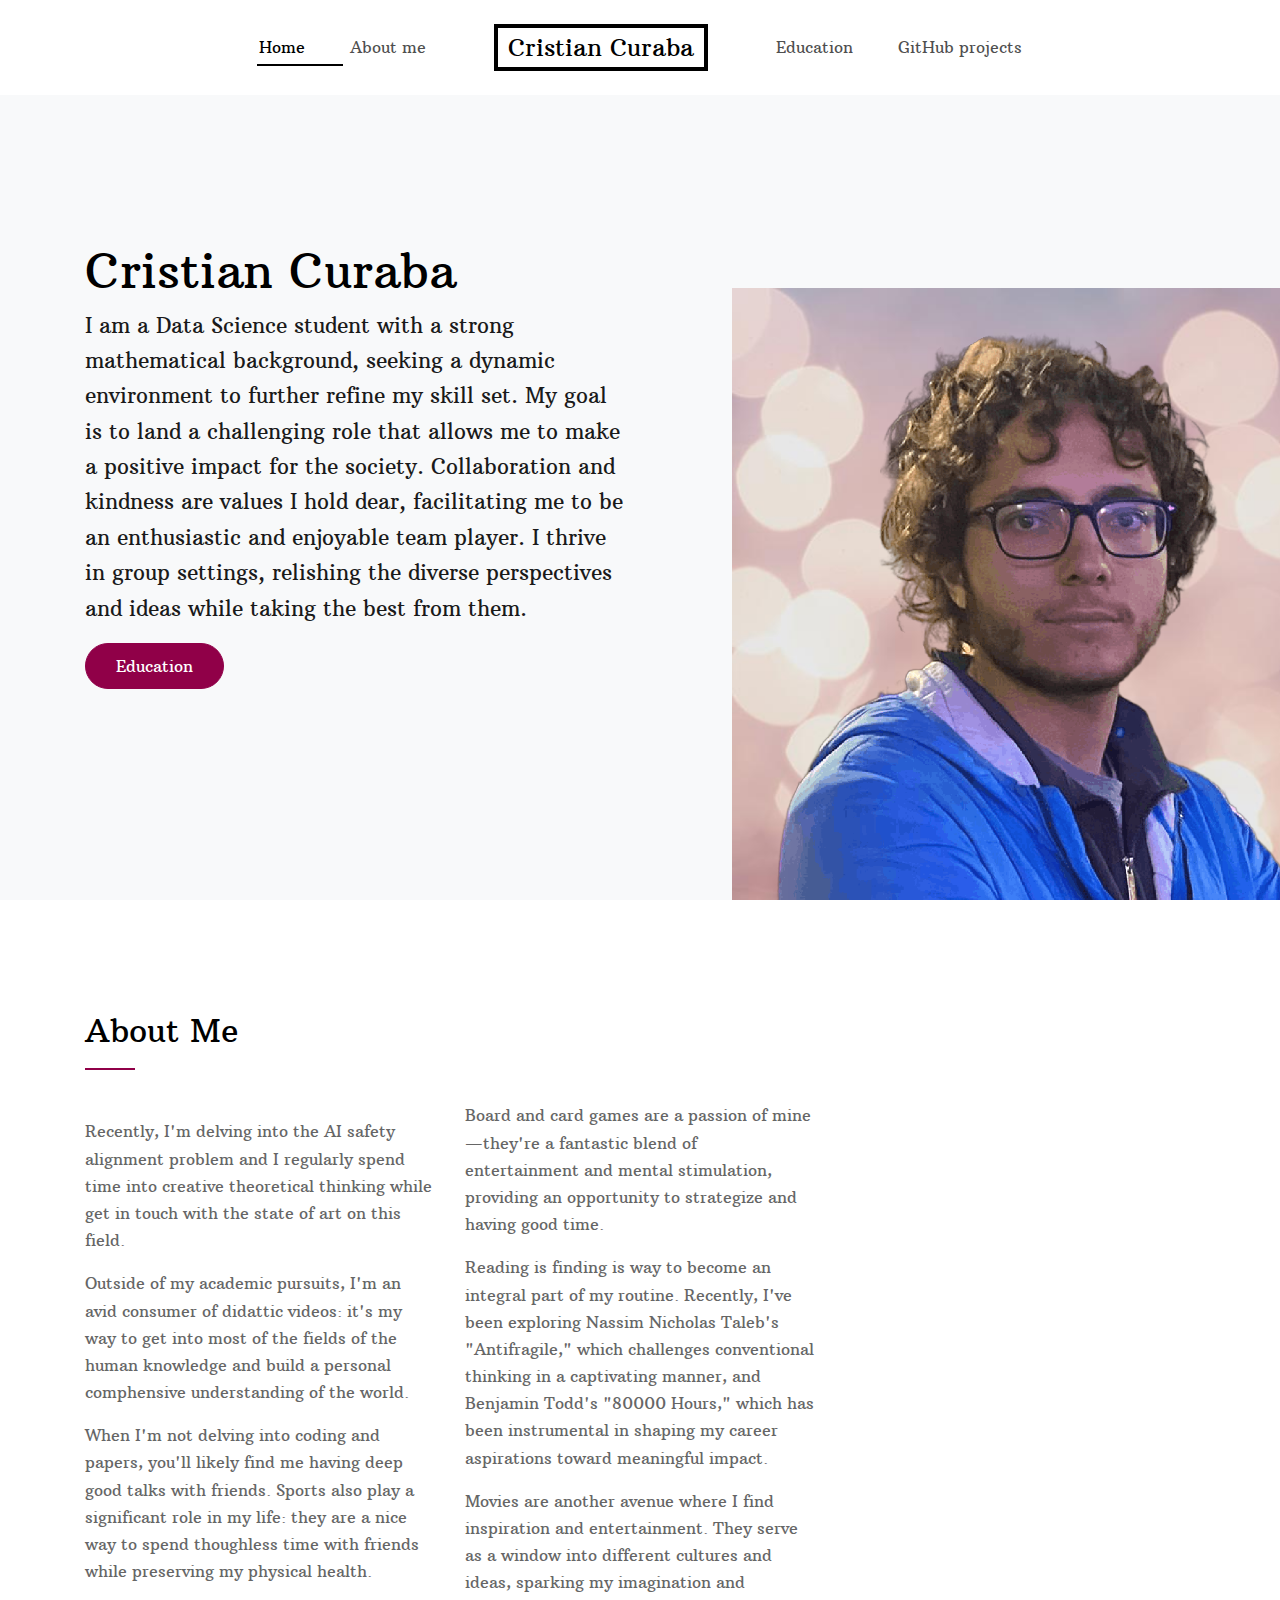
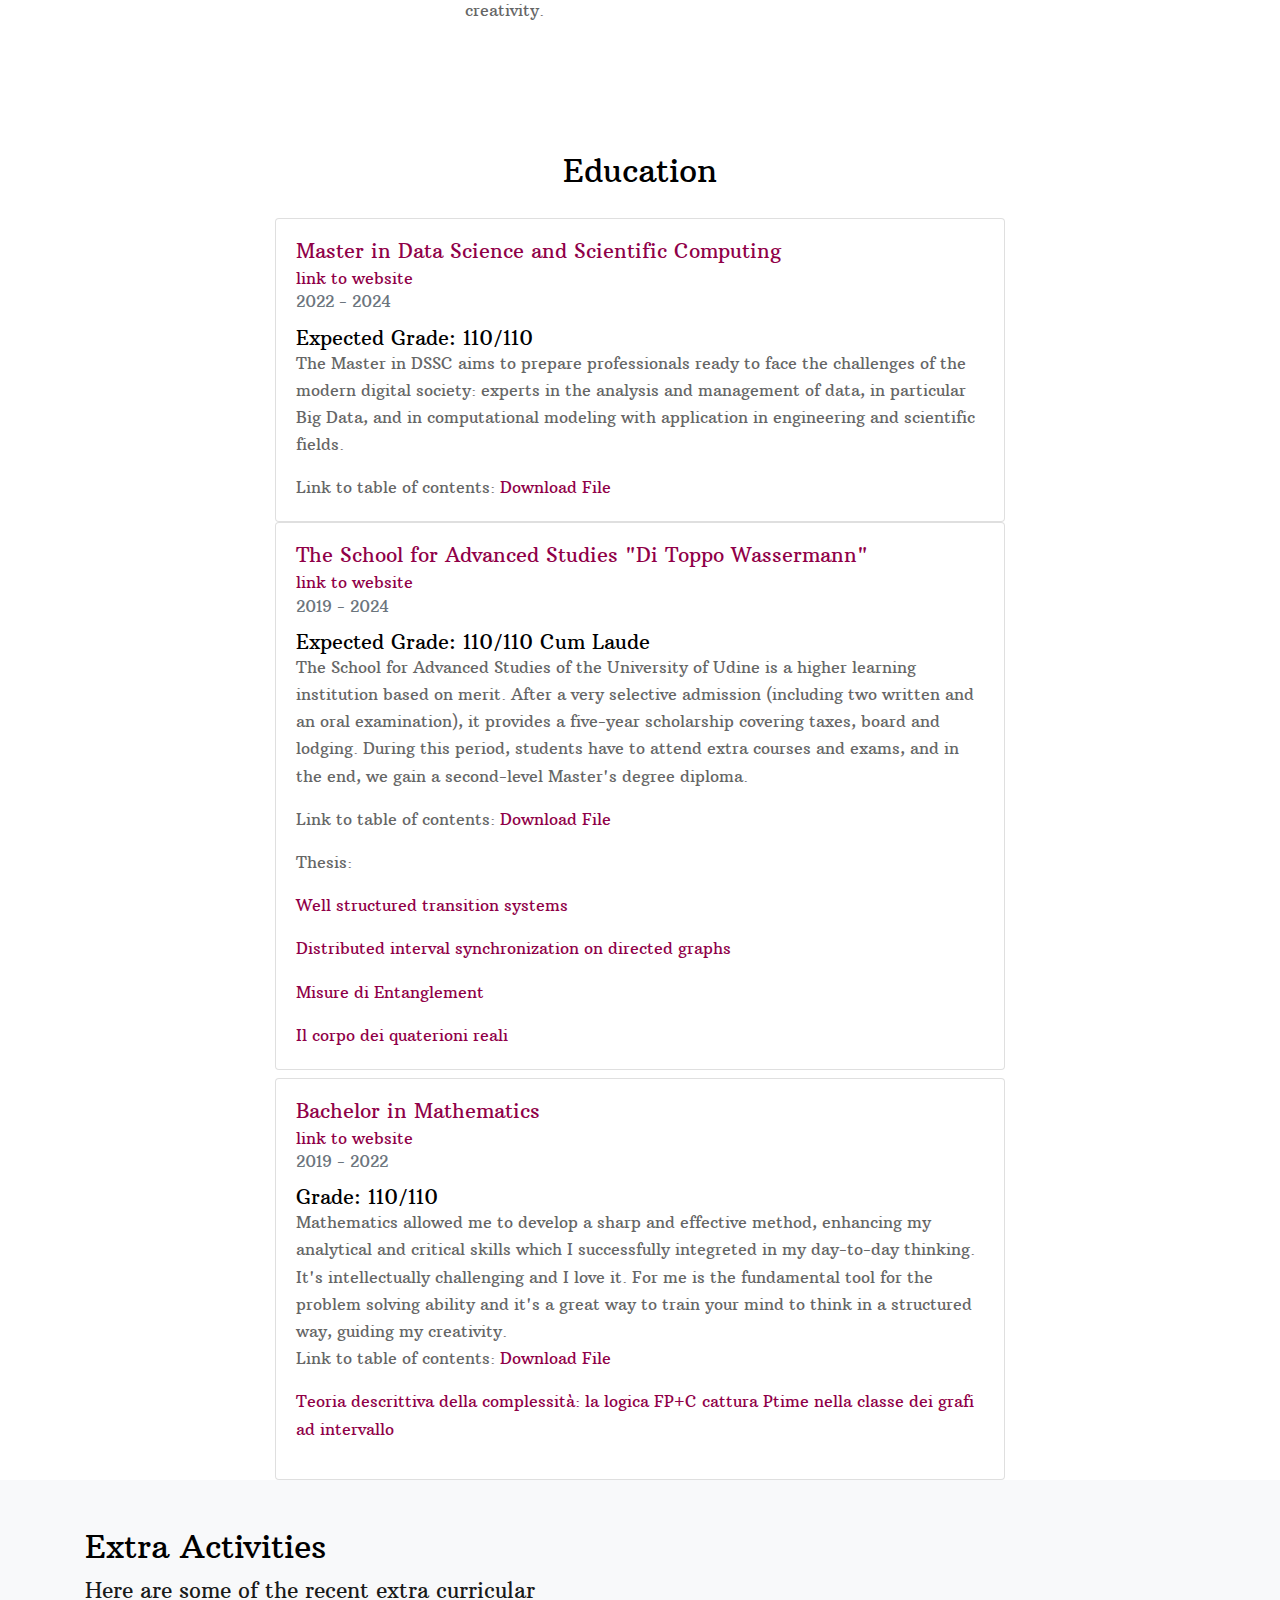
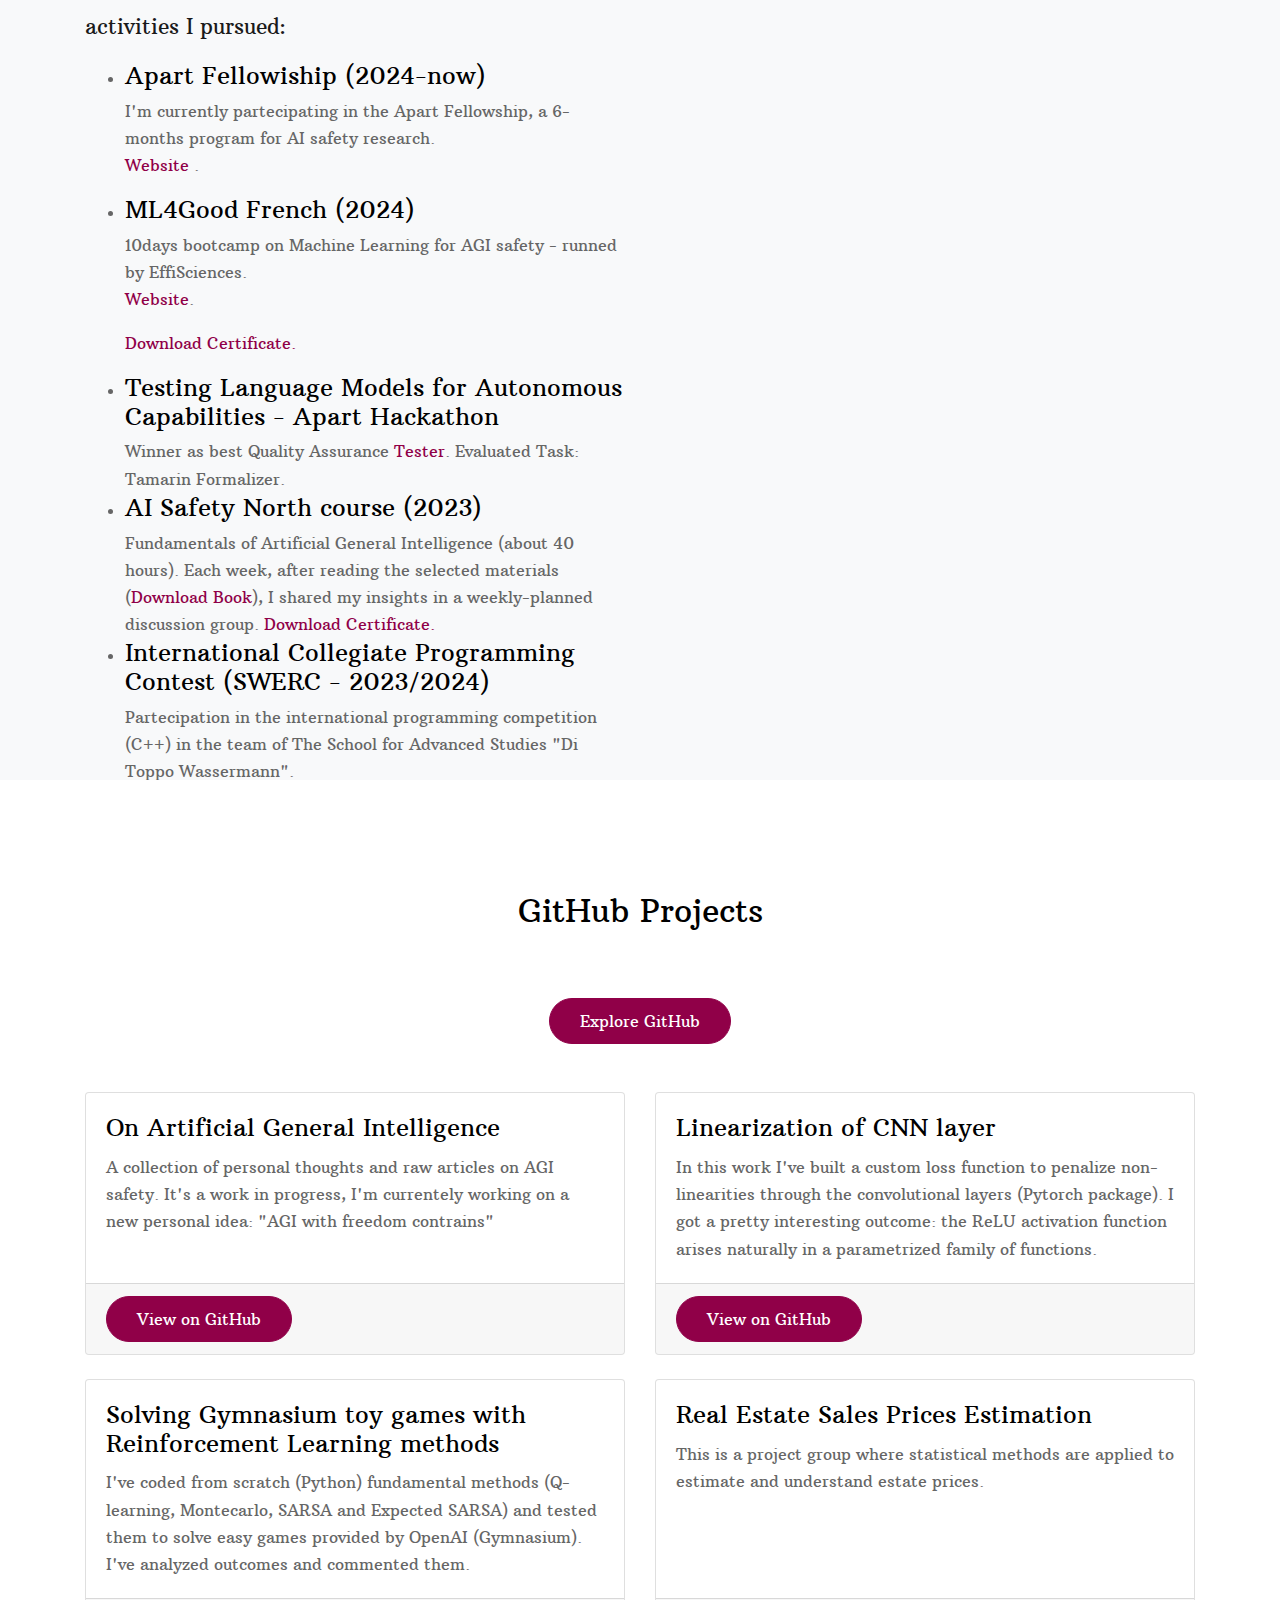
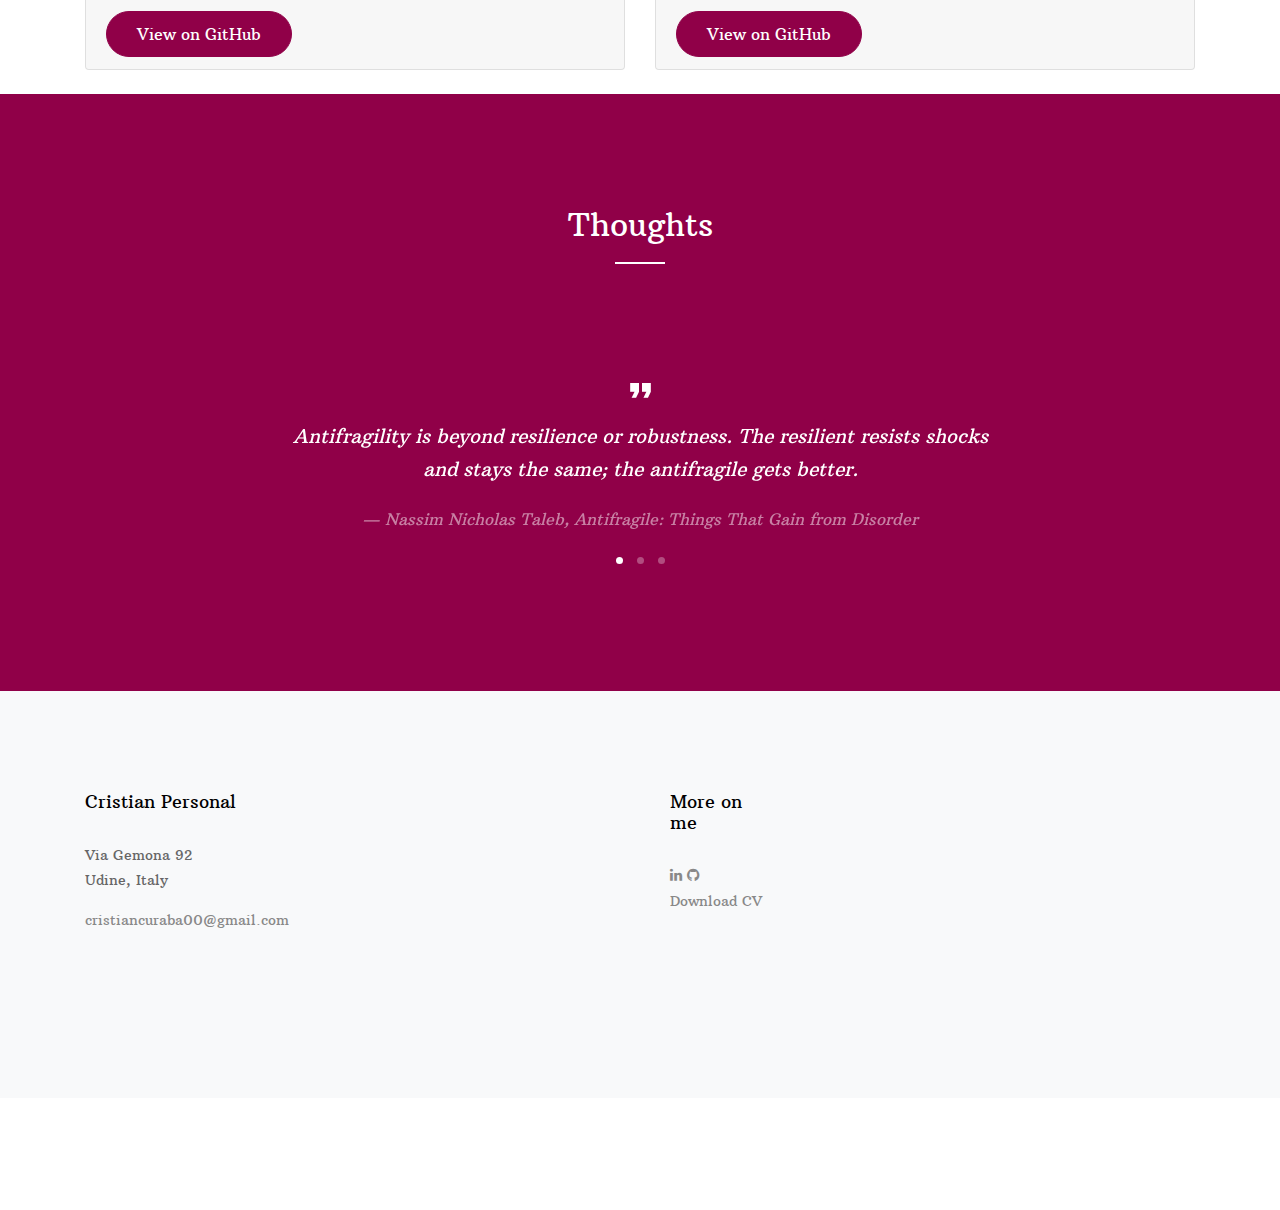
==== index.html @ 12998a73 "CV update, extra activities: ML4GOOD, Apart" ====
<!doctype html>
<html lang="en">

<head>
  <title>Cristian Curaba &mdash; </title>
  <meta charset="utf-8">
  <meta name="viewport" content="width=device-width, initial-scale=1, shrink-to-fit=no">

  <meta name="description" content="" />
  <meta name="keywords" content="" />
  <meta name="author" content="Cristian Curaba" />


  <link rel="shortcut icon" href="ftco-32x32.png">

  <link href="https://fonts.googleapis.com/css?family=Arbutus+Slab|Open+Sans:300,400,700" rel="stylesheet">
  <link rel="stylesheet" href="fonts/icomoon/style.css">

  <link rel="stylesheet" href="css/bootstrap.min.css">
  <link rel="stylesheet" href="css/jquery-ui.css">
  <link rel="stylesheet" href="css/owl.carousel.min.css">
  <link rel="stylesheet" href="css/owl.theme.default.min.css">
  <link rel="stylesheet" href="css/owl.theme.default.min.css">

  <link rel="stylesheet" href="css/jquery.fancybox.min.css">

  <link rel="stylesheet" href="css/bootstrap-datepicker.css">

  <link rel="stylesheet" href="fonts/flaticon/font/flaticon.css">

  <link rel="stylesheet" href="css/aos.css">

  <link rel="stylesheet" href="css/style.css">

</head>

<body data-spy="scroll" data-target=".site-navbar-target" data-offset="300">


  <!-- <div id="overlayer"></div>
  <div class="loader">
    <div class="spinner-border text-primary" role="status">
      <span class="sr-only">Loading...</span>
    </div>
  </div> -->

  <div class="site-wrap">

    <div class="site-mobile-menu site-navbar-target">
      <div class="site-mobile-menu-header">
        <div class="site-mobile-menu-close mt-3">
          <span class="icon-close2 js-menu-toggle"></span>
        </div>
      </div>
      <div class="site-mobile-menu-body"></div>
    </div>

    <header class="site-navbar py-4 js-sticky-header site-navbar-target" role="banner">

      <div class="container-fluid">
        <div class="row align-items-center justify-content-center">

          <div class="">
            <nav class="site-navigation position-relative text-right" role="navigation">
              <ul class="site-menu main-menu js-clone-nav mr-auto d-none d-lg-block">
                <li><a href="#home-section" class="nav-link">Home</a></li>
                <li><a href="#about-section" class="nav-link">About me</a></li>

                <!-- <li><a href="#services-section" class="nav-link">Services</a></li> -->
              </ul>
            </nav>
          </div>

          <div class=" text-center mx-5">
            <h1 class="m-0 site-logo"><a href="index.html">Cristian Curaba</a></h1>
          </div>

          <div class="text-left">

            <nav class="site-navigation position-relative" role="navigation">
              <ul class="site-menu main-menu js-clone-nav mr-auto d-none d-lg-block">

                <li><a href="#education-section" class="nav-link">Education</a></li>
                <li><a href="#portfolio-section" class="nav-link">GitHub projects</a></li>
                <!-- <li><a href="#contact-section" class="nav-link">Contact</a></li> -->
              </ul>
            </nav>


            <div class="d-inline-block d-lg-none" style="position: relative; top: 3px;"><a href="#"
                class="site-menu-toggle js-menu-toggle float-right"><span class="icon-menu h3"></span></a></div>

          </div>

        </div>
      </div>

    </header>



    <div class="site-blocks-cover overlay bg-light" id="home-section">

      <div class="container">
        <div class="row justify-content-center">

          <div class="col-md-12 mt-lg-5 text-left align-self-center text-intro">
            <div class="row">
              <div class="col-lg-6">
                <h1 class="text-black"> Cristian Curaba</h1>
                <p class="lead"> I am a Data Science student with a strong mathematical background, seeking a dynamic
                  environment to further refine my skill set.
                  My goal is to land a challenging role that allows me to make a positive impact for the society.
                  Collaboration and kindness are values I hold dear,
                  facilitating me to be an enthusiastic and enjoyable team player. I thrive in group settings, relishing
                  the diverse perspectives and ideas while taking the best from them.</p></a></p>
                <p><a href="#education-section" class="btn smoothscroll btn-primary">Education</a></p>

              </div>
            </div>
          </div>
          <img src="files/Cristian_face.png"  class="img-face"  data-aos="fade">
        </div>
      </div>
      
    </div>

    <div class="site-section" id="about-section">
      <div class="container">
        <div class="row ">
          <div class="col-12 mb-4 position-relative">
            <h2 class="section-title">About Me</h2>
          </div>
          <div class="col-lg-4 order-2 order-lg-1">
            <p class="lead">
            <p>Recently, I'm delving into the AI safety alignment problem and I regularly spend time into creative
              theoretical thinking while get in touch with the state of art on this field.</p>
            <p>Outside of my academic pursuits, I'm an avid consumer of didattic videos: it's my way to get into most of the
              fields of the human knowledge and build a personal comphensive understanding of the world.</p>
            <p>When I'm not delving into coding and papers, you'll likely find me having deep good talks with friends.
              Sports also play a significant role in my life: they are a nice way to spend thoughless time with friends
              while preserving my physical health.</p>

          </div>
          <div class="col-lg-4 order-3 order-lg-2">
            <p>Board and card games are a passion of mine—they're a fantastic blend of entertainment and mental
              stimulation, providing an opportunity to strategize and having good time.</p>
            <p>Reading is finding is way to become an integral part of my routine. Recently, I've been exploring Nassim
              Nicholas Taleb's "Antifragile," which challenges conventional thinking in a captivating
              manner, and Benjamin Todd's "80000 Hours," which has been instrumental in shaping my career aspirations
              toward meaningful impact.</p>
            <p>Movies are another avenue where I find inspiration and entertainment. They serve as a window into
              different cultures and ideas, sparking my imagination and creativity.</p>
          </div>

        </div>
      </div>
    </div>

    <section class="site-" id="education-section">
        <div class="col-12 position-relative">
          <h2 class="section-title text-center mb-6">Education</h2>
          
        </div>
        
      <div class="container">
        <div class="row">
          <div class="col-md-12 col-lg-8 offset-lg-2">
            <article class="education-item">
              <i class="education-icon fa fa-graduation-cap"></i>
              <div class="card">
                <div class="card-body">
                  <h5 class="card-title"> <a href="">
                        Master in Data Science and Scientific Computing
      </a> </h5>
      
                  <h6 class="card-subtitle"> <a href="https://dssc.units.it/ ">link to website</a> </h6>
                  <p class="card-text text-muted">2022 - 2024</p>
                  <h5 class="card-subtitle">Expected Grade: 110/110</h5>
                  <p class="card-text">
                    The Master in DSSC aims to prepare professionals ready to face the challenges of the modern digital society: 
                    experts in the analysis and management of data, in particular Big Data, and in computational modeling with application in engineering and scientific fields.
                    <p class="card-text">Link to table of contents: <a href="files/curaba_units.pdf" download>Download File</a></p>
                  </div>
              </div>
            </article>

            <article class="education-item">
              
              <i class="education-icon fa fa-graduation-cap"></i>
              <div class="card">
                <div class="card-body">
                  <h5 class="card-title"> <a href="">
                    The School for Advanced Studies "Di Toppo Wassermann"
                        </a> </h5>
                  <h6 class="card-subtitle"> <a href="https://superiore.uniud.it/en">link to website</a> </h6>
                  <p class="card-text text-muted">2019 - 2024</p>
                  <h5 class="card-subtitle">Expected Grade: 110/110 Cum Laude</h5>
                  <p class="card-text">
                    The School for Advanced Studies of the University of Udine is a higher learning institution based on merit. 
                    After a very selective admission (including two written and an oral examination), 
                    it provides a five-year scholarship covering taxes, board and lodging. 
                    During this period, students have to attend extra courses and exams, and in the end, we gain a second-level Master's degree diploma.</p>
                    <p class="card-text">Link to table of contents: <a href="files/Contents_Supe.pdf" download>Download File</a></p>
                    <p>Thesis:</p>
                    <p class="card-text"><a href="files/Well_structured_transition_systems.pdf" download>Well structured transition systems</a></p>
                    <p class="card-text"><a href="files/Distributed_interval_synchronization_on_directed_graphs.pdf" download>Distributed interval synchronization on directed graphs</a></p>
                    <p class="card-text"><a href="files/Misure_di_Entanglement.pdf" download>Misure di Entanglement</a></p>
                    <p class="card-text"><a href="files/Il_corpo_dei_quaternioni_reali.pdf" download>Il corpo dei quaterioni reali</a></p>

                  </div>
              </div>
            </article>

            <article class="education-item">
              <i class="education-icon fa fa-graduation-cap"></i>
              <h3 class="education-date"></h3>
              <div class="card">
                <div class="card-body">
                  <h5 class="card-title"> <a href="">
                        Bachelor in Mathematics</a> </h5>
                  <h6 class="card-subtitle"> <a href="https://www.uniud.it/en/education/offer/courses/scientific-area/mathematics-computer-sciences-multimedia-physics/bachelor-degree-courses-undergraduate-180-ects/mathematics/mathematics?set_language=en">link to website</a> </h6>
                  <p class="card-text text-muted">2019 - 2022</p>
                  <h5 class="card-subtitle">Grade: 110/110</h5> 
                  Mathematics allowed me to develop a sharp and effective method, enhancing my analytical and critical skills which I successfully integreted in my day-to-day thinking. It's intellectually challenging and I love it.
                  For me is the fundamental tool for the problem solving ability and it's a great way to train your mind to think in a structured way, guiding my creativity.
                  <p class="card-text">Link to table of contents: <a href="files/Uniud_exams.pdf" download>Download File</a></p>
                  <p class="card-text"><a href="files/Tesi_di_laurea_Triennale_Matematica_.pdf" download>Teoria descrittiva della complessità: la logica FP+C
                    cattura Ptime nella classe dei grafi ad intervallo</a></p>
                    
                  </p>
                </div>
              </div>
            </article>
            
            
            <!-- <article class="education-item">
              <i class="education-icon fa fa-graduation-cap"></i>
              <div class="card">
                <div class="card-body">
                  <h5 class="card-title"> <a href="">
                        Secondary School</a> </h5>
      
                  <h6 class="card-subtitle"> <a href="">link to website</a> </h6>
                  <p class="card-text text-muted">2014-</p>
                  <p class="card-text">
                    Lorem ipsum dolor sit amet, consectetur adipiscing elit. Nam quis risus id nulla eleifend eleifend. In ligula eros, hendrerit eu tristique sit amet, gravida ut mi. Integer eu nisl id augue aliquet condimentum sit amet nec turpis. Sed eget hendrerit lacus.
                    Donec erat lectus, varius sed risus id, bibendum cursus velit </p>
                  <p class="card-text">Link to <a href="https://github.com/eugene-robb" target="_blank">GitHub</a> and demo.</p>
                </div>
              </div>
            </article> -->
          </div>
        </div>
      </div>


    </section>
    <div class="site-blocks-cover overlay bg-light" id="home-section">
      <div class="container">
        <div class="row justify-content-center">
          <div class="col-md-12 mt-lg-5 text-left align-self-center text-intro">
            <div class="row">
              <div class="col-lg-6">
                <h2 class="text-black">Extra Activities</h2>
                <p class="lead">
                  Here are some of the recent extra curricular activities I pursued:
    
                  <ul>
                    <li>
                      <h4>Apart Fellowiship (2024-now)</h4>
                      I'm currently partecipating in the Apart Fellowship, a 6-months program for AI safety research.
                      <p><a href="https://www.apartresearch.com/lab"> Website </a>.</p>

                    </li>  
                    <li>
                      <h4>ML4Good French (2024)</h4>
                      10days bootcamp on Machine Learning for AGI safety - runned by EffiSciences. 
                      <p><a href="https://www.ml4good.org/courses/ml4good-france-june-2024"> Website</a>.</p>
                      <p><a href="files/Cristian_Curaba_ML4Good.png" download>Download Certificate.</a> 

                    </li>  
                    <li>
                      <h4>Testing Language Models for Autonomous Capabilities - Apart Hackathon</h4>
                      Winner as best Quality Assurance <a href="https://www.apartresearch.com/event/codered#schedule">Tester</a>. Evaluated Task: Tamarin Formalizer.

                    </li>  
                    <li>
                      <h4>AI Safety North course (2023)</h4> Fundamentals of Artificial General Intelligence (about 40 hours). Each week, after reading the selected materials (<a href="files/Textbook_ AISF Alignment Express .pdf" download>Download Book</a>), I shared my insights in a weekly-planned discussion group.
                      <a href="files/certificate_AISafety.pdf" download>Download Certificate.</a>
                    </li>  

                    <li> 
                      <h4>International Collegiate Programming Contest (SWERC - 2023/2024)</h4> Partecipation in the international programming competition (C++) in the team of The School for Advanced Studies "Di Toppo Wassermann".
                          <p>Classified 55/103. Link to <a href="https://swerc.eu/2023/results/" download> Website.</a></p>
                          <p><a href="files/Certificato_di_partecipazione_SWERC.pdf" download>Download Certificate.</a>
                    </li>

                    <li>
                      <h4>Sisifo association (2020-present)</h4> Actively partecipating in a non-profit association (mainly) for divulgation (<a href="https://www.sisifoassociazione.it/">Website link</a>). </li>
                  </ul>
                </p>
              </div>
            </div>
          </div>
        </div>
      </div>
    </div>
    



    <section class="site-section block__62272" id="portfolio-section">
      <div class="container">
        <div class="row mb-5">
          <div class="col-12 position-relative">
            <h2 class="section-title text-center mb-5">GitHub Projects</h2>
            <div class="col-12 position-relative text-center">
              <a href="https://github.com/your_username" class="btn btn-primary">Explore GitHub</a>
            </div>
          </div>
        </div>
    <div class="row">
        <!-- First Project -->
        <div class="col-lg-6 mb-4">
          <div class="card h-100">
            <div class="card-body">
              <h4 class="card-title">On Artificial General Intelligence
              </h4>
              <p class="card-text">A collection of personal thoughts and raw articles on AGI safety. It's a work in progress,
                         I'm currentely working on a new personal idea: "AGI with freedom contrains"</p>
            </div>
            <div class="card-footer">
              <a href="https://github.com/Cristian-Curaba/On-Artificial-General-Intelligence" class="btn btn-primary">View on GitHub</a>
            </div>
          </div>
        </div>
        
        <!-- Second Project -->
        <div class="col-lg-6 mb-4">
          <div class="card h-100">
            <div class="card-body">
              <h4 class="card-title">Linearization of CNN layer</h4>
              <p class="card-text">In this work I've built a custom loss function to penalize non-linearities through the convolutional layers (Pytorch package). I got a pretty interesting outcome: the ReLU activation function arises naturally in a parametrized family of functions. </p>
            </div>
            <div class="card-footer">
              <a href="https://github.com/Cristian-Curaba/Linearization-of-CNN-layer" class="btn btn-primary">View on GitHub</a>
            </div>
          </div>
        </div>

        <!-- Third Project -->
        <div class="col-lg-6 mb-4">
          <div class="card h-100">
            <div class="card-body">
              <h4 class="card-title"> Solving Gymnasium toy games with Reinforcement Learning methods </h4>
              <p class="card-text">  I've coded from scratch (Python) fundamental methods (Q-learning, Montecarlo, SARSA and Expected SARSA) and tested them to solve easy games provided by OpenAI (Gymnasium). I've analyzed outcomes and commented them.</p>
            </div>
            <div class="card-footer">
              <a href="https://github.com/Cristian-Curaba/Solving-Gymnasium-toy-games-with-Reinforcement-Learning-methods" class="btn btn-primary">View on GitHub</a>
            </div>
          </div>
        </div>
        
        <!-- Fourth Project -->
        <div class="col-lg-6 mb-4">
          <div class="card h-100">
            <div class="card-body">
              <h4 class="card-title">Real Estate Sales Prices Estimation
              </h4>
              <p class="card-text">This is a project group where statistical methods are applied to estimate and understand estate prices.</p>
            </div>
            <div class="card-footer">
              <a href="https://github.com/Cristian-Curaba/RealEstateSalesPricesEstimation" class="btn btn-primary">View on GitHub</a>
            </div>
          </div>
        </div>
      </div>
    </div>


    <section class="site-section bg-primary">
      <div class="container">
        <div class="row">
          <div class="col-12 mb-5 position-relative">
            <h2 class="section-title text-center mb-5 text-white">Thoughts</h2>
          </div>
        </div>
        <div class="owl-carousel slide-one-item">
          <div class="slide">
            <blockquote>
              <p>
                Antifragility is beyond resilience or robustness. The resilient resists shocks and stays the same; the antifragile gets better.
              </p>
              <p><cite>&mdash; Nassim Nicholas Taleb, Antifragile: Things That Gain from Disorder</cite></p>
            </blockquote>
          </div>
          <div class="slide">
            <blockquote>
              <p> Set your heart on doing good. Do it over and over again and you will be filled with joy.</p>
              <p><cite>&mdash; Buddha </cite></p>
            </blockquote>
          </div>
          <div class="slide">
            <blockquote>
              <p>
                When an inner situation is not made conscious, it appears outside as fate.
              </p>
              <p><cite>&mdash; Carl Jung </cite></p>
            </blockquote>
          </div>
        </div>
      </div>
    </section>

    <!-- <section class="site-section">
      <div class="container">
        <div class="row">
          <div class="col-12 mb-5 position-relative">
            <h2 class="section-title text-center">Clients</h2>
          </div>
          <div class="col-6 col-sm-6 col-md-4 col-lg-4 text-center">
            <img src="images/logo_1.jpg" alt="Free Website Template by Free-Template.co" class="img-fluid">
          </div>
          <div class="col-6 col-sm-6 col-md-4 col-lg-4 text-center">
            <img src="images/logo_2.jpg" alt="Free Website Template by Free-Template.co" class="img-fluid">
          </div>
          <div class="col-6 col-sm-6 col-md-4 col-lg-4 text-center">
            <img src="images/logo_3.jpg" alt="Free Website Template by Free-Template.co" class="img-fluid">
          </div>
          <div class="col-6 col-sm-6 col-md-4 col-lg-4 text-center">
            <img src="images/logo_4.jpg" alt="Free Website Template by Free-Template.co" class="img-fluid">
          </div>


          <div class="col-6 col-sm-6 col-md-4 col-lg-4 text-center">
            <img src="images/logo_5.jpg" alt="Free Website Template by Free-Template.co" class="img-fluid">
          </div>
          <div class="col-6 col-sm-6 col-md-4 col-lg-4 text-center">
            <img src="images/logo_6.jpg" alt="Free Website Template by Free-Template.co" class="img-fluid">
          </div>
        </div>
      </div>
    </section> -->

    <!-- <section class="site-section bg-light" id="blog-section">
      <div class="container">
        <div class="row">

          <div class="col-12 mb-5 position-relative">
            <h2 class="section-title text-center mb-5">Read My Post On Medium</h2>
          </div>

          <div class="col-md-6 mb-5 mb-lg-0 col-lg-4">
            <div class="blog_entry">
              <a href="#"><img src="images/blog_1.jpg" alt="Free Website Template by Free-Template.co"
                  class="img-fluid"></a>
              <div class="p-4 bg-white">
                <h3><a href="#">Where To Learn HTML &amp; CSS In 2019</a></h3>
                <span class="date">April 25, 2019</span>
                <p>A small river named Duden flows by their place and supplies it with the necessary regelialia.</p>
                <p class="more"><a href="#">Read More</a></p>
              </div>
            </div>
          </div>

          <div class="col-md-6 mb-5 mb-lg-0 col-lg-4">
            <div class="blog_entry">
              <a href="#"><img src="images/blog_2.jpg" alt="Free Website Template by Free-Template.co"
                  class="img-fluid"></a>
              <div class="p-4 bg-white">
                <h3><a href="#">Where To Learn HTML &amp; CSS In 2019</a></h3>
                <span class="date">April 25, 2019</span>
                <p>A small river named Duden flows by their place and supplies it with the necessary regelialia.</p>
                <p class="more"><a href="#">Read More</a></p>
              </div>
            </div>
          </div>

          <div class="col-md-6 mb-5 mb-lg-0 col-lg-4">
            <div class="blog_entry">
              <a href="#"><img src="images/blog_3.jpg" alt="Free Website Template by Free-Template.co"
                  class="img-fluid"></a>
              <div class="p-4 bg-white">
                <h3><a href="#">Where To Learn HTML &amp; CSS In 2019</a></h3>
                <span class="date">April 25, 2019</span>
                <p>A small river named Duden flows by their place and supplies it with the necessary regelialia.</p>
                <p class="more"><a href="#">Read More</a></p>
              </div>
            </div>
          </div>
        </div>
      </div>
    </section>
 -->
<!-- 
    <section class="site-section" id="contact-section">
      <div class="container">
        <div class="row">
          <div class="col-12 mb-5 position-relative">
            <h2 class="section-title text-center mb-5">Contact Form</h2>
          </div>
        </div>
        <form action="#" class="form">
          <div class="row mb-4">
            <div class="form-group col-6">
              <input type="text" class="form-control" placeholder="First name">
            </div>
            <div class="form-group col-6">
              <input type="text" class="form-control" placeholder="Full name">
            </div>
          </div>

          <div class="row mb-4">
            <div class="form-group col-12">
              <input type="email" class="form-control" placeholder="Email address">
            </div>
          </div>

          <div class="row mb-4">
            <div class="form-group col-12">
              <input type="text" class="form-control" placeholder="Subject of the message">
            </div>
          </div>

          <div class="row mb-4">
            <div class="form-group col-12">
              <textarea name="" id="" cols="30" rows="10" class="form-control"
                placeholder="Type your message here.."></textarea>
            </div>
          </div>

          <div class="row">
            <div class="col-md-6">
              <input type="submit" class="btn btn-primary" value="Send Message">
            </div>
          </div>

        </form>
      </div>
    </section>
 -->
    <footer class="site-section bg-light footer">
      <div class="container">
        <div class="row mb-5">
          <div class="col-md-6"> <!-- Left Section -->
            <div class="row">
              <div class="col-md-6">
                <h3 class="footer-title">Cristian Personal</h3>
                <p><span class="d-inline-block d-md-block">Via Gemona 92</span> Udine, Italy</p>
                <p><span class="d-inline-block d-md-block"><a href="mailto:cristiancuraba00@gmail.com" class="link">cristiancuraba00@gmail.com</a></span></p>
              </div>
            </div>
          </div>
    
          <div class="col-md-6"> <!-- Right Section -->
            <div class="row">
              <div class="col-md-6">
                <div class="col-md-6">
                  <h3 class="footer-title">More on me</h3>
                  <a href="https://www.linkedin.com/in/Cristian-Curaba/" class="social-circle"><span class="icon-linkedin"></span></a>
                  <a href="https://github.com/Cristian-Curaba" class="social-circle"><span class="icon-github"></span></a>
                  <a href="files/CV.pdf" class="social-circle"> <p>Download CV</p></a>
                </div>
            </div>
          </div>
        </div>
      </div>
    </footer>
    

  </div> <!-- .site-wrap -->

  <script src="js/jquery-3.3.1.min.js"></script>
  <script src="js/jquery-ui.js"></script>
  <script src="js/popper.min.js"></script>
  <script src="js/bootstrap.min.js"></script>
  <script src="js/owl.carousel.min.js"></script>
  <script src="js/jquery.easing.1.3.js"></script>
  <script src="js/aos.js"></script>
  <script src="js/jquery.fancybox.min.js"></script>
  <script src="js/jquery.sticky.js"></script>
  <script src="js/isotope.pkgd.min.js"></script>
  <script src="js/main.js"></script>


</body>

</html>
---- fonts/icomoon/style.css ----
@font-face {
  font-family: 'icomoon';
  src:  url('fonts/icomoon.eot?10si43');
  src:  url('fonts/icomoon.eot?10si43#iefix') format('embedded-opentype'),
    url('fonts/icomoon.ttf?10si43') format('truetype'),
    url('fonts/icomoon.woff?10si43') format('woff'),
    url('fonts/icomoon.svg?10si43#icomoon') format('svg');
  font-weight: normal;
  font-style: normal;
}

[class^="icon-"], [class*=" icon-"] {
  /* use !important to prevent issues with browser extensions that change fonts */
  font-family: 'icomoon' !important;
  speak: none;
  font-style: normal;
  font-weight: normal;
  font-variant: normal;
  text-transform: none;
  line-height: 1;

  /* Better Font Rendering =========== */
  -webkit-font-smoothing: antialiased;
  -moz-osx-font-smoothing: grayscale;
}

.icon-asterisk:before {
  content: "\f069";
}
.icon-plus:before {
  content: "\f067";
}
.icon-question:before {
  content: "\f128";
}
.icon-minus:before {
  content: "\f068";
}
.icon-glass:before {
  content: "\f000";
}
.icon-music:before {
  content: "\f001";
}
.icon-search:before {
  content: "\f002";
}
.icon-envelope-o:before {
  content: "\f003";
}
.icon-heart:before {
  content: "\f004";
}
.icon-star:before {
  content: "\f005";
}
.icon-star-o:before {
  content: "\f006";
}
.icon-user:before {
  content: "\f007";
}
.icon-film:before {
  content: "\f008";
}
.icon-th-large:before {
  content: "\f009";
}
.icon-th:before {
  content: "\f00a";
}
.icon-th-list:before {
  content: "\f00b";
}
.icon-check:before {
  content: "\f00c";
}
.icon-close:before {
  content: "\f00d";
}
.icon-remove:before {
  content: "\f00d";
}
.icon-times:before {
  content: "\f00d";
}
.icon-search-plus:before {
  content: "\f00e";
}
.icon-search-minus:before {
  content: "\f010";
}
.icon-power-off:before {
  content: "\f011";
}
.icon-signal:before {
  content: "\f012";
}
.icon-cog:before {
  content: "\f013";
}
.icon-gear:before {
  content: "\f013";
}
.icon-trash-o:before {
  content: "\f014";
}
.icon-home:before {
  content: "\f015";
}
.icon-file-o:before {
  content: "\f016";
}
.icon-clock-o:before {
  content: "\f017";
}
.icon-road:before {
  content: "\f018";
}
.icon-download:before {
  content: "\f019";
}
.icon-arrow-circle-o-down:before {
  content: "\f01a";
}
.icon-arrow-circle-o-up:before {
  content: "\f01b";
}
.icon-inbox:before {
  content: "\f01c";
}
.icon-play-circle-o:before {
  content: "\f01d";
}
.icon-repeat:before {
  content: "\f01e";
}
.icon-rotate-right:before {
  content: "\f01e";
}
.icon-refresh:before {
  content: "\f021";
}
.icon-list-alt:before {
  content: "\f022";
}
.icon-lock:before {
  content: "\f023";
}
.icon-flag:before {
  content: "\f024";
}
.icon-headphones:before {
  content: "\f025";
}
.icon-volume-off:before {
  content: "\f026";
}
.icon-volume-down:before {
  content: "\f027";
}
.icon-volume-up:before {
  content: "\f028";
}
.icon-qrcode:before {
  content: "\f029";
}
.icon-barcode:before {
  content: "\f02a";
}
.icon-tag:before {
  content: "\f02b";
}
.icon-tags:before {
  content: "\f02c";
}
.icon-book:before {
  content: "\f02d";
}
.icon-bookmark:before {
  content: "\f02e";
}
.icon-print:before {
  content: "\f02f";
}
.icon-camera:before {
  content: "\f030";
}
.icon-font:before {
  content: "\f031";
}
.icon-bold:before {
  content: "\f032";
}
.icon-italic:before {
  content: "\f033";
}
.icon-text-height:before {
  content: "\f034";
}
.icon-text-width:before {
  content: "\f035";
}
.icon-align-left:before {
  content: "\f036";
}
.icon-align-center:before {
  content: "\f037";
}
.icon-align-right:before {
  content: "\f038";
}
.icon-align-justify:before {
  content: "\f039";
}
.icon-list:before {
  content: "\f03a";
}
.icon-dedent:before {
  content: "\f03b";
}
.icon-outdent:before {
  content: "\f03b";
}
.icon-indent:before {
  content: "\f03c";
}
.icon-video-camera:before {
  content: "\f03d";
}
.icon-image:before {
  content: "\f03e";
}
.icon-photo:before {
  content: "\f03e";
}
.icon-picture-o:before {
  content: "\f03e";
}
.icon-pencil:before {
  content: "\f040";
}
.icon-map-marker:before {
  content: "\f041";
}
.icon-adjust:before {
  content: "\f042";
}
.icon-tint:before {
  content: "\f043";
}
.icon-edit:before {
  content: "\f044";
}
.icon-pencil-square-o:before {
  content: "\f044";
}
.icon-share-square-o:before {
  content: "\f045";
}
.icon-check-square-o:before {
  content: "\f046";
}
.icon-arrows:before {
  content: "\f047";
}
.icon-step-backward:before {
  content: "\f048";
}
.icon-fast-backward:before {
  content: "\f049";
}
.icon-backward:before {
  content: "\f04a";
}
.icon-play:before {
  content: "\f04b";
}
.icon-pause:before {
  content: "\f04c";
}
.icon-stop:before {
  content: "\f04d";
}
.icon-forward:before {
  content: "\f04e";
}
.icon-fast-forward:before {
  content: "\f050";
}
.icon-step-forward:before {
  content: "\f051";
}
.icon-eject:before {
  content: "\f052";
}
.icon-chevron-left:before {
  content: "\f053";
}
.icon-chevron-right:before {
  content: "\f054";
}
.icon-plus-circle:before {
  content: "\f055";
}
.icon-minus-circle:before {
  content: "\f056";
}
.icon-times-circle:before {
  content: "\f057";
}
.icon-check-circle:before {
  content: "\f058";
}
.icon-question-circle:before {
  content: "\f059";
}
.icon-info-circle:before {
  content: "\f05a";
}
.icon-crosshairs:before {
  content: "\f05b";
}
.icon-times-circle-o:before {
  content: "\f05c";
}
.icon-check-circle-o:before {
  content: "\f05d";
}
.icon-ban:before {
  content: "\f05e";
}
.icon-arrow-left:before {
  content: "\f060";
}
.icon-arrow-right:before {
  content: "\f061";
}
.icon-arrow-up:before {
  content: "\f062";
}
.icon-arrow-down:before {
  content: "\f063";
}
.icon-mail-forward:before {
  content: "\f064";
}
.icon-share:before {
  content: "\f064";
}
.icon-expand:before {
  content: "\f065";
}
.icon-compress:before {
  content: "\f066";
}
.icon-exclamation-circle:before {
  content: "\f06a";
}
.icon-gift:before {
  content: "\f06b";
}
.icon-leaf:before {
  content: "\f06c";
}
.icon-fire:before {
  content: "\f06d";
}
.icon-eye:before {
  content: "\f06e";
}
.icon-eye-slash:before {
  content: "\f070";
}
.icon-exclamation-triangle:before {
  content: "\f071";
}
.icon-warning:before {
  content: "\f071";
}
.icon-plane:before {
  content: "\f072";
}
.icon-calendar:before {
  content: "\f073";
}
.icon-random:before {
  content: "\f074";
}
.icon-comment:before {
  content: "\f075";
}
.icon-magnet:before {
  content: "\f076";
}
.icon-chevron-up:before {
  content: "\f077";
}
.icon-chevron-down:before {
  content: "\f078";
}
.icon-retweet:before {
  content: "\f079";
}
.icon-shopping-cart:before {
  content: "\f07a";
}
.icon-folder:before {
  content: "\f07b";
}
.icon-folder-open:before {
  content: "\f07c";
}
.icon-arrows-v:before {
  content: "\f07d";
}
.icon-arrows-h:before {
  content: "\f07e";
}
.icon-bar-chart:before {
  content: "\f080";
}
.icon-bar-chart-o:before {
  content: "\f080";
}
.icon-twitter-square:before {
  content: "\f081";
}
.icon-facebook-square:before {
  content: "\f082";
}
.icon-camera-retro:before {
  content: "\f083";
}
.icon-key:before {
  content: "\f084";
}
.icon-cogs:before {
  content: "\f085";
}
.icon-gears:before {
  content: "\f085";
}
.icon-comments:before {
  content: "\f086";
}
.icon-thumbs-o-up:before {
  content: "\f087";
}
.icon-thumbs-o-down:before {
  content: "\f088";
}
.icon-star-half:before {
  content: "\f089";
}
.icon-heart-o:before {
  content: "\f08a";
}
.icon-sign-out:before {
  content: "\f08b";
}
.icon-linkedin-square:before {
  content: "\f08c";
}
.icon-thumb-tack:before {
  content: "\f08d";
}
.icon-external-link:before {
  content: "\f08e";
}
.icon-sign-in:before {
  content: "\f090";
}
.icon-trophy:before {
  content: "\f091";
}
.icon-github-square:before {
  content: "\f092";
}
.icon-upload:before {
  content: "\f093";
}
.icon-lemon-o:before {
  content: "\f094";
}
.icon-phone:before {
  content: "\f095";
}
.icon-square-o:before {
  content: "\f096";
}
.icon-bookmark-o:before {
  content: "\f097";
}
.icon-phone-square:before {
  content: "\f098";
}
.icon-twitter:before {
  content: "\f099";
}
.icon-facebook:before {
  content: "\f09a";
}
.icon-facebook-f:before {
  content: "\f09a";
}
.icon-github:before {
  content: "\f09b";
}
.icon-unlock:before {
  content: "\f09c";
}
.icon-credit-card:before {
  content: "\f09d";
}
.icon-feed:before {
  content: "\f09e";
}
.icon-rss:before {
  content: "\f09e";
}
.icon-hdd-o:before {
  content: "\f0a0";
}
.icon-bullhorn:before {
  content: "\f0a1";
}
.icon-bell-o:before {
  content: "\f0a2";
}
.icon-certificate:before {
  content: "\f0a3";
}
.icon-hand-o-right:before {
  content: "\f0a4";
}
.icon-hand-o-left:before {
  content: "\f0a5";
}
.icon-hand-o-up:before {
  content: "\f0a6";
}
.icon-hand-o-down:before {
  content: "\f0a7";
}
.icon-arrow-circle-left:before {
  content: "\f0a8";
}
.icon-arrow-circle-right:before {
  content: "\f0a9";
}
.icon-arrow-circle-up:before {
  content: "\f0aa";
}
.icon-arrow-circle-down:before {
  content: "\f0ab";
}
.icon-globe:before {
  content: "\f0ac";
}
.icon-wrench:before {
  content: "\f0ad";
}
.icon-tasks:before {
  content: "\f0ae";
}
.icon-filter:before {
  content: "\f0b0";
}
.icon-briefcase:before {
  content: "\f0b1";
}
.icon-arrows-alt:before {
  content: "\f0b2";
}
.icon-group:before {
  content: "\f0c0";
}
.icon-users:before {
  content: "\f0c0";
}
.icon-chain:before {
  content: "\f0c1";
}
.icon-link:before {
  content: "\f0c1";
}
.icon-cloud:before {
  content: "\f0c2";
}
.icon-flask:before {
  content: "\f0c3";
}
.icon-cut:before {
  content: "\f0c4";
}
.icon-scissors:before {
  content: "\f0c4";
}
.icon-copy:before {
  content: "\f0c5";
}
.icon-files-o:before {
  content: "\f0c5";
}
.icon-paperclip:before {
  content: "\f0c6";
}
.icon-floppy-o:before {
  content: "\f0c7";
}
.icon-save:before {
  content: "\f0c7";
}
.icon-square:before {
  content: "\f0c8";
}
.icon-bars:before {
  content: "\f0c9";
}
.icon-navicon:before {
  content: "\f0c9";
}
.icon-reorder:before {
  content: "\f0c9";
}
.icon-list-ul:before {
  content: "\f0ca";
}
.icon-list-ol:before {
  content: "\f0cb";
}
.icon-strikethrough:before {
  content: "\f0cc";
}
.icon-underline:before {
  content: "\f0cd";
}
.icon-table:before {
  content: "\f0ce";
}
.icon-magic:before {
  content: "\f0d0";
}
.icon-truck:before {
  content: "\f0d1";
}
.icon-pinterest:before {
  content: "\f0d2";
}
.icon-pinterest-square:before {
  content: "\f0d3";
}
.icon-google-plus-square:before {
  content: "\f0d4";
}
.icon-google-plus:before {
  content: "\f0d5";
}
.icon-money:before {
  content: "\f0d6";
}
.icon-caret-down:before {
  content: "\f0d7";
}
.icon-caret-up:before {
  content: "\f0d8";
}
.icon-caret-left:before {
  content: "\f0d9";
}
.icon-caret-right:before {
  content: "\f0da";
}
.icon-columns:before {
  content: "\f0db";
}
.icon-sort:before {
  content: "\f0dc";
}
.icon-unsorted:before {
  content: "\f0dc";
}
.icon-sort-desc:before {
  content: "\f0dd";
}
.icon-sort-down:before {
  content: "\f0dd";
}
.icon-sort-asc:before {
  content: "\f0de";
}
.icon-sort-up:before {
  content: "\f0de";
}
.icon-envelope:before {
  content: "\f0e0";
}
.icon-linkedin:before {
  content: "\f0e1";
}
.icon-rotate-left:before {
  content: "\f0e2";
}
.icon-undo:before {
  content: "\f0e2";
}
.icon-gavel:before {
  content: "\f0e3";
}
.icon-legal:before {
  content: "\f0e3";
}
.icon-dashboard:before {
  content: "\f0e4";
}
.icon-tachometer:before {
  content: "\f0e4";
}
.icon-comment-o:before {
  content: "\f0e5";
}
.icon-comments-o:before {
  content: "\f0e6";
}
.icon-bolt:before {
  content: "\f0e7";
}
.icon-flash:before {
  content: "\f0e7";
}
.icon-sitemap:before {
  content: "\f0e8";
}
.icon-umbrella:before {
  content: "\f0e9";
}
.icon-clipboard:before {
  content: "\f0ea";
}
.icon-paste:before {
  content: "\f0ea";
}
.icon-lightbulb-o:before {
  content: "\f0eb";
}
.icon-exchange:before {
  content: "\f0ec";
}
.icon-cloud-download:before {
  content: "\f0ed";
}
.icon-cloud-upload:before {
  content: "\f0ee";
}
.icon-user-md:before {
  content: "\f0f0";
}
.icon-stethoscope:before {
  content: "\f0f1";
}
.icon-suitcase:before {
  content: "\f0f2";
}
.icon-bell:before {
  content: "\f0f3";
}
.icon-coffee:before {
  content: "\f0f4";
}
.icon-cutlery:before {
  content: "\f0f5";
}
.icon-file-text-o:before {
  content: "\f0f6";
}
.icon-building-o:before {
  content: "\f0f7";
}
.icon-hospital-o:before {
  content: "\f0f8";
}
.icon-ambulance:before {
  content: "\f0f9";
}
.icon-medkit:before {
  content: "\f0fa";
}
.icon-fighter-jet:before {
  content: "\f0fb";
}
.icon-beer:before {
  content: "\f0fc";
}
.icon-h-square:before {
  content: "\f0fd";
}
.icon-plus-square:before {
  content: "\f0fe";
}
.icon-angle-double-left:before {
  content: "\f100";
}
.icon-angle-double-right:before {
  content: "\f101";
}
.icon-angle-double-up:before {
  content: "\f102";
}
.icon-angle-double-down:before {
  content: "\f103";
}
.icon-angle-left:before {
  content: "\f104";
}
.icon-angle-right:before {
  content: "\f105";
}
.icon-angle-up:before {
  content: "\f106";
}
.icon-angle-down:before {
  content: "\f107";
}
.icon-desktop:before {
  content: "\f108";
}
.icon-laptop:before {
  content: "\f109";
}
.icon-tablet:before {
  content: "\f10a";
}
.icon-mobile:before {
  content: "\f10b";
}
.icon-mobile-phone:before {
  content: "\f10b";
}
.icon-circle-o:before {
  content: "\f10c";
}
.icon-quote-left:before {
  content: "\f10d";
}
.icon-quote-right:before {
  content: "\f10e";
}
.icon-spinner:before {
  content: "\f110";
}
.icon-circle:before {
  content: "\f111";
}
.icon-mail-reply:before {
  content: "\f112";
}
.icon-reply:before {
  content: "\f112";
}
.icon-github-alt:before {
  content: "\f113";
}
.icon-folder-o:before {
  content: "\f114";
}
.icon-folder-open-o:before {
  content: "\f115";
}
.icon-smile-o:before {
  content: "\f118";
}
.icon-frown-o:before {
  content: "\f119";
}
.icon-meh-o:before {
  content: "\f11a";
}
.icon-gamepad:before {
  content: "\f11b";
}
.icon-keyboard-o:before {
  content: "\f11c";
}
.icon-flag-o:before {
  content: "\f11d";
}
.icon-flag-checkered:before {
  content: "\f11e";
}
.icon-terminal:before {
  content: "\f120";
}
.icon-code:before {
  content: "\f121";
}
.icon-mail-reply-all:before {
  content: "\f122";
}
.icon-reply-all:before {
  content: "\f122";
}
.icon-star-half-empty:before {
  content: "\f123";
}
.icon-star-half-full:before {
  content: "\f123";
}
.icon-star-half-o:before {
  content: "\f123";
}
.icon-location-arrow:before {
  content: "\f124";
}
.icon-crop:before {
  content: "\f125";
}
.icon-code-fork:before {
  content: "\f126";
}
.icon-chain-broken:before {
  content: "\f127";
}
.icon-unlink:before {
  content: "\f127";
}
.icon-info:before {
  content: "\f129";
}
.icon-exclamation:before {
  content: "\f12a";
}
.icon-superscript:before {
  content: "\f12b";
}
.icon-subscript:before {
  content: "\f12c";
}
.icon-eraser:before {
  content: "\f12d";
}
.icon-puzzle-piece:before {
  content: "\f12e";
}
.icon-microphone:before {
  content: "\f130";
}
.icon-microphone-slash:before {
  content: "\f131";
}
.icon-shield:before {
  content: "\f132";
}
.icon-calendar-o:before {
  content: "\f133";
}
.icon-fire-extinguisher:before {
  content: "\f134";
}
.icon-rocket:before {
  content: "\f135";
}
.icon-maxcdn:before {
  content: "\f136";
}
.icon-chevron-circle-left:before {
  content: "\f137";
}
.icon-chevron-circle-right:before {
  content: "\f138";
}
.icon-chevron-circle-up:before {
  content: "\f139";
}
.icon-chevron-circle-down:before {
  content: "\f13a";
}
.icon-html5:before {
  content: "\f13b";
}
.icon-css3:before {
  content: "\f13c";
}
.icon-anchor:before {
  content: "\f13d";
}
.icon-unlock-alt:before {
  content: "\f13e";
}
.icon-bullseye:before {
  content: "\f140";
}
.icon-ellipsis-h:before {
  content: "\f141";
}
.icon-ellipsis-v:before {
  content: "\f142";
}
.icon-rss-square:before {
  content: "\f143";
}
.icon-play-circle:before {
  content: "\f144";
}
.icon-ticket:before {
  content: "\f145";
}
.icon-minus-square:before {
  content: "\f146";
}
.icon-minus-square-o:before {
  content: "\f147";
}
.icon-level-up:before {
  content: "\f148";
}
.icon-level-down:before {
  content: "\f149";
}
.icon-check-square:before {
  content: "\f14a";
}
.icon-pencil-square:before {
  content: "\f14b";
}
.icon-external-link-square:before {
  content: "\f14c";
}
.icon-share-square:before {
  content: "\f14d";
}
.icon-compass:before {
  content: "\f14e";
}
.icon-caret-square-o-down:before {
  content: "\f150";
}
.icon-toggle-down:before {
  content: "\f150";
}
.icon-caret-square-o-up:before {
  content: "\f151";
}
.icon-toggle-up:before {
  content: "\f151";
}
.icon-caret-square-o-right:before {
  content: "\f152";
}
.icon-toggle-right:before {
  content: "\f152";
}
.icon-eur:before {
  content: "\f153";
}
.icon-euro:before {
  content: "\f153";
}
.icon-gbp:before {
  content: "\f154";
}
.icon-dollar:before {
  content: "\f155";
}
.icon-usd:before {
  content: "\f155";
}
.icon-inr:before {
  content: "\f156";
}
.icon-rupee:before {
  content: "\f156";
}
.icon-cny:before {
  content: "\f157";
}
.icon-jpy:before {
  content: "\f157";
}
.icon-rmb:before {
  content: "\f157";
}
.icon-yen:before {
  content: "\f157";
}
.icon-rouble:before {
  content: "\f158";
}
.icon-rub:before {
  content: "\f158";
}
.icon-ruble:before {
  content: "\f158";
}
.icon-krw:before {
  content: "\f159";
}
.icon-won:before {
  content: "\f159";
}
.icon-bitcoin:before {
  content: "\f15a";
}
.icon-btc:before {
  content: "\f15a";
}
.icon-file:before {
  content: "\f15b";
}
.icon-file-text:before {
  content: "\f15c";
}
.icon-sort-alpha-asc:before {
  content: "\f15d";
}
.icon-sort-alpha-desc:before {
  content: "\f15e";
}
.icon-sort-amount-asc:before {
  content: "\f160";
}
.icon-sort-amount-desc:before {
  content: "\f161";
}
.icon-sort-numeric-asc:before {
  content: "\f162";
}
.icon-sort-numeric-desc:before {
  content: "\f163";
}
.icon-thumbs-up:before {
  content: "\f164";
}
.icon-thumbs-down:before {
  content: "\f165";
}
.icon-youtube-square:before {
  content: "\f166";
}
.icon-youtube:before {
  content: "\f167";
}
.icon-xing:before {
  content: "\f168";
}
.icon-xing-square:before {
  content: "\f169";
}
.icon-youtube-play:before {
  content: "\f16a";
}
.icon-dropbox:before {
  content: "\f16b";
}
.icon-stack-overflow:before {
  content: "\f16c";
}
.icon-instagram:before {
  content: "\f16d";
}
.icon-flickr:before {
  content: "\f16e";
}
.icon-adn:before {
  content: "\f170";
}
.icon-bitbucket:before {
  content: "\f171";
}
.icon-bitbucket-square:before {
  content: "\f172";
}
.icon-tumblr:before {
  content: "\f173";
}
.icon-tumblr-square:before {
  content: "\f174";
}
.icon-long-arrow-down:before {
  content: "\f175";
}
.icon-long-arrow-up:before {
  content: "\f176";
}
.icon-long-arrow-left:before {
  content: "\f177";
}
.icon-long-arrow-right:before {
  content: "\f178";
}
.icon-apple:before {
  content: "\f179";
}
.icon-windows:before {
  content: "\f17a";
}
.icon-android:before {
  content: "\f17b";
}
.icon-linux:before {
  content: "\f17c";
}
.icon-dribbble:before {
  content: "\f17d";
}
.icon-skype:before {
  content: "\f17e";
}
.icon-foursquare:before {
  content: "\f180";
}
.icon-trello:before {
  content: "\f181";
}
.icon-female:before {
  content: "\f182";
}
.icon-male:before {
  content: "\f183";
}
.icon-gittip:before {
  content: "\f184";
}
.icon-gratipay:before {
  content: "\f184";
}
.icon-sun-o:before {
  content: "\f185";
}
.icon-moon-o:before {
  content: "\f186";
}
.icon-archive:before {
  content: "\f187";
}
.icon-bug:before {
  content: "\f188";
}
.icon-vk:before {
  content: "\f189";
}
.icon-weibo:before {
  content: "\f18a";
}
.icon-renren:before {
  content: "\f18b";
}
.icon-pagelines:before {
  content: "\f18c";
}
.icon-stack-exchange:before {
  content: "\f18d";
}
.icon-arrow-circle-o-right:before {
  content: "\f18e";
}
.icon-arrow-circle-o-left:before {
  content: "\f190";
}
.icon-caret-square-o-left:before {
  content: "\f191";
}
.icon-toggle-left:before {
  content: "\f191";
}
.icon-dot-circle-o:before {
  content: "\f192";
}
.icon-wheelchair:before {
  content: "\f193";
}
.icon-vimeo-square:before {
  content: "\f194";
}
.icon-try:before {
  content: "\f195";
}
.icon-turkish-lira:before {
  content: "\f195";
}
.icon-plus-square-o:before {
  content: "\f196";
}
.icon-space-shuttle:before {
  content: "\f197";
}
.icon-slack:before {
  content: "\f198";
}
.icon-envelope-square:before {
  content: "\f199";
}
.icon-wordpress:before {
  content: "\f19a";
}
.icon-openid:before {
  content: "\f19b";
}
.icon-bank:before {
  content: "\f19c";
}
.icon-institution:before {
  content: "\f19c";
}
.icon-university:before {
  content: "\f19c";
}
.icon-graduation-cap:before {
  content: "\f19d";
}
.icon-mortar-board:before {
  content: "\f19d";
}
.icon-yahoo:before {
  content: "\f19e";
}
.icon-google:before {
  content: "\f1a0";
}
.icon-reddit:before {
  content: "\f1a1";
}
.icon-reddit-square:before {
  content: "\f1a2";
}
.icon-stumbleupon-circle:before {
  content: "\f1a3";
}
.icon-stumbleupon:before {
  content: "\f1a4";
}
.icon-delicious:before {
  content: "\f1a5";
}
.icon-digg:before {
  content: "\f1a6";
}
.icon-pied-piper-pp:before {
  content: "\f1a7";
}
.icon-pied-piper-alt:before {
  content: "\f1a8";
}
.icon-drupal:before {
  content: "\f1a9";
}
.icon-joomla:before {
  content: "\f1aa";
}
.icon-language:before {
  content: "\f1ab";
}
.icon-fax:before {
  content: "\f1ac";
}
.icon-building:before {
  content: "\f1ad";
}
.icon-child:before {
  content: "\f1ae";
}
.icon-paw:before {
  content: "\f1b0";
}
.icon-spoon:before {
  content: "\f1b1";
}
.icon-cube:before {
  content: "\f1b2";
}
.icon-cubes:before {
  content: "\f1b3";
}
.icon-behance:before {
  content: "\f1b4";
}
.icon-behance-square:before {
  content: "\f1b5";
}
.icon-steam:before {
  content: "\f1b6";
}
.icon-steam-square:before {
  content: "\f1b7";
}
.icon-recycle:before {
  content: "\f1b8";
}
.icon-automobile:before {
  content: "\f1b9";
}
.icon-car:before {
  content: "\f1b9";
}
.icon-cab:before {
  content: "\f1ba";
}
.icon-taxi:before {
  content: "\f1ba";
}
.icon-tree:before {
  content: "\f1bb";
}
.icon-spotify:before {
  content: "\f1bc";
}
.icon-deviantart:before {
  content: "\f1bd";
}
.icon-soundcloud:before {
  content: "\f1be";
}
.icon-database:before {
  content: "\f1c0";
}
.icon-file-pdf-o:before {
  content: "\f1c1";
}
.icon-file-word-o:before {
  content: "\f1c2";
}
.icon-file-excel-o:before {
  content: "\f1c3";
}
.icon-file-powerpoint-o:before {
  content: "\f1c4";
}
.icon-file-image-o:before {
  content: "\f1c5";
}
.icon-file-photo-o:before {
  content: "\f1c5";
}
.icon-file-picture-o:before {
  content: "\f1c5";
}
.icon-file-archive-o:before {
  content: "\f1c6";
}
.icon-file-zip-o:before {
  content: "\f1c6";
}
.icon-file-audio-o:before {
  content: "\f1c7";
}
.icon-file-sound-o:before {
  content: "\f1c7";
}
.icon-file-movie-o:before {
  content: "\f1c8";
}
.icon-file-video-o:before {
  content: "\f1c8";
}
.icon-file-code-o:before {
  content: "\f1c9";
}
.icon-vine:before {
  content: "\f1ca";
}
.icon-codepen:before {
  content: "\f1cb";
}
.icon-jsfiddle:before {
  content: "\f1cc";
}
.icon-life-bouy:before {
  content: "\f1cd";
}
.icon-life-buoy:before {
  content: "\f1cd";
}
.icon-life-ring:before {
  content: "\f1cd";
}
.icon-life-saver:before {
  content: "\f1cd";
}
.icon-support:before {
  content: "\f1cd";
}
.icon-circle-o-notch:before {
  content: "\f1ce";
}
.icon-ra:before {
  content: "\f1d0";
}
.icon-rebel:before {
  content: "\f1d0";
}
.icon-resistance:before {
  content: "\f1d0";
}
.icon-empire:before {
  content: "\f1d1";
}
.icon-ge:before {
  content: "\f1d1";
}
.icon-git-square:before {
  content: "\f1d2";
}
.icon-git:before {
  content: "\f1d3";
}
.icon-hacker-news:before {
  content: "\f1d4";
}
.icon-y-combinator-square:before {
  content: "\f1d4";
}
.icon-yc-square:before {
  content: "\f1d4";
}
.icon-tencent-weibo:before {
  content: "\f1d5";
}
.icon-qq:before {
  content: "\f1d6";
}
.icon-wechat:before {
  content: "\f1d7";
}
.icon-weixin:before {
  content: "\f1d7";
}
.icon-paper-plane:before {
  content: "\f1d8";
}
.icon-send:before {
  content: "\f1d8";
}
.icon-paper-plane-o:before {
  content: "\f1d9";
}
.icon-send-o:before {
  content: "\f1d9";
}
.icon-history:before {
  content: "\f1da";
}
.icon-circle-thin:before {
  content: "\f1db";
}
.icon-header:before {
  content: "\f1dc";
}
.icon-paragraph:before {
  content: "\f1dd";
}
.icon-sliders:before {
  content: "\f1de";
}
.icon-share-alt:before {
  content: "\f1e0";
}
.icon-share-alt-square:before {
  content: "\f1e1";
}
.icon-bomb:before {
  content: "\f1e2";
}
.icon-futbol-o:before {
  content: "\f1e3";
}
.icon-soccer-ball-o:before {
  content: "\f1e3";
}
.icon-tty:before {
  content: "\f1e4";
}
.icon-binoculars:before {
  content: "\f1e5";
}
.icon-plug:before {
  content: "\f1e6";
}
.icon-slideshare:before {
  content: "\f1e7";
}
.icon-twitch:before {
  content: "\f1e8";
}
.icon-yelp:before {
  content: "\f1e9";
}
.icon-newspaper-o:before {
  content: "\f1ea";
}
.icon-wifi:before {
  content: "\f1eb";
}
.icon-calculator:before {
  content: "\f1ec";
}
.icon-paypal:before {
  content: "\f1ed";
}
.icon-google-wallet:before {
  content: "\f1ee";
}
.icon-cc-visa:before {
  content: "\f1f0";
}
.icon-cc-mastercard:before {
  content: "\f1f1";
}
.icon-cc-discover:before {
  content: "\f1f2";
}
.icon-cc-amex:before {
  content: "\f1f3";
}
.icon-cc-paypal:before {
  content: "\f1f4";
}
.icon-cc-stripe:before {
  content: "\f1f5";
}
.icon-bell-slash:before {
  content: "\f1f6";
}
.icon-bell-slash-o:before {
  content: "\f1f7";
}
.icon-trash:before {
  content: "\f1f8";
}
.icon-copyright:before {
  content: "\f1f9";
}
.icon-at:before {
  content: "\f1fa";
}
.icon-eyedropper:before {
  content: "\f1fb";
}
.icon-paint-brush:before {
  content: "\f1fc";
}
.icon-birthday-cake:before {
  content: "\f1fd";
}
.icon-area-chart:before {
  content: "\f1fe";
}
.icon-pie-chart:before {
  content: "\f200";
}
.icon-line-chart:before {
  content: "\f201";
}
.icon-lastfm:before {
  content: "\f202";
}
.icon-lastfm-square:before {
  content: "\f203";
}
.icon-toggle-off:before {
  content: "\f204";
}
.icon-toggle-on:before {
  content: "\f205";
}
.icon-bicycle:before {
  content: "\f206";
}
.icon-bus:before {
  content: "\f207";
}
.icon-ioxhost:before {
  content: "\f208";
}
.icon-angellist:before {
  content: "\f209";
}
.icon-cc:before {
  content: "\f20a";
}
.icon-ils:before {
  content: "\f20b";
}
.icon-shekel:before {
  content: "\f20b";
}
.icon-sheqel:before {
  content: "\f20b";
}
.icon-meanpath:before {
  content: "\f20c";
}
.icon-buysellads:before {
  content: "\f20d";
}
.icon-connectdevelop:before {
  content: "\f20e";
}
.icon-dashcube:before {
  content: "\f210";
}
.icon-forumbee:before {
  content: "\f211";
}
.icon-leanpub:before {
  content: "\f212";
}
.icon-sellsy:before {
  content: "\f213";
}
.icon-shirtsinbulk:before {
  content: "\f214";
}
.icon-simplybuilt:before {
  content: "\f215";
}
.icon-skyatlas:before {
  content: "\f216";
}
.icon-cart-plus:before {
  content: "\f217";
}
.icon-cart-arrow-down:before {
  content: "\f218";
}
.icon-diamond:before {
  content: "\f219";
}
.icon-ship:before {
  content: "\f21a";
}
.icon-user-secret:before {
  content: "\f21b";
}
.icon-motorcycle:before {
  content: "\f21c";
}
.icon-street-view:before {
  content: "\f21d";
}
.icon-heartbeat:before {
  content: "\f21e";
}
.icon-venus:before {
  content: "\f221";
}
.icon-mars:before {
  content: "\f222";
}
.icon-mercury:before {
  content: "\f223";
}
.icon-intersex:before {
  content: "\f224";
}
.icon-transgender:before {
  content: "\f224";
}
.icon-transgender-alt:before {
  content: "\f225";
}
.icon-venus-double:before {
  content: "\f226";
}
.icon-mars-double:before {
  content: "\f227";
}
.icon-venus-mars:before {
  content: "\f228";
}
.icon-mars-stroke:before {
  content: "\f229";
}
.icon-mars-stroke-v:before {
  content: "\f22a";
}
.icon-mars-stroke-h:before {
  content: "\f22b";
}
.icon-neuter:before {
  content: "\f22c";
}
.icon-genderless:before {
  content: "\f22d";
}
.icon-facebook-official:before {
  content: "\f230";
}
.icon-pinterest-p:before {
  content: "\f231";
}
.icon-whatsapp:before {
  content: "\f232";
}
.icon-server:before {
  content: "\f233";
}
.icon-user-plus:before {
  content: "\f234";
}
.icon-user-times:before {
  content: "\f235";
}
.icon-bed:before {
  content: "\f236";
}
.icon-hotel:before {
  content: "\f236";
}
.icon-viacoin:before {
  content: "\f237";
}
.icon-train:before {
  content: "\f238";
}
.icon-subway:before {
  content: "\f239";
}
.icon-medium:before {
  content: "\f23a";
}
.icon-y-combinator:before {
  content: "\f23b";
}
.icon-yc:before {
  content: "\f23b";
}
.icon-optin-monster:before {
  content: "\f23c";
}
.icon-opencart:before {
  content: "\f23d";
}
.icon-expeditedssl:before {
  content: "\f23e";
}
.icon-battery:before {
  content: "\f240";
}
.icon-battery-4:before {
  content: "\f240";
}
.icon-battery-full:before {
  content: "\f240";
}
.icon-battery-3:before {
  content: "\f241";
}
.icon-battery-three-quarters:before {
  content: "\f241";
}
.icon-battery-2:before {
  content: "\f242";
}
.icon-battery-half:before {
  content: "\f242";
}
.icon-battery-1:before {
  content: "\f243";
}
.icon-battery-quarter:before {
  content: "\f243";
}
.icon-battery-0:before {
  content: "\f244";
}
.icon-battery-empty:before {
  content: "\f244";
}
.icon-mouse-pointer:before {
  content: "\f245";
}
.icon-i-cursor:before {
  content: "\f246";
}
.icon-object-group:before {
  content: "\f247";
}
.icon-object-ungroup:before {
  content: "\f248";
}
.icon-sticky-note:before {
  content: "\f249";
}
.icon-sticky-note-o:before {
  content: "\f24a";
}
.icon-cc-jcb:before {
  content: "\f24b";
}
.icon-cc-diners-club:before {
  content: "\f24c";
}
.icon-clone:before {
  content: "\f24d";
}
.icon-balance-scale:before {
  content: "\f24e";
}
.icon-hourglass-o:before {
  content: "\f250";
}
.icon-hourglass-1:before {
  content: "\f251";
}
.icon-hourglass-start:before {
  content: "\f251";
}
.icon-hourglass-2:before {
  content: "\f252";
}
.icon-hourglass-half:before {
  content: "\f252";
}
.icon-hourglass-3:before {
  content: "\f253";
}
.icon-hourglass-end:before {
  content: "\f253";
}
.icon-hourglass:before {
  content: "\f254";
}
.icon-hand-grab-o:before {
  content: "\f255";
}
.icon-hand-rock-o:before {
  content: "\f255";
}
.icon-hand-paper-o:before {
  content: "\f256";
}
.icon-hand-stop-o:before {
  content: "\f256";
}
.icon-hand-scissors-o:before {
  content: "\f257";
}
.icon-hand-lizard-o:before {
  content: "\f258";
}
.icon-hand-spock-o:before {
  content: "\f259";
}
.icon-hand-pointer-o:before {
  content: "\f25a";
}
.icon-hand-peace-o:before {
  content: "\f25b";
}
.icon-trademark:before {
  content: "\f25c";
}
.icon-registered:before {
  content: "\f25d";
}
.icon-creative-commons:before {
  content: "\f25e";
}
.icon-gg:before {
  content: "\f260";
}
.icon-gg-circle:before {
  content: "\f261";
}
.icon-tripadvisor:before {
  content: "\f262";
}
.icon-odnoklassniki:before {
  content: "\f263";
}
.icon-odnoklassniki-square:before {
  content: "\f264";
}
.icon-get-pocket:before {
  content: "\f265";
}
.icon-wikipedia-w:before {
  content: "\f266";
}
.icon-safari:before {
  content: "\f267";
}
.icon-chrome:before {
  content: "\f268";
}
.icon-firefox:before {
  content: "\f269";
}
.icon-opera:before {
  content: "\f26a";
}
.icon-internet-explorer:before {
  content: "\f26b";
}
.icon-television:before {
  content: "\f26c";
}
.icon-tv:before {
  content: "\f26c";
}
.icon-contao:before {
  content: "\f26d";
}
.icon-500px:before {
  content: "\f26e";
}
.icon-amazon:before {
  content: "\f270";
}
.icon-calendar-plus-o:before {
  content: "\f271";
}
.icon-calendar-minus-o:before {
  content: "\f272";
}
.icon-calendar-times-o:before {
  content: "\f273";
}
.icon-calendar-check-o:before {
  content: "\f274";
}
.icon-industry:before {
  content: "\f275";
}
.icon-map-pin:before {
  content: "\f276";
}
.icon-map-signs:before {
  content: "\f277";
}
.icon-map-o:before {
  content: "\f278";
}
.icon-map:before {
  content: "\f279";
}
.icon-commenting:before {
  content: "\f27a";
}
.icon-commenting-o:before {
  content: "\f27b";
}
.icon-houzz:before {
  content: "\f27c";
}
.icon-vimeo:before {
  content: "\f27d";
}
.icon-black-tie:before {
  content: "\f27e";
}
.icon-fonticons:before {
  content: "\f280";
}
.icon-reddit-alien:before {
  content: "\f281";
}
.icon-edge:before {
  content: "\f282";
}
.icon-credit-card-alt:before {
  content: "\f283";
}
.icon-codiepie:before {
  content: "\f284";
}
.icon-modx:before {
  content: "\f285";
}
.icon-fort-awesome:before {
  content: "\f286";
}
.icon-usb:before {
  content: "\f287";
}
.icon-product-hunt:before {
  content: "\f288";
}
.icon-mixcloud:before {
  content: "\f289";
}
.icon-scribd:before {
  content: "\f28a";
}
.icon-pause-circle:before {
  content: "\f28b";
}
.icon-pause-circle-o:before {
  content: "\f28c";
}
.icon-stop-circle:before {
  content: "\f28d";
}
.icon-stop-circle-o:before {
  content: "\f28e";
}
.icon-shopping-bag:before {
  content: "\f290";
}
.icon-shopping-basket:before {
  content: "\f291";
}
.icon-hashtag:before {
  content: "\f292";
}
.icon-bluetooth:before {
  content: "\f293";
}
.icon-bluetooth-b:before {
  content: "\f294";
}
.icon-percent:before {
  content: "\f295";
}
.icon-gitlab:before {
  content: "\f296";
}
.icon-wpbeginner:before {
  content: "\f297";
}
.icon-wpforms:before {
  content: "\f298";
}
.icon-envira:before {
  content: "\f299";
}
.icon-universal-access:before {
  content: "\f29a";
}
.icon-wheelchair-alt:before {
  content: "\f29b";
}
.icon-question-circle-o:before {
  content: "\f29c";
}
.icon-blind:before {
  content: "\f29d";
}
.icon-audio-description:before {
  content: "\f29e";
}
.icon-volume-control-phone:before {
  content: "\f2a0";
}
.icon-braille:before {
  content: "\f2a1";
}
.icon-assistive-listening-systems:before {
  content: "\f2a2";
}
.icon-american-sign-language-interpreting:before {
  content: "\f2a3";
}
.icon-asl-interpreting:before {
  content: "\f2a3";
}
.icon-deaf:before {
  content: "\f2a4";
}
.icon-deafness:before {
  content: "\f2a4";
}
.icon-hard-of-hearing:before {
  content: "\f2a4";
}
.icon-glide:before {
  content: "\f2a5";
}
.icon-glide-g:before {
  content: "\f2a6";
}
.icon-sign-language:before {
  content: "\f2a7";
}
.icon-signing:before {
  content: "\f2a7";
}
.icon-low-vision:before {
  content: "\f2a8";
}
.icon-viadeo:before {
  content: "\f2a9";
}
.icon-viadeo-square:before {
  content: "\f2aa";
}
.icon-snapchat:before {
  content: "\f2ab";
}
.icon-snapchat-ghost:before {
  content: "\f2ac";
}
.icon-snapchat-square:before {
  content: "\f2ad";
}
.icon-pied-piper:before {
  content: "\f2ae";
}
.icon-first-order:before {
  content: "\f2b0";
}
.icon-yoast:before {
  content: "\f2b1";
}
.icon-themeisle:before {
  content: "\f2b2";
}
.icon-google-plus-circle:before {
  content: "\f2b3";
}
.icon-google-plus-official:before {
  content: "\f2b3";
}
.icon-fa:before {
  content: "\f2b4";
}
.icon-font-awesome:before {
  content: "\f2b4";
}
.icon-handshake-o:before {
  content: "\f2b5";
}
.icon-envelope-open:before {
  content: "\f2b6";
}
.icon-envelope-open-o:before {
  content: "\f2b7";
}
.icon-linode:before {
  content: "\f2b8";
}
.icon-address-book:before {
  content: "\f2b9";
}
.icon-address-book-o:before {
  content: "\f2ba";
}
.icon-address-card:before {
  content: "\f2bb";
}
.icon-vcard:before {
  content: "\f2bb";
}
.icon-address-card-o:before {
  content: "\f2bc";
}
.icon-vcard-o:before {
  content: "\f2bc";
}
.icon-user-circle:before {
  content: "\f2bd";
}
.icon-user-circle-o:before {
  content: "\f2be";
}
.icon-user-o:before {
  content: "\f2c0";
}
.icon-id-badge:before {
  content: "\f2c1";
}
.icon-drivers-license:before {
  content: "\f2c2";
}
.icon-id-card:before {
  content: "\f2c2";
}
.icon-drivers-license-o:before {
  content: "\f2c3";
}
.icon-id-card-o:before {
  content: "\f2c3";
}
.icon-quora:before {
  content: "\f2c4";
}
.icon-free-code-camp:before {
  content: "\f2c5";
}
.icon-telegram:before {
  content: "\f2c6";
}
.icon-thermometer:before {
  content: "\f2c7";
}
.icon-thermometer-4:before {
  content: "\f2c7";
}
.icon-thermometer-full:before {
  content: "\f2c7";
}
.icon-thermometer-3:before {
  content: "\f2c8";
}
.icon-thermometer-three-quarters:before {
  content: "\f2c8";
}
.icon-thermometer-2:before {
  content: "\f2c9";
}
.icon-thermometer-half:before {
  content: "\f2c9";
}
.icon-thermometer-1:before {
  content: "\f2ca";
}
.icon-thermometer-quarter:before {
  content: "\f2ca";
}
.icon-thermometer-0:before {
  content: "\f2cb";
}
.icon-thermometer-empty:before {
  content: "\f2cb";
}
.icon-shower:before {
  content: "\f2cc";
}
.icon-bath:before {
  content: "\f2cd";
}
.icon-bathtub:before {
  content: "\f2cd";
}
.icon-s15:before {
  content: "\f2cd";
}
.icon-podcast:before {
  content: "\f2ce";
}
.icon-window-maximize:before {
  content: "\f2d0";
}
.icon-window-minimize:before {
  content: "\f2d1";
}
.icon-window-restore:before {
  content: "\f2d2";
}
.icon-times-rectangle:before {
  content: "\f2d3";
}
.icon-window-close:before {
  content: "\f2d3";
}
.icon-times-rectangle-o:before {
  content: "\f2d4";
}
.icon-window-close-o:before {
  content: "\f2d4";
}
.icon-bandcamp:before {
  content: "\f2d5";
}
.icon-grav:before {
  content: "\f2d6";
}
.icon-etsy:before {
  content: "\f2d7";
}
.icon-imdb:before {
  content: "\f2d8";
}
.icon-ravelry:before {
  content: "\f2d9";
}
.icon-eercast:before {
  content: "\f2da";
}
.icon-microchip:before {
  content: "\f2db";
}
.icon-snowflake-o:before {
  content: "\f2dc";
}
.icon-superpowers:before {
  content: "\f2dd";
}
.icon-wpexplorer:before {
  content: "\f2de";
}
.icon-meetup:before {
  content: "\f2e0";
}
.icon-3d_rotation:before {
  content: "\e84d";
}
.icon-ac_unit:before {
  content: "\eb3b";
}
.icon-alarm:before {
  content: "\e855";
}
.icon-access_alarms:before {
  content: "\e191";
}
.icon-schedule:before {
  content: "\e8b5";
}
.icon-accessibility:before {
  content: "\e84e";
}
.icon-accessible:before {
  content: "\e914";
}
.icon-account_balance:before {
  content: "\e84f";
}
.icon-account_balance_wallet:before {
  content: "\e850";
}
.icon-account_box:before {
  content: "\e851";
}
.icon-account_circle:before {
  content: "\e853";
}
.icon-adb:before {
  content: "\e60e";
}
.icon-add:before {
  content: "\e145";
}
.icon-add_a_photo:before {
  content: "\e439";
}
.icon-alarm_add:before {
  content: "\e856";
}
.icon-add_alert:before {
  content: "\e003";
}
.icon-add_box:before {
  content: "\e146";
}
.icon-add_circle:before {
  content: "\e147";
}
.icon-control_point:before {
  content: "\e3ba";
}
.icon-add_location:before {
  content: "\e567";
}
.icon-add_shopping_cart:before {
  content: "\e854";
}
.icon-queue:before {
  content: "\e03c";
}
.icon-add_to_queue:before {
  content: "\e05c";
}
.icon-adjust2:before {
  content: "\e39e";
}
.icon-airline_seat_flat:before {
  content: "\e630";
}
.icon-airline_seat_flat_angled:before {
  content: "\e631";
}
.icon-airline_seat_individual_suite:before {
  content: "\e632";
}
.icon-airline_seat_legroom_extra:before {
  content: "\e633";
}
.icon-airline_seat_legroom_normal:before {
  content: "\e634";
}
.icon-airline_seat_legroom_reduced:before {
  content: "\e635";
}
.icon-airline_seat_recline_extra:before {
  content: "\e636";
}
.icon-airline_seat_recline_normal:before {
  content: "\e637";
}
.icon-flight:before {
  content: "\e539";
}
.icon-airplanemode_inactive:before {
  content: "\e194";
}
.icon-airplay:before {
  content: "\e055";
}
.icon-airport_shuttle:before {
  content: "\eb3c";
}
.icon-alarm_off:before {
  content: "\e857";
}
.icon-alarm_on:before {
  content: "\e858";
}
.icon-album:before {
  content: "\e019";
}
.icon-all_inclusive:before {
  content: "\eb3d";
}
.icon-all_out:before {
  content: "\e90b";
}
.icon-android2:before {
  content: "\e859";
}
.icon-announcement:before {
  content: "\e85a";
}
.icon-apps:before {
  content: "\e5c3";
}
.icon-archive2:before {
  content: "\e149";
}
.icon-arrow_back:before {
  content: "\e5c4";
}
.icon-arrow_downward:before {
  content: "\e5db";
}
.icon-arrow_drop_down:before {
  content: "\e5c5";
}
.icon-arrow_drop_down_circle:before {
  content: "\e5c6";
}
.icon-arrow_drop_up:before {
  content: "\e5c7";
}
.icon-arrow_forward:before {
  content: "\e5c8";
}
.icon-arrow_upward:before {
  content: "\e5d8";
}
.icon-art_track:before {
  content: "\e060";
}
.icon-aspect_ratio:before {
  content: "\e85b";
}
.icon-poll:before {
  content: "\e801";
}
.icon-assignment:before {
  content: "\e85d";
}
.icon-assignment_ind:before {
  content: "\e85e";
}
.icon-assignment_late:before {
  content: "\e85f";
}
.icon-assignment_return:before {
  content: "\e860";
}
.icon-assignment_returned:before {
  content: "\e861";
}
.icon-assignment_turned_in:before {
  content: "\e862";
}
.icon-assistant:before {
  content: "\e39f";
}
.icon-flag2:before {
  content: "\e153";
}
.icon-attach_file:before {
  content: "\e226";
}
.icon-attach_money:before {
  content: "\e227";
}
.icon-attachment:before {
  content: "\e2bc";
}
.icon-audiotrack:before {
  content: "\e3a1";
}
.icon-autorenew:before {
  content: "\e863";
}
.icon-av_timer:before {
  content: "\e01b";
}
.icon-backspace:before {
  content: "\e14a";
}
.icon-cloud_upload:before {
  content: "\e2c3";
}
.icon-battery_alert:before {
  content: "\e19c";
}
.icon-battery_charging_full:before {
  content: "\e1a3";
}
.icon-battery_std:before {
  content: "\e1a5";
}
.icon-battery_unknown:before {
  content: "\e1a6";
}
.icon-beach_access:before {
  content: "\eb3e";
}
.icon-beenhere:before {
  content: "\e52d";
}
.icon-block:before {
  content: "\e14b";
}
.icon-bluetooth2:before {
  content: "\e1a7";
}
.icon-bluetooth_searching:before {
  content: "\e1aa";
}
.icon-bluetooth_connected:before {
  content: "\e1a8";
}
.icon-bluetooth_disabled:before {
  content: "\e1a9";
}
.icon-blur_circular:before {
  content: "\e3a2";
}
.icon-blur_linear:before {
  content: "\e3a3";
}
.icon-blur_off:before {
  content: "\e3a4";
}
.icon-blur_on:before {
  content: "\e3a5";
}
.icon-class:before {
  content: "\e86e";
}
.icon-turned_in:before {
  content: "\e8e6";
}
.icon-turned_in_not:before {
  content: "\e8e7";
}
.icon-border_all:before {
  content: "\e228";
}
.icon-border_bottom:before {
  content: "\e229";
}
.icon-border_clear:before {
  content: "\e22a";
}
.icon-border_color:before {
  content: "\e22b";
}
.icon-border_horizontal:before {
  content: "\e22c";
}
.icon-border_inner:before {
  content: "\e22d";
}
.icon-border_left:before {
  content: "\e22e";
}
.icon-border_outer:before {
  content: "\e22f";
}
.icon-border_right:before {
  content: "\e230";
}
.icon-border_style:before {
  content: "\e231";
}
.icon-border_top:before {
  content: "\e232";
}
.icon-border_vertical:before {
  content: "\e233";
}
.icon-branding_watermark:before {
  content: "\e06b";
}
.icon-brightness_1:before {
  content: "\e3a6";
}
.icon-brightness_2:before {
  content: "\e3a7";
}
.icon-brightness_3:before {
  content: "\e3a8";
}
.icon-brightness_4:before {
  content: "\e3a9";
}
.icon-brightness_low:before {
  content: "\e1ad";
}
.icon-brightness_medium:before {
  content: "\e1ae";
}
.icon-brightness_high:before {
  content: "\e1ac";
}
.icon-brightness_auto:before {
  content: "\e1ab";
}
.icon-broken_image:before {
  content: "\e3ad";
}
.icon-brush:before {
  content: "\e3ae";
}
.icon-bubble_chart:before {
  content: "\e6dd";
}
.icon-bug_report:before {
  content: "\e868";
}
.icon-build:before {
  content: "\e869";
}
.icon-burst_mode:before {
  content: "\e43c";
}
.icon-domain:before {
  content: "\e7ee";
}
.icon-business_center:before {
  content: "\eb3f";
}
.icon-cached:before {
  content: "\e86a";
}
.icon-cake:before {
  content: "\e7e9";
}
.icon-phone2:before {
  content: "\e0cd";
}
.icon-call_end:before {
  content: "\e0b1";
}
.icon-call_made:before {
  content: "\e0b2";
}
.icon-merge_type:before {
  content: "\e252";
}
.icon-call_missed:before {
  content: "\e0b4";
}
.icon-call_missed_outgoing:before {
  content: "\e0e4";
}
.icon-call_received:before {
  content: "\e0b5";
}
.icon-call_split:before {
  content: "\e0b6";
}
.icon-call_to_action:before {
  content: "\e06c";
}
.icon-camera2:before {
  content: "\e3af";
}
.icon-photo_camera:before {
  content: "\e412";
}
.icon-camera_enhance:before {
  content: "\e8fc";
}
.icon-camera_front:before {
  content: "\e3b1";
}
.icon-camera_rear:before {
  content: "\e3b2";
}
.icon-camera_roll:before {
  content: "\e3b3";
}
.icon-cancel:before {
  content: "\e5c9";
}
.icon-redeem:before {
  content: "\e8b1";
}
.icon-card_membership:before {
  content: "\e8f7";
}
.icon-card_travel:before {
  content: "\e8f8";
}
.icon-casino:before {
  content: "\eb40";
}
.icon-cast:before {
  content: "\e307";
}
.icon-cast_connected:before {
  content: "\e308";
}
.icon-center_focus_strong:before {
  content: "\e3b4";
}
.icon-center_focus_weak:before {
  content: "\e3b5";
}
.icon-change_history:before {
  content: "\e86b";
}
.icon-chat:before {
  content: "\e0b7";
}
.icon-chat_bubble:before {
  content: "\e0ca";
}
.icon-chat_bubble_outline:before {
  content: "\e0cb";
}
.icon-check2:before {
  content: "\e5ca";
}
.icon-check_box:before {
  content: "\e834";
}
.icon-check_box_outline_blank:before {
  content: "\e835";
}
.icon-check_circle:before {
  content: "\e86c";
}
.icon-navigate_before:before {
  content: "\e408";
}
.icon-navigate_next:before {
  content: "\e409";
}
.icon-child_care:before {
  content: "\eb41";
}
.icon-child_friendly:before {
  content: "\eb42";
}
.icon-chrome_reader_mode:before {
  content: "\e86d";
}
.icon-close2:before {
  content: "\e5cd";
}
.icon-clear_all:before {
  content: "\e0b8";
}
.icon-closed_caption:before {
  content: "\e01c";
}
.icon-wb_cloudy:before {
  content: "\e42d";
}
.icon-cloud_circle:before {
  content: "\e2be";
}
.icon-cloud_done:before {
  content: "\e2bf";
}
.icon-cloud_download:before {
  content: "\e2c0";
}
.icon-cloud_off:before {
  content: "\e2c1";
}
.icon-cloud_queue:before {
  content: "\e2c2";
}
.icon-code2:before {
  content: "\e86f";
}
.icon-photo_library:before {
  content: "\e413";
}
.icon-collections_bookmark:before {
  content: "\e431";
}
.icon-palette:before {
  content: "\e40a";
}
.icon-colorize:before {
  content: "\e3b8";
}
.icon-comment2:before {
  content: "\e0b9";
}
.icon-compare:before {
  content: "\e3b9";
}
.icon-compare_arrows:before {
  content: "\e915";
}
.icon-laptop2:before {
  content: "\e31e";
}
.icon-confirmation_number:before {
  content: "\e638";
}
.icon-contact_mail:before {
  content: "\e0d0";
}
.icon-contact_phone:before {
  content: "\e0cf";
}
.icon-contacts:before {
  content: "\e0ba";
}
.icon-content_copy:before {
  content: "\e14d";
}
.icon-content_cut:before {
  content: "\e14e";
}
.icon-content_paste:before {
  content: "\e14f";
}
.icon-control_point_duplicate:before {
  content: "\e3bb";
}
.icon-copyright2:before {
  content: "\e90c";
}
.icon-mode_edit:before {
  content: "\e254";
}
.icon-create_new_folder:before {
  content: "\e2cc";
}
.icon-payment:before {
  content: "\e8a1";
}
.icon-crop2:before {
  content: "\e3be";
}
.icon-crop_16_9:before {
  content: "\e3bc";
}
.icon-crop_3_2:before {
  content: "\e3bd";
}
.icon-crop_landscape:before {
  content: "\e3c3";
}
.icon-crop_7_5:before {
  content: "\e3c0";
}
.icon-crop_din:before {
  content: "\e3c1";
}
.icon-crop_free:before {
  content: "\e3c2";
}
.icon-crop_original:before {
  content: "\e3c4";
}
.icon-crop_portrait:before {
  content: "\e3c5";
}
.icon-crop_rotate:before {
  content: "\e437";
}
.icon-crop_square:before {
  content: "\e3c6";
}
.icon-dashboard2:before {
  content: "\e871";
}
.icon-data_usage:before {
  content: "\e1af";
}
.icon-date_range:before {
  content: "\e916";
}
.icon-dehaze:before {
  content: "\e3c7";
}
.icon-delete:before {
  content: "\e872";
}
.icon-delete_forever:before {
  content: "\e92b";
}
.icon-delete_sweep:before {
  content: "\e16c";
}
.icon-description:before {
  content: "\e873";
}
.icon-desktop_mac:before {
  content: "\e30b";
}
.icon-desktop_windows:before {
  content: "\e30c";
}
.icon-details:before {
  content: "\e3c8";
}
.icon-developer_board:before {
  content: "\e30d";
}
.icon-developer_mode:before {
  content: "\e1b0";
}
.icon-device_hub:before {
  content: "\e335";
}
.icon-phonelink:before {
  content: "\e326";
}
.icon-devices_other:before {
  content: "\e337";
}
.icon-dialer_sip:before {
  content: "\e0bb";
}
.icon-dialpad:before {
  content: "\e0bc";
}
.icon-directions:before {
  content: "\e52e";
}
.icon-directions_bike:before {
  content: "\e52f";
}
.icon-directions_boat:before {
  content: "\e532";
}
.icon-directions_bus:before {
  content: "\e530";
}
.icon-directions_car:before {
  content: "\e531";
}
.icon-directions_railway:before {
  content: "\e534";
}
.icon-directions_run:before {
  content: "\e566";
}
.icon-directions_transit:before {
  content: "\e535";
}
.icon-directions_walk:before {
  content: "\e536";
}
.icon-disc_full:before {
  content: "\e610";
}
.icon-dns:before {
  content: "\e875";
}
.icon-not_interested:before {
  content: "\e033";
}
.icon-do_not_disturb_alt:before {
  content: "\e611";
}
.icon-do_not_disturb_off:before {
  content: "\e643";
}
.icon-remove_circle:before {
  content: "\e15c";
}
.icon-dock:before {
  content: "\e30e";
}
.icon-done:before {
  content: "\e876";
}
.icon-done_all:before {
  content: "\e877";
}
.icon-donut_large:before {
  content: "\e917";
}
.icon-donut_small:before {
  content: "\e918";
}
.icon-drafts:before {
  content: "\e151";
}
.icon-drag_handle:before {
  content: "\e25d";
}
.icon-time_to_leave:before {
  content: "\e62c";
}
.icon-dvr:before {
  content: "\e1b2";
}
.icon-edit_location:before {
  content: "\e568";
}
.icon-eject2:before {
  content: "\e8fb";
}
.icon-markunread:before {
  content: "\e159";
}
.icon-enhanced_encryption:before {
  content: "\e63f";
}
.icon-equalizer:before {
  content: "\e01d";
}
.icon-error:before {
  content: "\e000";
}
.icon-error_outline:before {
  content: "\e001";
}
.icon-euro_symbol:before {
  content: "\e926";
}
.icon-ev_station:before {
  content: "\e56d";
}
.icon-insert_invitation:before {
  content: "\e24f";
}
.icon-event_available:before {
  content: "\e614";
}
.icon-event_busy:before {
  content: "\e615";
}
.icon-event_note:before {
  content: "\e616";
}
.icon-event_seat:before {
  content: "\e903";
}
.icon-exit_to_app:before {
  content: "\e879";
}
.icon-expand_less:before {
  content: "\e5ce";
}
.icon-expand_more:before {
  content: "\e5cf";
}
.icon-explicit:before {
  content: "\e01e";
}
.icon-explore:before {
  content: "\e87a";
}
.icon-exposure:before {
  content: "\e3ca";
}
.icon-exposure_neg_1:before {
  content: "\e3cb";
}
.icon-exposure_neg_2:before {
  content: "\e3cc";
}
.icon-exposure_plus_1:before {
  content: "\e3cd";
}
.icon-exposure_plus_2:before {
  content: "\e3ce";
}
.icon-exposure_zero:before {
  content: "\e3cf";
}
.icon-extension:before {
  content: "\e87b";
}
.icon-face:before {
  content: "\e87c";
}
.icon-fast_forward:before {
  content: "\e01f";
}
.icon-fast_rewind:before {
  content: "\e020";
}
.icon-favorite:before {
  content: "\e87d";
}
.icon-favorite_border:before {
  content: "\e87e";
}
.icon-featured_play_list:before {
  content: "\e06d";
}
.icon-featured_video:before {
  content: "\e06e";
}
.icon-sms_failed:before {
  content: "\e626";
}
.icon-fiber_dvr:before {
  content: "\e05d";
}
.icon-fiber_manual_record:before {
  content: "\e061";
}
.icon-fiber_new:before {
  content: "\e05e";
}
.icon-fiber_pin:before {
  content: "\e06a";
}
.icon-fiber_smart_record:before {
  content: "\e062";
}
.icon-get_app:before {
  content: "\e884";
}
.icon-file_upload:before {
  content: "\e2c6";
}
.icon-filter2:before {
  content: "\e3d3";
}
.icon-filter_1:before {
  content: "\e3d0";
}
.icon-filter_2:before {
  content: "\e3d1";
}
.icon-filter_3:before {
  content: "\e3d2";
}
.icon-filter_4:before {
  content: "\e3d4";
}
.icon-filter_5:before {
  content: "\e3d5";
}
.icon-filter_6:before {
  content: "\e3d6";
}
.icon-filter_7:before {
  content: "\e3d7";
}
.icon-filter_8:before {
  content: "\e3d8";
}
.icon-filter_9:before {
  content: "\e3d9";
}
.icon-filter_9_plus:before {
  content: "\e3da";
}
.icon-filter_b_and_w:before {
  content: "\e3db";
}
.icon-filter_center_focus:before {
  content: "\e3dc";
}
.icon-filter_drama:before {
  content: "\e3dd";
}
.icon-filter_frames:before {
  content: "\e3de";
}
.icon-terrain:before {
  content: "\e564";
}
.icon-filter_list:before {
  content: "\e152";
}
.icon-filter_none:before {
  content: "\e3e0";
}
.icon-filter_tilt_shift:before {
  content: "\e3e2";
}
.icon-filter_vintage:before {
  content: "\e3e3";
}
.icon-find_in_page:before {
  content: "\e880";
}
.icon-find_replace:before {
  content: "\e881";
}
.icon-fingerprint:before {
  content: "\e90d";
}
.icon-first_page:before {
  content: "\e5dc";
}
.icon-fitness_center:before {
  content: "\eb43";
}
.icon-flare:before {
  content: "\e3e4";
}
.icon-flash_auto:before {
  content: "\e3e5";
}
.icon-flash_off:before {
  content: "\e3e6";
}
.icon-flash_on:before {
  content: "\e3e7";
}
.icon-flight_land:before {
  content: "\e904";
}
.icon-flight_takeoff:before {
  content: "\e905";
}
.icon-flip:before {
  content: "\e3e8";
}
.icon-flip_to_back:before {
  content: "\e882";
}
.icon-flip_to_front:before {
  content: "\e883";
}
.icon-folder2:before {
  content: "\e2c7";
}
.icon-folder_open:before {
  content: "\e2c8";
}
.icon-folder_shared:before {
  content: "\e2c9";
}
.icon-folder_special:before {
  content: "\e617";
}
.icon-font_download:before {
  content: "\e167";
}
.icon-format_align_center:before {
  content: "\e234";
}
.icon-format_align_justify:before {
  content: "\e235";
}
.icon-format_align_left:before {
  content: "\e236";
}
.icon-format_align_right:before {
  content: "\e237";
}
.icon-format_bold:before {
  content: "\e238";
}
.icon-format_clear:before {
  content: "\e239";
}
.icon-format_color_fill:before {
  content: "\e23a";
}
.icon-format_color_reset:before {
  content: "\e23b";
}
.icon-format_color_text:before {
  content: "\e23c";
}
.icon-format_indent_decrease:before {
  content: "\e23d";
}
.icon-format_indent_increase:before {
  content: "\e23e";
}
.icon-format_italic:before {
  content: "\e23f";
}
.icon-format_line_spacing:before {
  content: "\e240";
}
.icon-format_list_bulleted:before {
  content: "\e241";
}
.icon-format_list_numbered:before {
  content: "\e242";
}
.icon-format_paint:before {
  content: "\e243";
}
.icon-format_quote:before {
  content: "\e244";
}
.icon-format_shapes:before {
  content: "\e25e";
}
.icon-format_size:before {
  content: "\e245";
}
.icon-format_strikethrough:before {
  content: "\e246";
}
.icon-format_textdirection_l_to_r:before {
  content: "\e247";
}
.icon-format_textdirection_r_to_l:before {
  content: "\e248";
}
.icon-format_underlined:before {
  content: "\e249";
}
.icon-question_answer:before {
  content: "\e8af";
}
.icon-forward2:before {
  content: "\e154";
}
.icon-forward_10:before {
  content: "\e056";
}
.icon-forward_30:before {
  content: "\e057";
}
.icon-forward_5:before {
  content: "\e058";
}
.icon-free_breakfast:before {
  content: "\eb44";
}
.icon-fullscreen:before {
  content: "\e5d0";
}
.icon-fullscreen_exit:before {
  content: "\e5d1";
}
.icon-functions:before {
  content: "\e24a";
}
.icon-g_translate:before {
  content: "\e927";
}
.icon-games:before {
  content: "\e021";
}
.icon-gavel2:before {
  content: "\e90e";
}
.icon-gesture:before {
  content: "\e155";
}
.icon-gif:before {
  content: "\e908";
}
.icon-goat:before {
  content: "\e900";
}
.icon-golf_course:before {
  content: "\eb45";
}
.icon-my_location:before {
  content: "\e55c";
}
.icon-location_searching:before {
  content: "\e1b7";
}
.icon-location_disabled:before {
  content: "\e1b6";
}
.icon-star2:before {
  content: "\e838";
}
.icon-gradient:before {
  content: "\e3e9";
}
.icon-grain:before {
  content: "\e3ea";
}
.icon-graphic_eq:before {
  content: "\e1b8";
}
.icon-grid_off:before {
  content: "\e3eb";
}
.icon-grid_on:before {
  content: "\e3ec";
}
.icon-people:before {
  content: "\e7fb";
}
.icon-group_add:before {
  content: "\e7f0";
}
.icon-group_work:before {
  content: "\e886";
}
.icon-hd:before {
  content: "\e052";
}
.icon-hdr_off:before {
  content: "\e3ed";
}
.icon-hdr_on:before {
  content: "\e3ee";
}
.icon-hdr_strong:before {
  content: "\e3f1";
}
.icon-hdr_weak:before {
  content: "\e3f2";
}
.icon-headset:before {
  content: "\e310";
}
.icon-headset_mic:before {
  content: "\e311";
}
.icon-healing:before {
  content: "\e3f3";
}
.icon-hearing:before {
  content: "\e023";
}
.icon-help:before {
  content: "\e887";
}
.icon-help_outline:before {
  content: "\e8fd";
}
.icon-high_quality:before {
  content: "\e024";
}
.icon-highlight:before {
  content: "\e25f";
}
.icon-highlight_off:before {
  content: "\e888";
}
.icon-restore:before {
  content: "\e8b3";
}
.icon-home2:before {
  content: "\e88a";
}
.icon-hot_tub:before {
  content: "\eb46";
}
.icon-local_hotel:before {
  content: "\e549";
}
.icon-hourglass_empty:before {
  content: "\e88b";
}
.icon-hourglass_full:before {
  content: "\e88c";
}
.icon-http:before {
  content: "\e902";
}
.icon-lock2:before {
  content: "\e897";
}
.icon-photo2:before {
  content: "\e410";
}
.icon-image_aspect_ratio:before {
  content: "\e3f5";
}
.icon-import_contacts:before {
  content: "\e0e0";
}
.icon-import_export:before {
  content: "\e0c3";
}
.icon-important_devices:before {
  content: "\e912";
}
.icon-inbox2:before {
  content: "\e156";
}
.icon-indeterminate_check_box:before {
  content: "\e909";
}
.icon-info2:before {
  content: "\e88e";
}
.icon-info_outline:before {
  content: "\e88f";
}
.icon-input:before {
  content: "\e890";
}
.icon-insert_comment:before {
  content: "\e24c";
}
.icon-insert_drive_file:before {
  content: "\e24d";
}
.icon-tag_faces:before {
  content: "\e420";
}
.icon-link2:before {
  content: "\e157";
}
.icon-invert_colors:before {
  content: "\e891";
}
.icon-invert_colors_off:before {
  content: "\e0c4";
}
.icon-iso:before {
  content: "\e3f6";
}
.icon-keyboard:before {
  content: "\e312";
}
.icon-keyboard_arrow_down:before {
  content: "\e313";
}
.icon-keyboard_arrow_left:before {
  content: "\e314";
}
.icon-keyboard_arrow_right:before {
  content: "\e315";
}
.icon-keyboard_arrow_up:before {
  content: "\e316";
}
.icon-keyboard_backspace:before {
  content: "\e317";
}
.icon-keyboard_capslock:before {
  content: "\e318";
}
.icon-keyboard_hide:before {
  content: "\e31a";
}
.icon-keyboard_return:before {
  content: "\e31b";
}
.icon-keyboard_tab:before {
  content: "\e31c";
}
.icon-keyboard_voice:before {
  content: "\e31d";
}
.icon-kitchen:before {
  content: "\eb47";
}
.icon-label:before {
  content: "\e892";
}
.icon-label_outline:before {
  content: "\e893";
}
.icon-language2:before {
  content: "\e894";
}
.icon-laptop_chromebook:before {
  content: "\e31f";
}
.icon-laptop_mac:before {
  content: "\e320";
}
.icon-laptop_windows:before {
  content: "\e321";
}
.icon-last_page:before {
  content: "\e5dd";
}
.icon-open_in_new:before {
  content: "\e89e";
}
.icon-layers:before {
  content: "\e53b";
}
.icon-layers_clear:before {
  content: "\e53c";
}
.icon-leak_add:before {
  content: "\e3f8";
}
.icon-leak_remove:before {
  content: "\e3f9";
}
.icon-lens:before {
  content: "\e3fa";
}
.icon-library_books:before {
  content: "\e02f";
}
.icon-library_music:before {
  content: "\e030";
}
.icon-lightbulb_outline:before {
  content: "\e90f";
}
.icon-line_style:before {
  content: "\e919";
}
.icon-line_weight:before {
  content: "\e91a";
}
.icon-linear_scale:before {
  content: "\e260";
}
.icon-linked_camera:before {
  content: "\e438";
}
.icon-list2:before {
  content: "\e896";
}
.icon-live_help:before {
  content: "\e0c6";
}
.icon-live_tv:before {
  content: "\e639";
}
.icon-local_play:before {
  content: "\e553";
}
.icon-local_airport:before {
  content: "\e53d";
}
.icon-local_atm:before {
  content: "\e53e";
}
.icon-local_bar:before {
  content: "\e540";
}
.icon-local_cafe:before {
  content: "\e541";
}
.icon-local_car_wash:before {
  content: "\e542";
}
.icon-local_convenience_store:before {
  content: "\e543";
}
.icon-restaurant_menu:before {
  content: "\e561";
}
.icon-local_drink:before {
  content: "\e544";
}
.icon-local_florist:before {
  content: "\e545";
}
.icon-local_gas_station:before {
  content: "\e546";
}
.icon-shopping_cart:before {
  content: "\e8cc";
}
.icon-local_hospital:before {
  content: "\e548";
}
.icon-local_laundry_service:before {
  content: "\e54a";
}
.icon-local_library:before {
  content: "\e54b";
}
.icon-local_mall:before {
  content: "\e54c";
}
.icon-theaters:before {
  content: "\e8da";
}
.icon-local_offer:before {
  content: "\e54e";
}
.icon-local_parking:before {
  content: "\e54f";
}
.icon-local_pharmacy:before {
  content: "\e550";
}
.icon-local_pizza:before {
  content: "\e552";
}
.icon-print2:before {
  content: "\e8ad";
}
.icon-local_shipping:before {
  content: "\e558";
}
.icon-local_taxi:before {
  content: "\e559";
}
.icon-location_city:before {
  content: "\e7f1";
}
.icon-location_off:before {
  content: "\e0c7";
}
.icon-room:before {
  content: "\e8b4";
}
.icon-lock_open:before {
  content: "\e898";
}
.icon-lock_outline:before {
  content: "\e899";
}
.icon-looks:before {
  content: "\e3fc";
}
.icon-looks_3:before {
  content: "\e3fb";
}
.icon-looks_4:before {
  content: "\e3fd";
}
.icon-looks_5:before {
  content: "\e3fe";
}
.icon-looks_6:before {
  content: "\e3ff";
}
.icon-looks_one:before {
  content: "\e400";
}
.icon-looks_two:before {
  content: "\e401";
}
.icon-sync:before {
  content: "\e627";
}
.icon-loupe:before {
  content: "\e402";
}
.icon-low_priority:before {
  content: "\e16d";
}
.icon-loyalty:before {
  content: "\e89a";
}
.icon-mail_outline:before {
  content: "\e0e1";
}
.icon-map2:before {
  content: "\e55b";
}
.icon-markunread_mailbox:before {
  content: "\e89b";
}
.icon-memory:before {
  content: "\e322";
}
.icon-menu:before {
  content: "\e5d2";
}
.icon-message:before {
  content: "\e0c9";
}
.icon-mic:before {
  content: "\e029";
}
.icon-mic_none:before {
  content: "\e02a";
}
.icon-mic_off:before {
  content: "\e02b";
}
.icon-mms:before {
  content: "\e618";
}
.icon-mode_comment:before {
  content: "\e253";
}
.icon-monetization_on:before {
  content: "\e263";
}
.icon-money_off:before {
  content: "\e25c";
}
.icon-monochrome_photos:before {
  content: "\e403";
}
.icon-mood_bad:before {
  content: "\e7f3";
}
.icon-more:before {
  content: "\e619";
}
.icon-more_horiz:before {
  content: "\e5d3";
}
.icon-more_vert:before {
  content: "\e5d4";
}
.icon-motorcycle2:before {
  content: "\e91b";
}
.icon-mouse:before {
  content: "\e323";
}
.icon-move_to_inbox:before {
  content: "\e168";
}
.icon-movie_creation:before {
  content: "\e404";
}
.icon-movie_filter:before {
  content: "\e43a";
}
.icon-multiline_chart:before {
  content: "\e6df";
}
.icon-music_note:before {
  content: "\e405";
}
.icon-music_video:before {
  content: "\e063";
}
.icon-nature:before {
  content: "\e406";
}
.icon-nature_people:before {
  content: "\e407";
}
.icon-navigation:before {
  content: "\e55d";
}
.icon-near_me:before {
  content: "\e569";
}
.icon-network_cell:before {
  content: "\e1b9";
}
.icon-network_check:before {
  content: "\e640";
}
.icon-network_locked:before {
  content: "\e61a";
}
.icon-network_wifi:before {
  content: "\e1ba";
}
.icon-new_releases:before {
  content: "\e031";
}
.icon-next_week:before {
  content: "\e16a";
}
.icon-nfc:before {
  content: "\e1bb";
}
.icon-no_encryption:before {
  content: "\e641";
}
.icon-signal_cellular_no_sim:before {
  content: "\e1ce";
}
.icon-note:before {
  content: "\e06f";
}
.icon-note_add:before {
  content: "\e89c";
}
.icon-notifications:before {
  content: "\e7f4";
}
.icon-notifications_active:before {
  content: "\e7f7";
}
.icon-notifications_none:before {
  content: "\e7f5";
}
.icon-notifications_off:before {
  content: "\e7f6";
}
.icon-notifications_paused:before {
  content: "\e7f8";
}
.icon-offline_pin:before {
  content: "\e90a";
}
.icon-ondemand_video:before {
  content: "\e63a";
}
.icon-opacity:before {
  content: "\e91c";
}
.icon-open_in_browser:before {
  content: "\e89d";
}
.icon-open_with:before {
  content: "\e89f";
}
.icon-pages:before {
  content: "\e7f9";
}
.icon-pageview:before {
  content: "\e8a0";
}
.icon-pan_tool:before {
  content: "\e925";
}
.icon-panorama:before {
  content: "\e40b";
}
.icon-radio_button_unchecked:before {
  content: "\e836";
}
.icon-panorama_horizontal:before {
  content: "\e40d";
}
.icon-panorama_vertical:before {
  content: "\e40e";
}
.icon-panorama_wide_angle:before {
  content: "\e40f";
}
.icon-party_mode:before {
  content: "\e7fa";
}
.icon-pause2:before {
  content: "\e034";
}
.icon-pause_circle_filled:before {
  content: "\e035";
}
.icon-pause_circle_outline:before {
  content: "\e036";
}
.icon-people_outline:before {
  content: "\e7fc";
}
.icon-perm_camera_mic:before {
  content: "\e8a2";
}
.icon-perm_contact_calendar:before {
  content: "\e8a3";
}
.icon-perm_data_setting:before {
  content: "\e8a4";
}
.icon-perm_device_information:before {
  content: "\e8a5";
}
.icon-person_outline:before {
  content: "\e7ff";
}
.icon-perm_media:before {
  content: "\e8a7";
}
.icon-perm_phone_msg:before {
  content: "\e8a8";
}
.icon-perm_scan_wifi:before {
  content: "\e8a9";
}
.icon-person:before {
  content: "\e7fd";
}
.icon-person_add:before {
  content: "\e7fe";
}
.icon-person_pin:before {
  content: "\e55a";
}
.icon-person_pin_circle:before {
  content: "\e56a";
}
.icon-personal_video:before {
  content: "\e63b";
}
.icon-pets:before {
  content: "\e91d";
}
.icon-phone_android:before {
  content: "\e324";
}
.icon-phone_bluetooth_speaker:before {
  content: "\e61b";
}
.icon-phone_forwarded:before {
  content: "\e61c";
}
.icon-phone_in_talk:before {
  content: "\e61d";
}
.icon-phone_iphone:before {
  content: "\e325";
}
.icon-phone_locked:before {
  content: "\e61e";
}
.icon-phone_missed:before {
  content: "\e61f";
}
.icon-phone_paused:before {
  content: "\e620";
}
.icon-phonelink_erase:before {
  content: "\e0db";
}
.icon-phonelink_lock:before {
  content: "\e0dc";
}
.icon-phonelink_off:before {
  content: "\e327";
}
.icon-phonelink_ring:before {
  content: "\e0dd";
}
.icon-phonelink_setup:before {
  content: "\e0de";
}
.icon-photo_album:before {
  content: "\e411";
}
.icon-photo_filter:before {
  content: "\e43b";
}
.icon-photo_size_select_actual:before {
  content: "\e432";
}
.icon-photo_size_select_large:before {
  content: "\e433";
}
.icon-photo_size_select_small:before {
  content: "\e434";
}
.icon-picture_as_pdf:before {
  content: "\e415";
}
.icon-picture_in_picture:before {
  content: "\e8aa";
}
.icon-picture_in_picture_alt:before {
  content: "\e911";
}
.icon-pie_chart:before {
  content: "\e6c4";
}
.icon-pie_chart_outlined:before {
  content: "\e6c5";
}
.icon-pin_drop:before {
  content: "\e55e";
}
.icon-play_arrow:before {
  content: "\e037";
}
.icon-play_circle_filled:before {
  content: "\e038";
}
.icon-play_circle_outline:before {
  content: "\e039";
}
.icon-play_for_work:before {
  content: "\e906";
}
.icon-playlist_add:before {
  content: "\e03b";
}
.icon-playlist_add_check:before {
  content: "\e065";
}
.icon-playlist_play:before {
  content: "\e05f";
}
.icon-plus_one:before {
  content: "\e800";
}
.icon-polymer:before {
  content: "\e8ab";
}
.icon-pool:before {
  content: "\eb48";
}
.icon-portable_wifi_off:before {
  content: "\e0ce";
}
.icon-portrait:before {
  content: "\e416";
}
.icon-power:before {
  content: "\e63c";
}
.icon-power_input:before {
  content: "\e336";
}
.icon-power_settings_new:before {
  content: "\e8ac";
}
.icon-pregnant_woman:before {
  content: "\e91e";
}
.icon-present_to_all:before {
  content: "\e0df";
}
.icon-priority_high:before {
  content: "\e645";
}
.icon-public:before {
  content: "\e80b";
}
.icon-publish:before {
  content: "\e255";
}
.icon-queue_music:before {
  content: "\e03d";
}
.icon-queue_play_next:before {
  content: "\e066";
}
.icon-radio:before {
  content: "\e03e";
}
.icon-radio_button_checked:before {
  content: "\e837";
}
.icon-rate_review:before {
  content: "\e560";
}
.icon-receipt:before {
  content: "\e8b0";
}
.icon-recent_actors:before {
  content: "\e03f";
}
.icon-record_voice_over:before {
  content: "\e91f";
}
.icon-redo:before {
  content: "\e15a";
}
.icon-refresh2:before {
  content: "\e5d5";
}
.icon-remove2:before {
  content: "\e15b";
}
.icon-remove_circle_outline:before {
  content: "\e15d";
}
.icon-remove_from_queue:before {
  content: "\e067";
}
.icon-visibility:before {
  content: "\e8f4";
}
.icon-remove_shopping_cart:before {
  content: "\e928";
}
.icon-reorder2:before {
  content: "\e8fe";
}
.icon-repeat2:before {
  content: "\e040";
}
.icon-repeat_one:before {
  content: "\e041";
}
.icon-replay:before {
  content: "\e042";
}
.icon-replay_10:before {
  content: "\e059";
}
.icon-replay_30:before {
  content: "\e05a";
}
.icon-replay_5:before {
  content: "\e05b";
}
.icon-reply2:before {
  content: "\e15e";
}
.icon-reply_all:before {
  content: "\e15f";
}
.icon-report:before {
  content: "\e160";
}
.icon-warning2:before {
  content: "\e002";
}
.icon-restaurant:before {
  content: "\e56c";
}
.icon-restore_page:before {
  content: "\e929";
}
.icon-ring_volume:before {
  content: "\e0d1";
}
.icon-room_service:before {
  content: "\eb49";
}
.icon-rotate_90_degrees_ccw:before {
  content: "\e418";
}
.icon-rotate_left:before {
  content: "\e419";
}
.icon-rotate_right:before {
  content: "\e41a";
}
.icon-rounded_corner:before {
  content: "\e920";
}
.icon-router:before {
  content: "\e328";
}
.icon-rowing:before {
  content: "\e921";
}
.icon-rss_feed:before {
  content: "\e0e5";
}
.icon-rv_hookup:before {
  content: "\e642";
}
.icon-satellite:before {
  content: "\e562";
}
.icon-save2:before {
  content: "\e161";
}
.icon-scanner:before {
  content: "\e329";
}
.icon-school:before {
  content: "\e80c";
}
.icon-screen_lock_landscape:before {
  content: "\e1be";
}
.icon-screen_lock_portrait:before {
  content: "\e1bf";
}
.icon-screen_lock_rotation:before {
  content: "\e1c0";
}
.icon-screen_rotation:before {
  content: "\e1c1";
}
.icon-screen_share:before {
  content: "\e0e2";
}
.icon-sd_storage:before {
  content: "\e1c2";
}
.icon-search2:before {
  content: "\e8b6";
}
.icon-security:before {
  content: "\e32a";
}
.icon-select_all:before {
  content: "\e162";
}
.icon-send2:before {
  content: "\e163";
}
.icon-sentiment_dissatisfied:before {
  content: "\e811";
}
.icon-sentiment_neutral:before {
  content: "\e812";
}
.icon-sentiment_satisfied:before {
  content: "\e813";
}
.icon-sentiment_very_dissatisfied:before {
  content: "\e814";
}
.icon-sentiment_very_satisfied:before {
  content: "\e815";
}
.icon-settings:before {
  content: "\e8b8";
}
.icon-settings_applications:before {
  content: "\e8b9";
}
.icon-settings_backup_restore:before {
  content: "\e8ba";
}
.icon-settings_bluetooth:before {
  content: "\e8bb";
}
.icon-settings_brightness:before {
  content: "\e8bd";
}
.icon-settings_cell:before {
  content: "\e8bc";
}
.icon-settings_ethernet:before {
  content: "\e8be";
}
.icon-settings_input_antenna:before {
  content: "\e8bf";
}
.icon-settings_input_composite:before {
  content: "\e8c1";
}
.icon-settings_input_hdmi:before {
  content: "\e8c2";
}
.icon-settings_input_svideo:before {
  content: "\e8c3";
}
.icon-settings_overscan:before {
  content: "\e8c4";
}
.icon-settings_phone:before {
  content: "\e8c5";
}
.icon-settings_power:before {
  content: "\e8c6";
}
.icon-settings_remote:before {
  content: "\e8c7";
}
.icon-settings_system_daydream:before {
  content: "\e1c3";
}
.icon-settings_voice:before {
  content: "\e8c8";
}
.icon-share2:before {
  content: "\e80d";
}
.icon-shop:before {
  content: "\e8c9";
}
.icon-shop_two:before {
  content: "\e8ca";
}
.icon-shopping_basket:before {
  content: "\e8cb";
}
.icon-short_text:before {
  content: "\e261";
}
.icon-show_chart:before {
  content: "\e6e1";
}
.icon-shuffle:before {
  content: "\e043";
}
.icon-signal_cellular_4_bar:before {
  content: "\e1c8";
}
.icon-signal_cellular_connected_no_internet_4_bar:before {
  content: "\e1cd";
}
.icon-signal_cellular_null:before {
  content: "\e1cf";
}
.icon-signal_cellular_off:before {
  content: "\e1d0";
}
.icon-signal_wifi_4_bar:before {
  content: "\e1d8";
}
.icon-signal_wifi_4_bar_lock:before {
  content: "\e1d9";
}
.icon-signal_wifi_off:before {
  content: "\e1da";
}
.icon-sim_card:before {
  content: "\e32b";
}
.icon-sim_card_alert:before {
  content: "\e624";
}
.icon-skip_next:before {
  content: "\e044";
}
.icon-skip_previous:before {
  content: "\e045";
}
.icon-slideshow:before {
  content: "\e41b";
}
.icon-slow_motion_video:before {
  content: "\e068";
}
.icon-stay_primary_portrait:before {
  content: "\e0d6";
}
.icon-smoke_free:before {
  content: "\eb4a";
}
.icon-smoking_rooms:before {
  content: "\eb4b";
}
.icon-textsms:before {
  content: "\e0d8";
}
.icon-snooze:before {
  content: "\e046";
}
.icon-sort2:before {
  content: "\e164";
}
.icon-sort_by_alpha:before {
  content: "\e053";
}
.icon-spa:before {
  content: "\eb4c";
}
.icon-space_bar:before {
  content: "\e256";
}
.icon-speaker:before {
  content: "\e32d";
}
.icon-speaker_group:before {
  content: "\e32e";
}
.icon-speaker_notes:before {
  content: "\e8cd";
}
.icon-speaker_notes_off:before {
  content: "\e92a";
}
.icon-speaker_phone:before {
  content: "\e0d2";
}
.icon-spellcheck:before {
  content: "\e8ce";
}
.icon-star_border:before {
  content: "\e83a";
}
.icon-star_half:before {
  content: "\e839";
}
.icon-stars:before {
  content: "\e8d0";
}
.icon-stay_primary_landscape:before {
  content: "\e0d5";
}
.icon-stop2:before {
  content: "\e047";
}
.icon-stop_screen_share:before {
  content: "\e0e3";
}
.icon-storage:before {
  content: "\e1db";
}
.icon-store_mall_directory:before {
  content: "\e563";
}
.icon-straighten:before {
  content: "\e41c";
}
.icon-streetview:before {
  content: "\e56e";
}
.icon-strikethrough_s:before {
  content: "\e257";
}
.icon-style:before {
  content: "\e41d";
}
.icon-subdirectory_arrow_left:before {
  content: "\e5d9";
}
.icon-subdirectory_arrow_right:before {
  content: "\e5da";
}
.icon-subject:before {
  content: "\e8d2";
}
.icon-subscriptions:before {
  content: "\e064";
}
.icon-subtitles:before {
  content: "\e048";
}
.icon-subway2:before {
  content: "\e56f";
}
.icon-supervisor_account:before {
  content: "\e8d3";
}
.icon-surround_sound:before {
  content: "\e049";
}
.icon-swap_calls:before {
  content: "\e0d7";
}
.icon-swap_horiz:before {
  content: "\e8d4";
}
.icon-swap_vert:before {
  content: "\e8d5";
}
.icon-swap_vertical_circle:before {
  content: "\e8d6";
}
.icon-switch_camera:before {
  content: "\e41e";
}
.icon-switch_video:before {
  content: "\e41f";
}
.icon-sync_disabled:before {
  content: "\e628";
}
.icon-sync_problem:before {
  content: "\e629";
}
.icon-system_update:before {
  content: "\e62a";
}
.icon-system_update_alt:before {
  content: "\e8d7";
}
.icon-tab:before {
  content: "\e8d8";
}
.icon-tab_unselected:before {
  content: "\e8d9";
}
.icon-tablet2:before {
  content: "\e32f";
}
.icon-tablet_android:before {
  content: "\e330";
}
.icon-tablet_mac:before {
  content: "\e331";
}
.icon-tap_and_play:before {
  content: "\e62b";
}
.icon-text_fields:before {
  content: "\e262";
}
.icon-text_format:before {
  content: "\e165";
}
.icon-texture:before {
  content: "\e421";
}
.icon-thumb_down:before {
  content: "\e8db";
}
.icon-thumb_up:before {
  content: "\e8dc";
}
.icon-thumbs_up_down:before {
  content: "\e8dd";
}
.icon-timelapse:before {
  content: "\e422";
}
.icon-timeline:before {
  content: "\e922";
}
.icon-timer:before {
  content: "\e425";
}
.icon-timer_10:before {
  content: "\e423";
}
.icon-timer_3:before {
  content: "\e424";
}
.icon-timer_off:before {
  content: "\e426";
}
.icon-title:before {
  content: "\e264";
}
.icon-toc:before {
  content: "\e8de";
}
.icon-today:before {
  content: "\e8df";
}
.icon-toll:before {
  content: "\e8e0";
}
.icon-tonality:before {
  content: "\e427";
}
.icon-touch_app:before {
  content: "\e913";
}
.icon-toys:before {
  content: "\e332";
}
.icon-track_changes:before {
  content: "\e8e1";
}
.icon-traffic:before {
  content: "\e565";
}
.icon-train2:before {
  content: "\e570";
}
.icon-tram:before {
  content: "\e571";
}
.icon-transfer_within_a_station:before {
  content: "\e572";
}
.icon-transform:before {
  content: "\e428";
}
.icon-translate:before {
  content: "\e8e2";
}
.icon-trending_down:before {
  content: "\e8e3";
}
.icon-trending_flat:before {
  content: "\e8e4";
}
.icon-trending_up:before {
  content: "\e8e5";
}
.icon-tune:before {
  content: "\e429";
}
.icon-tv2:before {
  content: "\e333";
}
.icon-unarchive:before {
  content: "\e169";
}
.icon-undo2:before {
  content: "\e166";
}
.icon-unfold_less:before {
  content: "\e5d6";
}
.icon-unfold_more:before {
  content: "\e5d7";
}
.icon-update:before {
  content: "\e923";
}
.icon-usb2:before {
  content: "\e1e0";
}
.icon-verified_user:before {
  content: "\e8e8";
}
.icon-vertical_align_bottom:before {
  content: "\e258";
}
.icon-vertical_align_center:before {
  content: "\e259";
}
.icon-vertical_align_top:before {
  content: "\e25a";
}
.icon-vibration:before {
  content: "\e62d";
}
.icon-video_call:before {
  content: "\e070";
}
.icon-video_label:before {
  content: "\e071";
}
.icon-video_library:before {
  content: "\e04a";
}
.icon-videocam:before {
  content: "\e04b";
}
.icon-videocam_off:before {
  content: "\e04c";
}
.icon-videogame_asset:before {
  content: "\e338";
}
.icon-view_agenda:before {
  content: "\e8e9";
}
.icon-view_array:before {
  content: "\e8ea";
}
.icon-view_carousel:before {
  content: "\e8eb";
}
.icon-view_column:before {
  content: "\e8ec";
}
.icon-view_comfy:before {
  content: "\e42a";
}
.icon-view_compact:before {
  content: "\e42b";
}
.icon-view_day:before {
  content: "\e8ed";
}
.icon-view_headline:before {
  content: "\e8ee";
}
.icon-view_list:before {
  content: "\e8ef";
}
.icon-view_module:before {
  content: "\e8f0";
}
.icon-view_quilt:before {
  content: "\e8f1";
}
.icon-view_stream:before {
  content: "\e8f2";
}
.icon-view_week:before {
  content: "\e8f3";
}
.icon-vignette:before {
  content: "\e435";
}
.icon-visibility_off:before {
  content: "\e8f5";
}
.icon-voice_chat:before {
  content: "\e62e";
}
.icon-voicemail:before {
  content: "\e0d9";
}
.icon-volume_down:before {
  content: "\e04d";
}
.icon-volume_mute:before {
  content: "\e04e";
}
.icon-volume_off:before {
  content: "\e04f";
}
.icon-volume_up:before {
  content: "\e050";
}
.icon-vpn_key:before {
  content: "\e0da";
}
.icon-vpn_lock:before {
  content: "\e62f";
}
.icon-wallpaper:before {
  content: "\e1bc";
}
.icon-watch:before {
  content: "\e334";
}
.icon-watch_later:before {
  content: "\e924";
}
.icon-wb_auto:before {
  content: "\e42c";
}
.icon-wb_incandescent:before {
  content: "\e42e";
}
.icon-wb_iridescent:before {
  content: "\e436";
}
.icon-wb_sunny:before {
  content: "\e430";
}
.icon-wc:before {
  content: "\e63d";
}
.icon-web:before {
  content: "\e051";
}
.icon-web_asset:before {
  content: "\e069";
}
.icon-weekend:before {
  content: "\e16b";
}
.icon-whatshot:before {
  content: "\e80e";
}
.icon-widgets:before {
  content: "\e1bd";
}
.icon-wifi2:before {
  content: "\e63e";
}
.icon-wifi_lock:before {
  content: "\e1e1";
}
.icon-wifi_tethering:before {
  content: "\e1e2";
}
.icon-work:before {
  content: "\e8f9";
}
.icon-wrap_text:before {
  content: "\e25b";
}
.icon-youtube_searched_for:before {
  content: "\e8fa";
}
.icon-zoom_in:before {
  content: "\e8ff";
}
.icon-zoom_out:before {
  content: "\e901";
}
.icon-zoom_out_map:before {
  content: "\e56b";
}
---- fonts/flaticon/font/flaticon.css ----
/*
  	Flaticon icon font: Flaticon
  	Creation date: 03/04/2019 06:02
  	*/

@font-face {
  font-family: "Flaticon";
  src: url("./Flaticon.eot");
  src: url("./Flaticon.eot?#iefix") format("embedded-opentype"),
       url("./Flaticon.woff2") format("woff2"),
       url("./Flaticon.woff") format("woff"),
       url("./Flaticon.ttf") format("truetype"),
       url("./Flaticon.svg#Flaticon") format("svg");
  font-weight: normal;
  font-style: normal;
}

@media screen and (-webkit-min-device-pixel-ratio:0) {
  @font-face {
    font-family: "Flaticon";
    src: url("./Flaticon.svg#Flaticon") format("svg");
  }
}

[class^="flaticon-"]:before, [class*=" flaticon-"]:before,
[class^="flaticon-"]:after, [class*=" flaticon-"]:after {   
  font-family: Flaticon;
        font-style: normal;
  font-weight: normal;
  font-variant: normal;
  text-transform: none;
  line-height: 1;

  /* Better Font Rendering =========== */
  -webkit-font-smoothing: antialiased;
  -moz-osx-font-smoothing: grayscale;
}

.flaticon-startup:before { content: "\f100"; }
.flaticon-graphic-design:before { content: "\f101"; }
.flaticon-settings:before { content: "\f102"; }
.flaticon-idea:before { content: "\f103"; }
.flaticon-smartphone:before { content: "\f104"; }
.flaticon-head:before { content: "\f105"; }
---- css/style.css ----
/*
////////////////////////////////////////////////////////////////

Author: Free-Template.co
Author URL: http://free-template.co.
License: https://creativecommons.org/licenses/by/3.0/
License URL: https://creativecommons.org/licenses/by/3.0/
Site License URL: https://free-template.co/template-license/
  
Website:  https://free-template.co
Facebook: https://www.facebook.com/FreeDashTemplate.co
Twitter:  https://twitter.com/Free_Templateco
RSS Feed: https://feeds.feedburner.com/Free-templateco

////////////////////////////////////////////////////////////////
*/
/* Base */
html {
  overflow-x: hidden; }

body {
  line-height: 1.7;
  color: #666666;
  font-weight: 400;
  font-size: 1rem; }

::-moz-selection {
  background: #000;
  color: #fff; }

::selection {
  background: #000;
  color: #fff; }

a {
  -webkit-transition: .3s all ease;
  -o-transition: .3s all ease;
  transition: .3s all ease; }
  a:hover {
    text-decoration: none; }

h1, h2, h3, h4, h5,
.h1, .h2, .h3, .h4, .h5 {
  font-family: "Arbutus Slab", serif;
  color: #000; }

.border-2 {
  border-width: 2px; }

.text-black {
  color: #000 !important; }

.bg-black {
  background: #000 !important; }

.color-black-opacity-5 {
  color: rgba(0, 0, 0, 0.5); }

.color-white-opacity-5 {
  color: rgba(255, 255, 255, 0.5); }

body:after {
  -webkit-transition: .3s all ease-in-out;
  -o-transition: .3s all ease-in-out;
  transition: .3s all ease-in-out; }

.offcanvas-menu {
  position: relative; }
  .offcanvas-menu:after {
    position: absolute;
    content: "";
    bottom: 0;
    left: 0;
    top: 0;
    right: 0;
    z-index: 999;
    background: rgba(0, 0, 0, 0.2); }

.btn {
  font-size: 16px;
  border-radius: 30px;
  padding: 10px 30px; }
  .btn:hover, .btn:active, .btn:focus {
    outline: none;
    -webkit-box-shadow: none !important;
    box-shadow: none !important; }
  .btn.btn-primary {
    background: #900048;
    border-color: #900048;
    color: #fff; }
    .btn.btn-primary:hover {
      background: #000;
      border-color: #000;
      color: #fff; }
    .btn.btn-primary.btn-black--hover:hover {
      background: #666666;
      color: #fff; }

.line-height-1 {
  line-height: 1 !important; }

.bg-black {
  background: #000; }

.form-control {
  height: 43px;
  border-radius: 30px;
  font-family: "Arbutus Slab", -apple-system, BlinkMacSystemFont, "Segoe UI", Roboto, "Helvetica Neue", Arial, "Noto Sans", sans-serif, "Apple Color Emoji", "Segoe UI Emoji", "Segoe UI Symbol", "Noto Color Emoji"; }
  .form-control:active, .form-control:focus {
    border-color: #900048; }
  .form-control:hover, .form-control:active, .form-control:focus {
    -webkit-box-shadow: none !important;
    box-shadow: none !important; }

.site-section {
  padding: 2.5em 0; }
  @media (min-width: 768px) {
    .site-section {
      padding: 7em 0; } }
  .site-section.site-section-sm {
    padding: 4em 0; }

.site-section-heading {
  padding-bottom: 20px;
  margin-bottom: 0px;
  position: relative;
  font-size: 2.5rem; }
  @media (min-width: 768px) {
    .site-section-heading {
      font-size: 3rem; } }

.site-footer {
  padding: 4em 0;
  background: #333333; }
  @media (min-width: 768px) {
    .site-footer {
      padding: 8em 0; } }
  .site-footer .border-top {
    border-top: 1px solid rgba(255, 255, 255, 0.1) !important; }
  .site-footer p {
    color: #737373; }
  .site-footer h2, .site-footer h3, .site-footer h4, .site-footer h5 {
    color: #fff; }
  .site-footer a {
    color: #999999; }
    .site-footer a:hover {
      color: white; }
  .site-footer ul li {
    margin-bottom: 10px; }
  .site-footer .footer-heading {
    font-size: 16px;
    color: #fff; }

.bg-text-line {
  display: inline;
  background: #000;
  -webkit-box-shadow: 20px 0 0 #000, -20px 0 0 #000;
  box-shadow: 20px 0 0 #000, -20px 0 0 #000; }

.text-white-opacity-05 {
  color: rgba(255, 255, 255, 0.5); }

.text-black-opacity-05 {
  color: rgba(0, 0, 0, 0.5); }

.hover-bg-enlarge {
  overflow: hidden;
  position: relative; }
  @media (max-width: 991.98px) {
    .hover-bg-enlarge {
      height: auto !important; } }
  .hover-bg-enlarge > div {
    -webkit-transform: scale(1);
    -ms-transform: scale(1);
    transform: scale(1);
    -webkit-transition: .8s all ease-in-out;
    -o-transition: .8s all ease-in-out;
    transition: .8s all ease-in-out; }
  .hover-bg-enlarge:hover > div, .hover-bg-enlarge:focus > div, .hover-bg-enlarge:active > div {
    -webkit-transform: scale(1.2);
    -ms-transform: scale(1.2);
    transform: scale(1.2); }
  @media (max-width: 991.98px) {
    .hover-bg-enlarge .bg-image-md-height {
      height: 300px !important; } }

.bg-image {
  background-size: cover;
  background-position: center center;
  background-repeat: no-repeat;
  background-attachment: fixed; }
  .bg-image.overlay {
    position: relative; }
    .bg-image.overlay:after {
      position: absolute;
      content: "";
      top: 0;
      left: 0;
      right: 0;
      bottom: 0;
      z-index: 0;
      width: 100%;
      background: rgba(0, 0, 0, 0.7); }
  .bg-image > .container {
    position: relative;
    z-index: 1; }

@media (max-width: 991.98px) {
  .img-md-fluid {
    max-width: 100%; } }

@media (max-width: 991.98px) {
  .display-1, .display-3 {
    font-size: 3rem; } }

.play-single-big {
  width: 90px;
  height: 90px;
  display: inline-block;
  border: 2px solid #fff;
  color: #fff !important;
  border-radius: 50%;
  position: relative;
  -webkit-transition: .3s all ease-in-out;
  -o-transition: .3s all ease-in-out;
  transition: .3s all ease-in-out; }
  .play-single-big > span {
    font-size: 50px;
    position: absolute;
    top: 50%;
    left: 50%;
    -webkit-transform: translate(-40%, -50%);
    -ms-transform: translate(-40%, -50%);
    transform: translate(-40%, -50%); }
  .play-single-big:hover {
    width: 120px;
    height: 120px; }

.overlap-to-top {
  margin-top: -150px; }

.ul-check {
  margin-bottom: 50px; }
  .ul-check li {
    position: relative;
    padding-left: 35px;
    margin-bottom: 15px;
    line-height: 1.5; }
    .ul-check li:before {
      left: 0;
      font-size: 20px;
      top: -.3rem;
      font-family: "icomoon";
      content: "\e5ca";
      position: absolute; }
  .ul-check.white li:before {
    color: #fff; }
  .ul-check.success li:before {
    color: #71bc42; }
  .ul-check.primary li:before {
    color: #900048; }
  .ul-check li.remove {
    text-decoration: line-through;
    color: #dee2e6; }
    .ul-check li.remove:before {
      color: #dee2e6; }

.select-wrap, .wrap-icon {
  position: relative; }
  .select-wrap .icon, .wrap-icon .icon {
    position: absolute;
    right: 10px;
    top: 50%;
    -webkit-transform: translateY(-50%);
    -ms-transform: translateY(-50%);
    transform: translateY(-50%);
    font-size: 22px; }
  .select-wrap select, .wrap-icon select {
    -webkit-appearance: none;
    -moz-appearance: none;
    appearance: none;
    width: 100%; }

/* Navbar */
.site-navbar {
  margin-bottom: 0px;
  z-index: 1999;
  position: absolute;
  top: 0;
  width: 100%;
  border-bottom: rgba(255, 255, 255, 0.7); }
  .site-navbar:hover {
    background: #fff; }
  .site-navbar .site-logo {
    font-size: 1.5rem; }
    .site-navbar .site-logo a {
      border: 4px solid #000;
      display: inline-block;
      padding: 5px 10px; }
  .site-navbar .site-navigation .site-menu {
    margin: 0;
    padding: 0;
    margin-bottom: 0;
    font-family: "Arbutus Slab", serif; }
    .site-navbar .site-navigation .site-menu a {
      text-decoration: none !important;
      display: inline-block;
      position: relative;
      padding: 5px 20px; }
      .site-navbar .site-navigation .site-menu a:before {
        position: absolute;
        content: "";
        bottom: 0;
        left: 18px;
        right: 18px;
        height: 2px;
        width: 0;
        background: #000;
        -webkit-transition: .3s all ease-in-out;
        -o-transition: .3s all ease-in-out;
        transition: .3s all ease-in-out; }
      .site-navbar .site-navigation .site-menu a:hover, .site-navbar .site-navigation .site-menu a.active {
        color: #000; }
        .site-navbar .site-navigation .site-menu a:hover:before, .site-navbar .site-navigation .site-menu a.active:before {
          width: 100%; }
    .site-navbar .site-navigation .site-menu > li {
      display: inline-block; }
      .site-navbar .site-navigation .site-menu > li > a {
        padding: 5px 20px;
        color: #000;
        display: inline-block;
        text-decoration: none !important; }
        .site-navbar .site-navigation .site-menu > li > a:hover {
          color: #900048; }
    .site-navbar .site-navigation .site-menu .has-children {
      position: relative; }
      .site-navbar .site-navigation .site-menu .has-children > a {
        position: relative;
        padding-right: 20px; }
        .site-navbar .site-navigation .site-menu .has-children > a:before {
          position: absolute;
          content: "\e313";
          font-size: 16px;
          top: 50%;
          right: 0;
          -webkit-transform: translateY(-50%);
          -ms-transform: translateY(-50%);
          transform: translateY(-50%);
          font-family: 'icomoon'; }
      .site-navbar .site-navigation .site-menu .has-children .dropdown {
        visibility: hidden;
        opacity: 0;
        top: 100%;
        position: absolute;
        text-align: left;
        border-top: 2px solid #900048;
        -webkit-box-shadow: 0 2px 10px -2px rgba(0, 0, 0, 0.1);
        box-shadow: 0 2px 10px -2px rgba(0, 0, 0, 0.1);
        padding: 0px 0;
        margin-top: 20px;
        margin-left: 0px;
        background: #fff;
        -webkit-transition: 0.2s 0s;
        -o-transition: 0.2s 0s;
        transition: 0.2s 0s; }
        .site-navbar .site-navigation .site-menu .has-children .dropdown.arrow-top {
          position: absolute; }
          .site-navbar .site-navigation .site-menu .has-children .dropdown.arrow-top:before {
            bottom: 100%;
            left: 20%;
            border: solid transparent;
            content: " ";
            height: 0;
            width: 0;
            position: absolute;
            pointer-events: none; }
          .site-navbar .site-navigation .site-menu .has-children .dropdown.arrow-top:before {
            border-color: rgba(136, 183, 213, 0);
            border-bottom-color: #fff;
            border-width: 10px;
            margin-left: -10px; }
        .site-navbar .site-navigation .site-menu .has-children .dropdown a {
          text-transform: none;
          letter-spacing: normal;
          -webkit-transition: 0s all;
          -o-transition: 0s all;
          transition: 0s all;
          color: #000; }
        .site-navbar .site-navigation .site-menu .has-children .dropdown .active {
          color: #900048 !important; }
        .site-navbar .site-navigation .site-menu .has-children .dropdown > li {
          list-style: none;
          padding: 0;
          margin: 0;
          min-width: 210px; }
          .site-navbar .site-navigation .site-menu .has-children .dropdown > li > a {
            padding: 9px 20px;
            display: block; }
            .site-navbar .site-navigation .site-menu .has-children .dropdown > li > a:hover {
              background: #eff1f3;
              color: #000; }
          .site-navbar .site-navigation .site-menu .has-children .dropdown > li.has-children > a:before {
            content: "\e315";
            right: 20px; }
          .site-navbar .site-navigation .site-menu .has-children .dropdown > li.has-children > .dropdown, .site-navbar .site-navigation .site-menu .has-children .dropdown > li.has-children > ul {
            left: 100%;
            top: 0; }
      .site-navbar .site-navigation .site-menu .has-children:hover > a, .site-navbar .site-navigation .site-menu .has-children:focus > a, .site-navbar .site-navigation .site-menu .has-children:active > a {
        color: #900048; }
      .site-navbar .site-navigation .site-menu .has-children:hover, .site-navbar .site-navigation .site-menu .has-children:focus, .site-navbar .site-navigation .site-menu .has-children:active {
        cursor: pointer; }
        .site-navbar .site-navigation .site-menu .has-children:hover > .dropdown, .site-navbar .site-navigation .site-menu .has-children:focus > .dropdown, .site-navbar .site-navigation .site-menu .has-children:active > .dropdown {
          -webkit-transition-delay: 0s;
          -o-transition-delay: 0s;
          transition-delay: 0s;
          margin-top: 0px;
          visibility: visible;
          opacity: 1; }

.site-mobile-menu {
  width: 300px;
  position: fixed;
  right: 0;
  z-index: 2000;
  padding-top: 20px;
  background: #fff;
  height: calc(100vh);
  -webkit-transform: translateX(110%);
  -ms-transform: translateX(110%);
  transform: translateX(110%);
  -webkit-box-shadow: -10px 0 20px -10px rgba(0, 0, 0, 0.1);
  box-shadow: -10px 0 20px -10px rgba(0, 0, 0, 0.1);
  -webkit-transition: .3s all ease-in-out;
  -o-transition: .3s all ease-in-out;
  transition: .3s all ease-in-out; }
  .offcanvas-menu .site-mobile-menu {
    -webkit-transform: translateX(0%);
    -ms-transform: translateX(0%);
    transform: translateX(0%); }
  .site-mobile-menu .site-mobile-menu-header {
    width: 100%;
    float: left;
    padding-left: 20px;
    padding-right: 20px; }
    .site-mobile-menu .site-mobile-menu-header .site-mobile-menu-close {
      float: right;
      margin-top: 8px; }
      .site-mobile-menu .site-mobile-menu-header .site-mobile-menu-close span {
        font-size: 30px;
        display: inline-block;
        padding-left: 10px;
        padding-right: 0px;
        line-height: 1;
        cursor: pointer;
        -webkit-transition: .3s all ease;
        -o-transition: .3s all ease;
        transition: .3s all ease; }
    .site-mobile-menu .site-mobile-menu-header .site-mobile-menu-logo {
      float: left;
      margin-top: 10px;
      margin-left: 0px; }
      .site-mobile-menu .site-mobile-menu-header .site-mobile-menu-logo a {
        display: inline-block;
        text-transform: uppercase; }
        .site-mobile-menu .site-mobile-menu-header .site-mobile-menu-logo a img {
          max-width: 70px; }
        .site-mobile-menu .site-mobile-menu-header .site-mobile-menu-logo a:hover {
          text-decoration: none; }
  .site-mobile-menu .site-mobile-menu-body {
    overflow-y: scroll;
    -webkit-overflow-scrolling: touch;
    position: relative;
    padding: 0 20px 20px 20px;
    height: calc(100vh - 52px);
    padding-bottom: 150px; }
  .site-mobile-menu .site-nav-wrap {
    padding: 0;
    margin: 0;
    list-style: none;
    position: relative; }
    .site-mobile-menu .site-nav-wrap a {
      padding: 10px 20px;
      display: block;
      position: relative;
      color: #212529; }
      .site-mobile-menu .site-nav-wrap a:hover {
        color: #900048; }
    .site-mobile-menu .site-nav-wrap li {
      position: relative;
      display: block; }
      .site-mobile-menu .site-nav-wrap li .active {
        color: #900048; }
    .site-mobile-menu .site-nav-wrap .arrow-collapse {
      position: absolute;
      right: 0px;
      top: 10px;
      z-index: 20;
      width: 36px;
      height: 36px;
      text-align: center;
      cursor: pointer;
      border-radius: 50%; }
      .site-mobile-menu .site-nav-wrap .arrow-collapse:hover {
        background: #f8f9fa; }
      .site-mobile-menu .site-nav-wrap .arrow-collapse:before {
        font-size: 12px;
        z-index: 20;
        font-family: "icomoon";
        content: "\f078";
        position: absolute;
        top: 50%;
        left: 50%;
        -webkit-transform: translate(-50%, -50%) rotate(-180deg);
        -ms-transform: translate(-50%, -50%) rotate(-180deg);
        transform: translate(-50%, -50%) rotate(-180deg);
        -webkit-transition: .3s all ease;
        -o-transition: .3s all ease;
        transition: .3s all ease; }
      .site-mobile-menu .site-nav-wrap .arrow-collapse.collapsed:before {
        -webkit-transform: translate(-50%, -50%);
        -ms-transform: translate(-50%, -50%);
        transform: translate(-50%, -50%); }
    .site-mobile-menu .site-nav-wrap > li {
      display: block;
      position: relative;
      float: left;
      width: 100%; }
      .site-mobile-menu .site-nav-wrap > li > a {
        padding-left: 20px;
        font-size: 20px; }
      .site-mobile-menu .site-nav-wrap > li > ul {
        padding: 0;
        margin: 0;
        list-style: none; }
        .site-mobile-menu .site-nav-wrap > li > ul > li {
          display: block; }
          .site-mobile-menu .site-nav-wrap > li > ul > li > a {
            padding-left: 40px;
            font-size: 16px; }
          .site-mobile-menu .site-nav-wrap > li > ul > li > ul {
            padding: 0;
            margin: 0; }
            .site-mobile-menu .site-nav-wrap > li > ul > li > ul > li {
              display: block; }
              .site-mobile-menu .site-nav-wrap > li > ul > li > ul > li > a {
                font-size: 16px;
                padding-left: 60px; }
    .site-mobile-menu .site-nav-wrap[data-class="social"] {
      float: left;
      width: 100%;
      margin-top: 30px;
      padding-bottom: 5em; }
      .site-mobile-menu .site-nav-wrap[data-class="social"] > li {
        width: auto; }
        .site-mobile-menu .site-nav-wrap[data-class="social"] > li:first-child a {
          padding-left: 15px !important; }

.sticky-wrapper {
  position: absolute;
  z-index: 100;
  width: 100%; }
  .sticky-wrapper .site-navbar {
    -webkit-transition: .3s all ease;
    -o-transition: .3s all ease;
    transition: .3s all ease; }
  .sticky-wrapper .site-navbar .site-menu-toggle {
    color: #000; }
  .sticky-wrapper .site-navbar .site-logo a {
    color: #000; }
  .sticky-wrapper .site-navbar .site-menu > li > a {
    color: rgba(0, 0, 0, 0.7) !important; }
    .sticky-wrapper .site-navbar .site-menu > li > a:hover, .sticky-wrapper .site-navbar .site-menu > li > a.active {
      color: #000 !important; }
  .sticky-wrapper.is-sticky .site-navbar {
    background: #fff;
    border-bottom: 1px solid transparent;
    -webkit-box-shadow: 4px 0 20px -5px rgba(0, 0, 0, 0.1);
    box-shadow: 4px 0 20px -5px rgba(0, 0, 0, 0.1); }
    .sticky-wrapper.is-sticky .site-navbar .site-menu-toggle {
      color: #000; }
    .sticky-wrapper.is-sticky .site-navbar .site-logo a {
      color: #000; }
    .sticky-wrapper.is-sticky .site-navbar .site-menu > li > a {
      color: #000 !important; }
      .sticky-wrapper.is-sticky .site-navbar .site-menu > li > a:hover, .sticky-wrapper.is-sticky .site-navbar .site-menu > li > a.active {
        color: #000 !important; }
  .sticky-wrapper .shrink {
    padding-top: 10px !important;
    padding-bottom: 10px !important; }

/* Blocks */
.site-blocks-cover {
  background-size: cover;
  background-repeat: no-repeat;
  background-position: top;
  background-position: center center;
  overflow: hidden;
  position: relative; }
  .site-blocks-cover .lead {
    font-family: "Arbutus Slab", serif;
    font-size: 1.3rem;
    color: #1a1a1a; }
  .site-blocks-cover.overlay {
    position: relative; }
    .site-blocks-cover.overlay:before {
      position: absolute;
      content: "";
      left: 0;
      bottom: 0;
      right: 0;
      top: 0;
      z-index: 2;
      background: rgba(255, 255, 255, 0); }
      @media (max-width: 991.98px) {
        .site-blocks-cover.overlay:before {
          background: rgba(255, 255, 255, 0.5); } }
  .site-blocks-cover, .site-blocks-cover > .container > .row {
    min-height: 600px;
    height: calc(100vh); }
  .site-blocks-cover.inner-page-cover, .site-blocks-cover.inner-page-cover > .container > .row {
    min-height: 400px;
    height: calc(20vh); }
  .site-blocks-cover .text-intro {
    position: relative;
    z-index: 2; }
  .site-blocks-cover h1 {
    font-size: 3rem;
    font-family: "Arbutus Slab", serif; }
  .site-blocks-cover .img-face {
    position: absolute;
    right: -5%;
    bottom: 0;
    z-index: 1; }
    @media (max-width: 991.98px) {
      .site-blocks-cover .img-face {
        right: -25%; } }

.section-title {
  position: relative;
  padding-bottom: 20px; }
  .section-title:after {
    content: "";
    position: absolute;
    bottom: 0;
    left: 0;
    height: 2px;
    background: #900048;
    width: 50px; }
  .section-title.text-center:after {
    left: 50%;
    -webkit-transform: translateX(-50%);
    -ms-transform: translateX(-50%);
    transform: translateX(-50%); }
  .section-title.text-center:after {
    background: #fff; }

.position-relative {
  position: relative; }

.service {
  padding: 30px;
  background: #fff;
  -webkit-box-shadow: 0 1px 2px 0px rgba(0, 0, 0, 0.1);
  box-shadow: 0 1px 2px 0px rgba(0, 0, 0, 0.1);
  -webkit-transition: .3s all ease-in-out;
  -o-transition: .3s all ease-in-out;
  transition: .3s all ease-in-out;
  top: 0;
  position: relative; }
  .service:hover {
    -webkit-box-shadow: 0 8px 50px -5px rgba(0, 0, 0, 0.1);
    box-shadow: 0 8px 50px -5px rgba(0, 0, 0, 0.1);
    top: -2px; }
  .service .service-number {
    -webkit-box-flex: 0;
    -ms-flex: 0 0 60px;
    flex: 0 0 60px; }
    .service .service-number span {
      position: relative;
      width: 50px;
      height: 50px;
      line-height: 50px;
      border-radius: 50%;
      background: #e3d3c1;
      display: inline-block;
      color: #fff;
      text-align: center; }
  .service .service-about *:last-child {
    margin-bottom: 0; }
  .service .service-about h3 {
    font-size: 1.2rem;
    margin-bottom: 10px; }

.gal-item {
  margin-bottom: 30px; }

.filters .btn {
  border-color: transparent;
  font-size: .8rem;
  margin: 5px;
  letter-spacing: .2rem;
  background: rgba(52, 58, 64, 0.05);
  color: #343a40;
  padding: 5px 20px;
  border-radius: 30px !important;
  border: none !important;
  text-transform: uppercase; }
  .filters .btn:hover, .filters .btn:focus, .filters .btn:active {
    border-color: transparent !important;
    background: rgba(52, 58, 64, 0.3) !important;
    color: #000; }
  .filters .btn.active {
    background: #000 !important;
    color: #fff;
    border-color: #000 !important; }

/* Isotope Transitions
------------------------------- */
.isotope,
.isotope .item {
  -webkit-transition-duration: 0.8s;
  -moz-transition-duration: 0.8s;
  -ms-transition-duration: 0.8s;
  -o-transition-duration: 0.8s;
  transition-duration: 0.8s; }

.isotope {
  -webkit-transition-property: height, width;
  -moz-transition-property: height, width;
  -ms-transition-property: height, width;
  -o-transition-property: height, width;
  transition-property: height, width; }

.isotope .item {
  -webkit-transition-property: -webkit-transform, opacity;
  -moz-transition-property: -moz-transform, opacity;
  -ms-transition-property: -ms-transform, opacity;
  -o-transition-property: top, left, opacity;
  -webkit-transition-property: opacity, -webkit-transform;
  transition-property: opacity, -webkit-transform;
  -o-transition-property: transform, opacity;
  transition-property: transform, opacity;
  transition-property: transform, opacity, -webkit-transform; }

/* responsive media queries */
.item {
  border: none;
  margin-bottom: 30px;
  border-radius: 4px; }
  .item a {
    display: block;
    overflow: hidden;
    position: relative;
    border-radius: 4px; }
    .item a img {
      position: relative;
      -webkit-transform: scale(1);
      -ms-transform: scale(1);
      transform: scale(1);
      -webkit-transition: .3s all ease-in-out;
      -o-transition: .3s all ease-in-out;
      transition: .3s all ease-in-out; }
  .item .item-wrap {
    display: block;
    position: relative; }
    .item .item-wrap:after {
      z-index: 2;
      position: absolute;
      content: "";
      top: 0;
      left: 0;
      right: 0;
      bottom: 0;
      background: rgba(0, 0, 0, 0.4);
      visibility: hidden;
      opacity: 0;
      -webkit-transition: .3s all ease-in-out;
      -o-transition: .3s all ease-in-out;
      transition: .3s all ease-in-out; }
    .item .item-wrap > span {
      position: absolute;
      top: 50%;
      left: 50%;
      z-index: 3;
      -webkit-transform: translate(-50%, -50%) scale(0);
      -ms-transform: translate(-50%, -50%) scale(0);
      transform: translate(-50%, -50%) scale(0);
      color: #fff;
      font-size: 1.7rem;
      opacity: 0;
      visibility: hidden;
      -webkit-transition: .3s all ease;
      -o-transition: .3s all ease;
      transition: .3s all ease; }
    .item .item-wrap:hover:after {
      opacity: 1;
      visibility: visible; }
    .item .item-wrap:hover span {
      margin-top: 0px;
      opacity: 1;
      visibility: visible;
      -webkit-transform: translate(-50%, -50%) scale(1);
      -ms-transform: translate(-50%, -50%) scale(1);
      transform: translate(-50%, -50%) scale(1); }
  .item:hover a img {
    -webkit-transform: scale(1.05);
    -ms-transform: scale(1.05);
    transform: scale(1.05);
    -webkit-transition: .3s all ease-in-out;
    -o-transition: .3s all ease-in-out;
    transition: .3s all ease-in-out; }

.slide-one-item .slide {
  text-align: center; }
  .slide-one-item .slide blockquote {
    position: relative;
    max-width: 700px;
    font-size: 1.2rem;
    color: #000;
    margin-left: auto;
    margin-right: auto;
    text-align: center;
    font-style: italic;
    color: #fff; }
    .slide-one-item .slide blockquote:before {
      color: #fff;
      font-size: 2.2rem;
      font-style: normal;
      font-family: 'icomoon';
      content: "\e244"; }
  .slide-one-item .slide cite {
    margin-top: 50px;
    font-size: 1rem;
    color: rgba(255, 255, 255, 0.5); }

.slide-one-item .owl-dots {
  text-align: center; }
  .slide-one-item .owl-dots .owl-dot {
    display: inline-block; }
    .slide-one-item .owl-dots .owl-dot > span {
      margin: 7px;
      background: rgba(255, 255, 255, 0.3);
      display: inline-block;
      width: 7px;
      height: 7px;
      border-radius: 50%; }
    .slide-one-item .owl-dots .owl-dot:hover > span {
      background: rgba(255, 255, 255, 0.5); }
    .slide-one-item .owl-dots .owl-dot.active > span {
      background: #fff; }

.blog_entry img {
  border-top-left-radius: 4px;
  border-top-right-radius: 4px; }

.blog_entry > div {
  border: 1px solid #eee;
  border-top: none; }

.blog_entry h3 {
  font-size: 1.3rem; }
  .blog_entry h3 a {
    color: #000; }

.blog_entry .date {
  color: #999999;
  display: block;
  font-size: .9rem;
  margin-bottom: 15px; }

.blog_entry .more a {
  position: relative;
  color: #000;
  padding-bottom: 10px; }
  .blog_entry .more a:before {
    content: "";
    position: absolute;
    bottom: 0;
    left: 0;
    right: 0;
    height: 2px;
    background: #000;
    -webkit-transition: .3s all ease;
    -o-transition: .3s all ease;
    transition: .3s all ease; }
  .blog_entry .more a:hover:before {
    background: #900048; }

.form .form-control {
  border: none;
  border-radius: 0px;
  border-bottom: 1px solid #eee; }
  .form .form-control:active, .form .form-control:focus {
    border-color: #000; }

    .education {
      &-item {
        border-left: 1px solid #f4f5f7;
        position: relative;
        padding: 32px 24px 8px 40px;
        margin-left: 35px;
    
        @media (min-width: 768px) {
          margin-left: 110px;
        }
    
        .education-icon {
          position: absolute;
          left: -1.3rem;
          width: 42px;
          text-align: center;
          font-size: 22px;
          background-color: #fff;
        }
    
        @media (min-width: 768px) {
          .education-date {
            position: absolute;
            left: -10rem;
            width: 7.5rem;
            text-align: right;
          }
        }
      }
    }
    

.footer {
  font-size: .9rem; }
  .footer .footer-title {
    font-size: 1.1rem;
    margin-bottom: 30px; }
  .footer ul li {
    margin-bottom: 10px; }
  .footer a {
    color: #888888; }
    .footer a:hover {
      color: #000; }
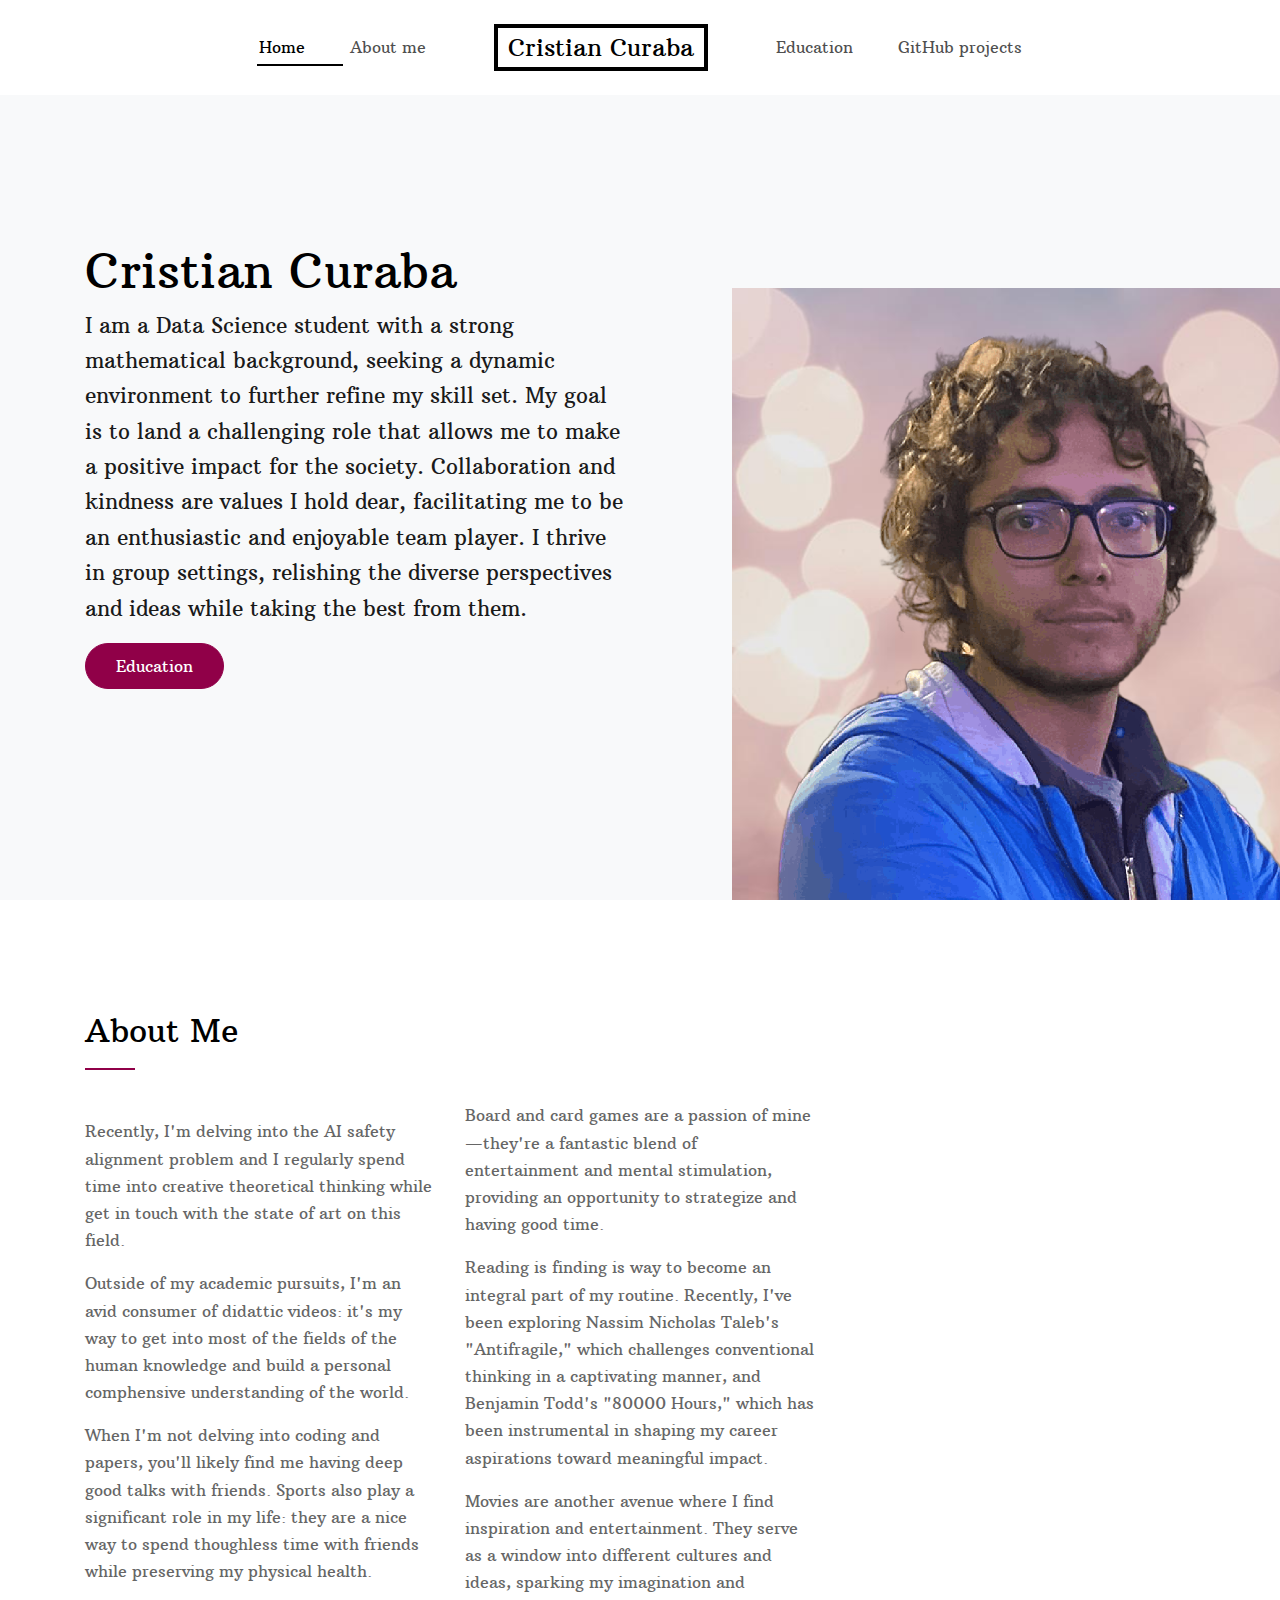
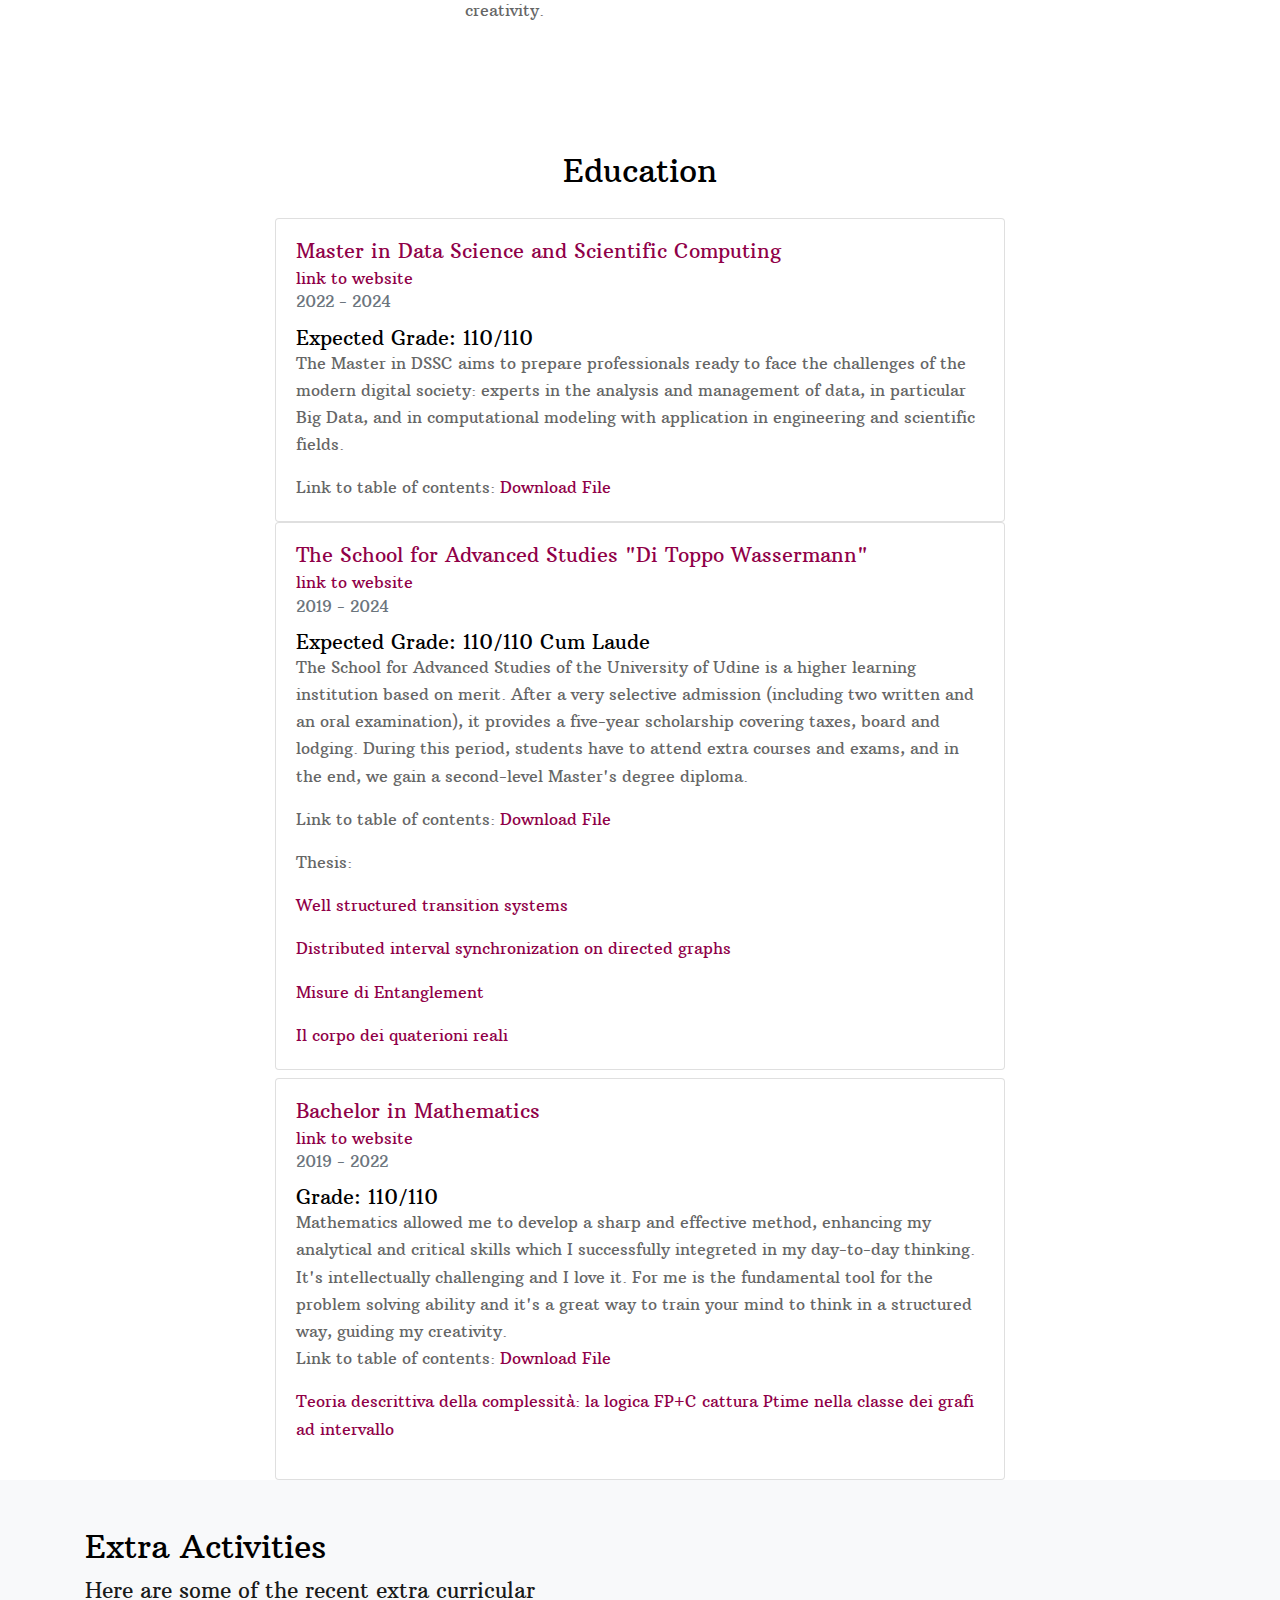
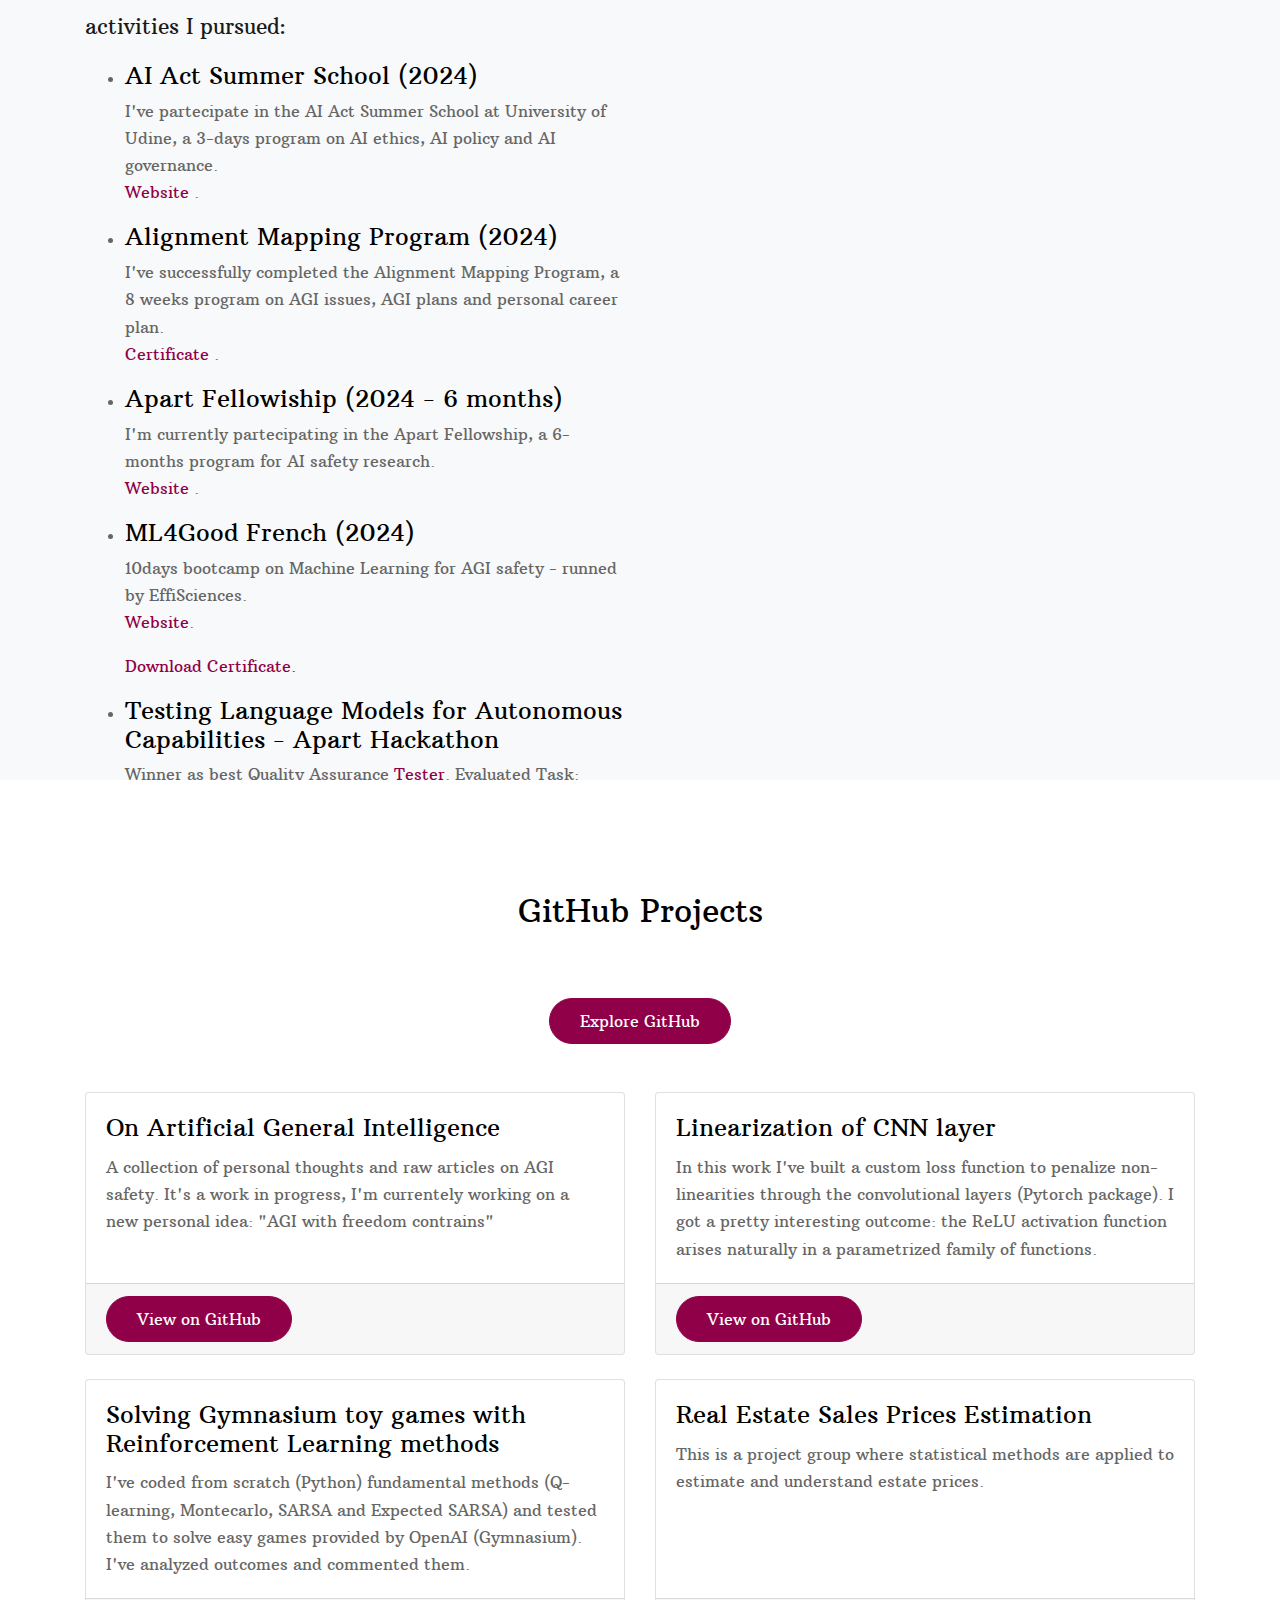
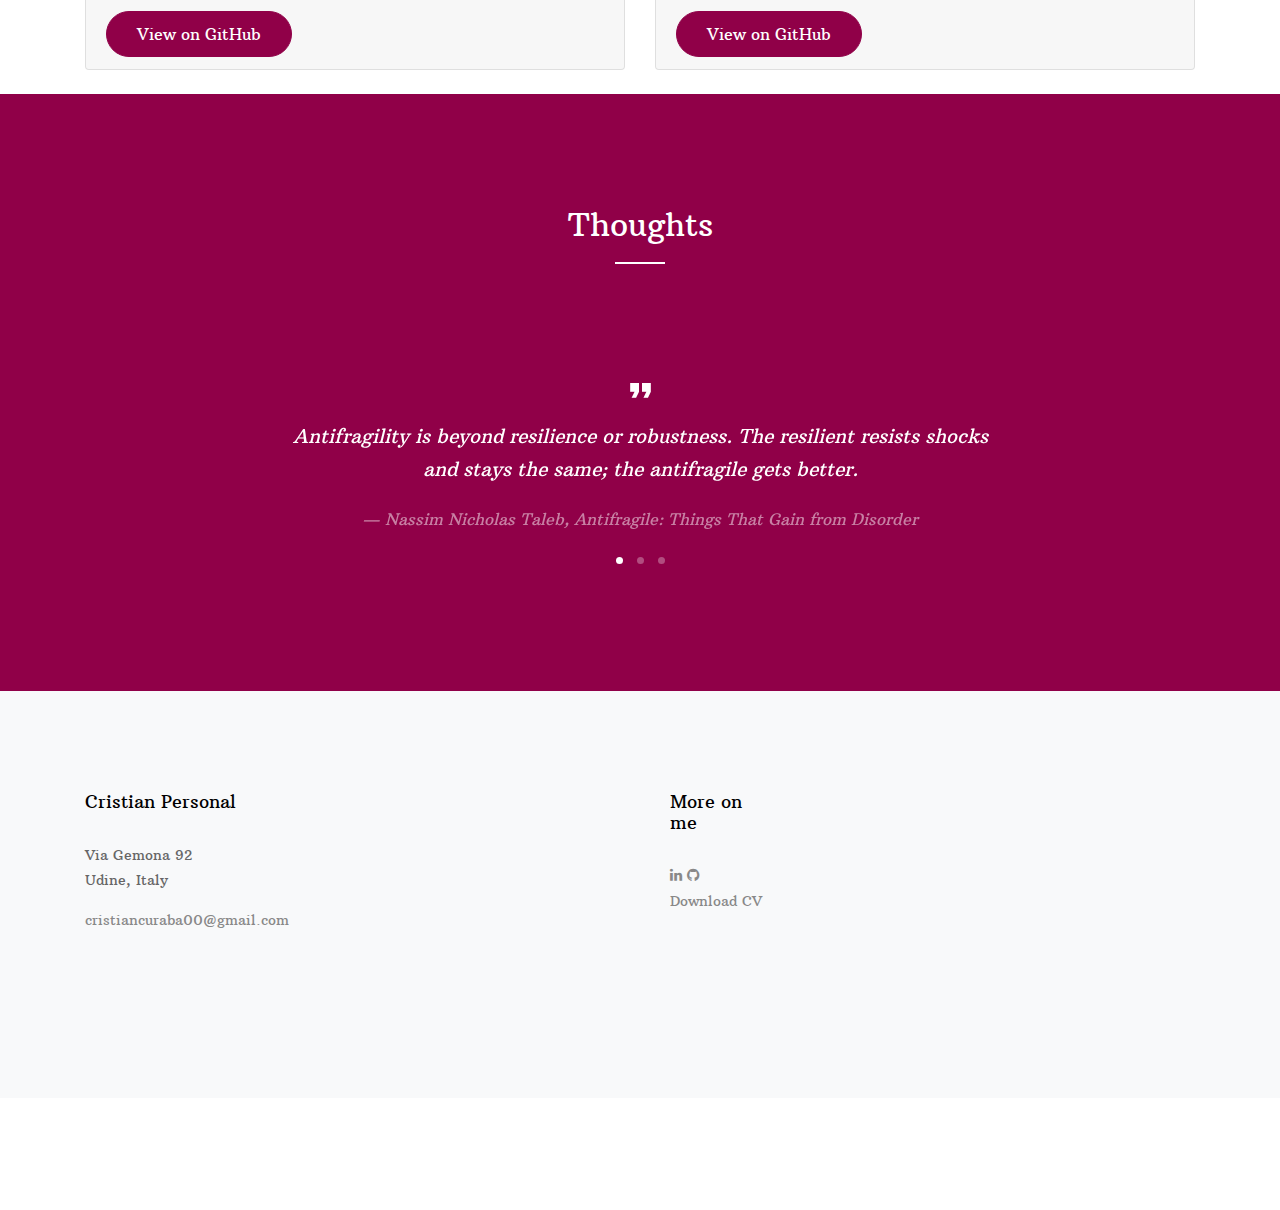
==== commit 9d393d45: "AMP programm, AI act" ====
--- a/index.html
+++ b/index.html
@@ -267,8 +267,20 @@
                   Here are some of the recent extra curricular activities I pursued:
     
                   <ul>
+                    
                     <li>
-                      <h4>Apart Fellowiship (2024-now)</h4>
+                      <h4>AI Act Summer School (2024)</h4>
+                      I've partecipate in the AI Act Summer School at University of Udine, a 3-days program on AI ethics, AI policy and AI governance.
+                      <p><a href="https://ai-act-school.uniud.it/"> Website </a>.</p>
+
+
+                    </li>
+                    <li>
+                      <h4>Alignment Mapping Program (2024)</h4>
+                      I've successfully completed the Alignment Mapping Program, a 8 weeks program on AGI issues, AGI plans and personal career plan.
+                      <p><a href="files/Certificate (Alignment Mapping Program, Participant), Spring 2024 - Cristian Curaba.pdf"> Certificate </a>.</p>
+                    <li>
+                      <h4>Apart Fellowiship (2024 - 6 months)</h4>
                       I'm currently partecipating in the Apart Fellowship, a 6-months program for AI safety research.
                       <p><a href="https://www.apartresearch.com/lab"> Website </a>.</p>
 
@@ -297,7 +309,7 @@
                     </li>
 
                     <li>
-                      <h4>Sisifo association (2020-present)</h4> Actively partecipating in a non-profit association (mainly) for divulgation (<a href="https://www.sisifoassociazione.it/">Website link</a>). </li>
+                      <h4>Sisifo association (2020-2024)</h4> Actively partecipating in a non-profit association (mainly) for divulgation (<a href="https://www.sisifoassociazione.it/">Website link</a>). </li>
                   </ul>
                 </p>
               </div>
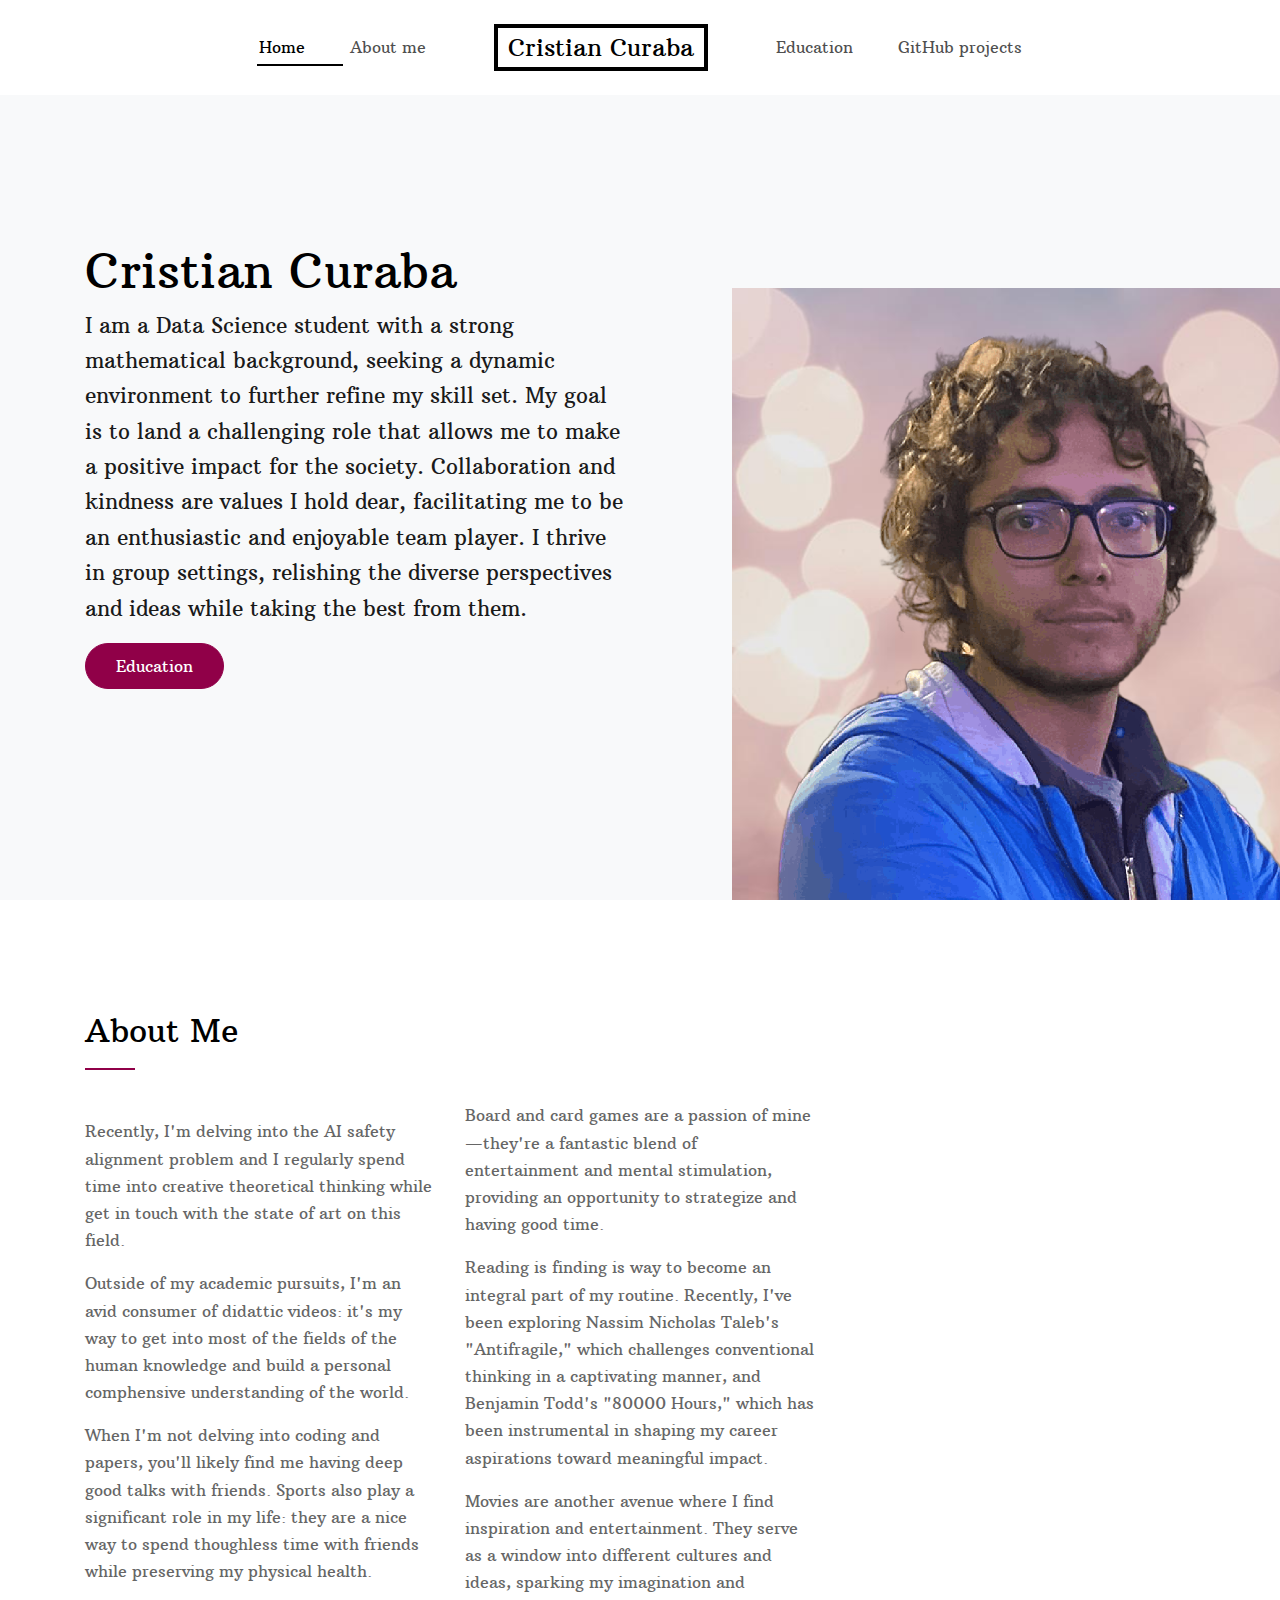
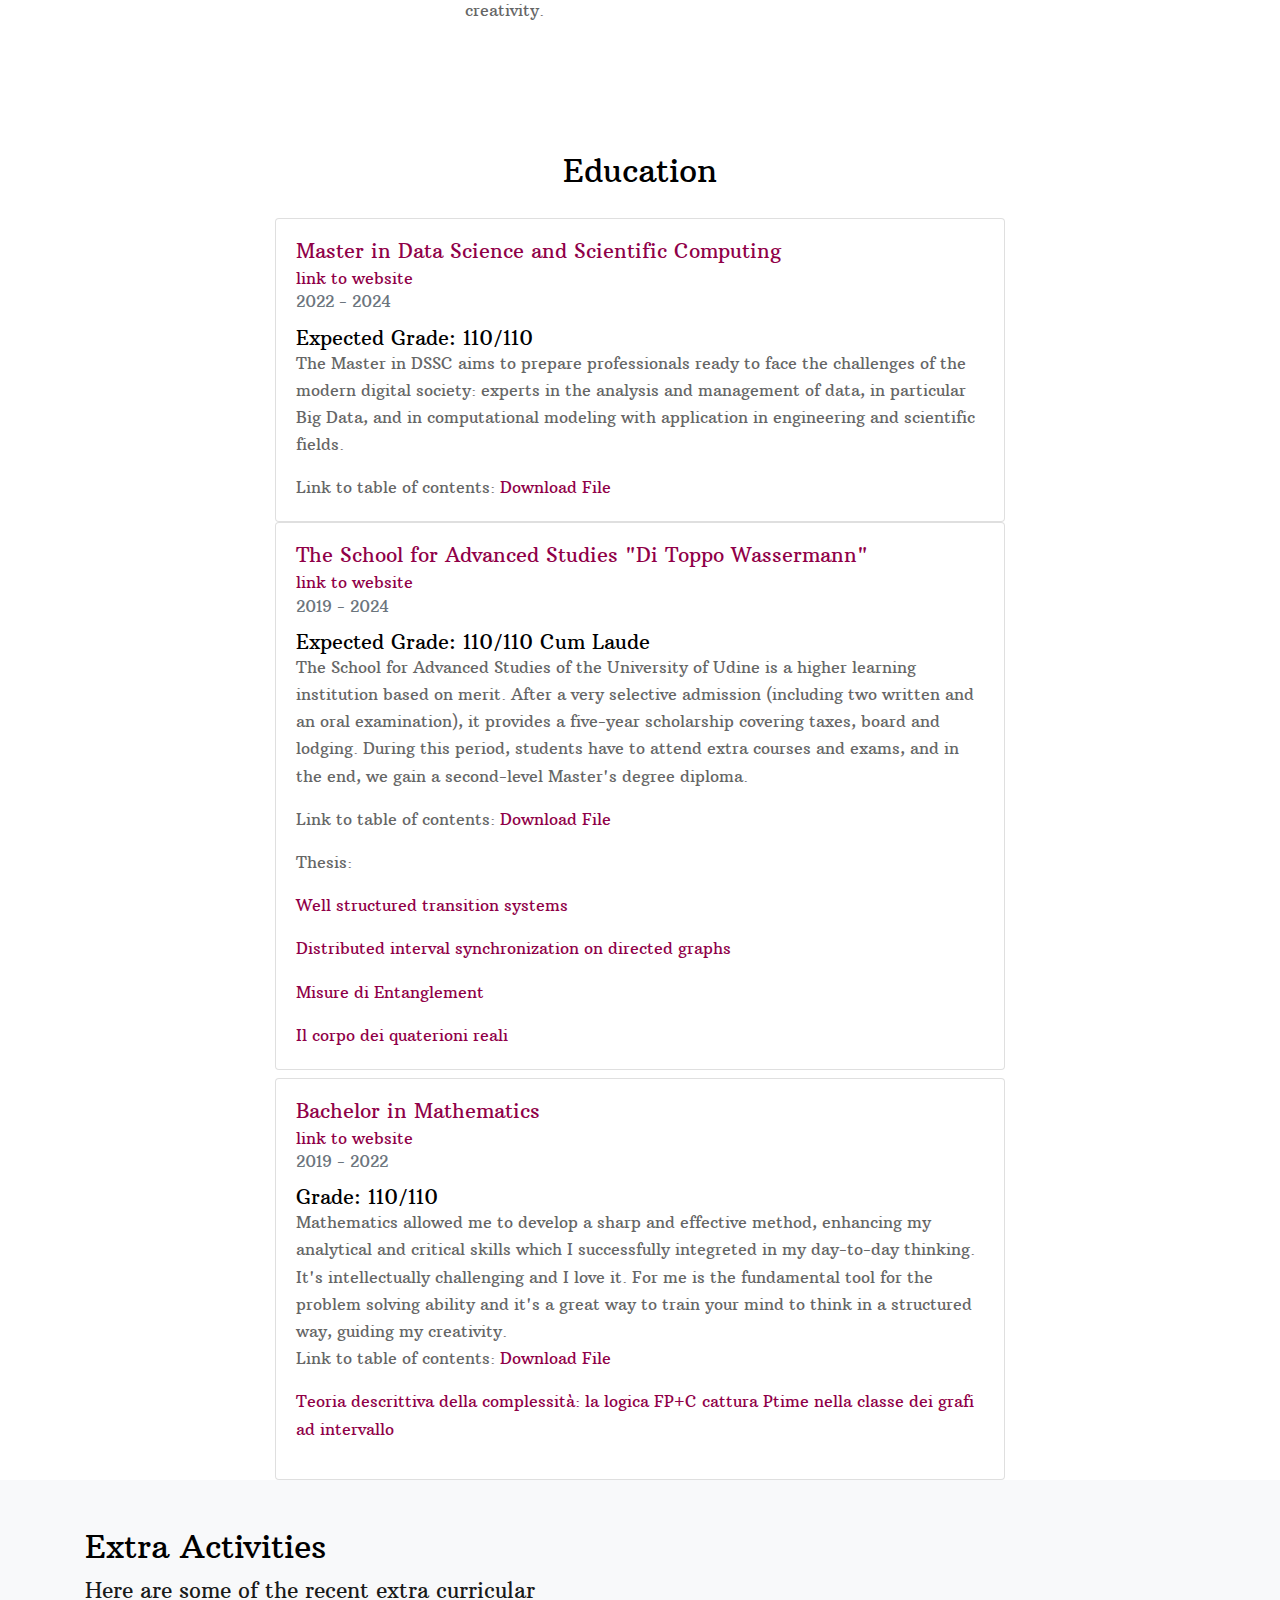
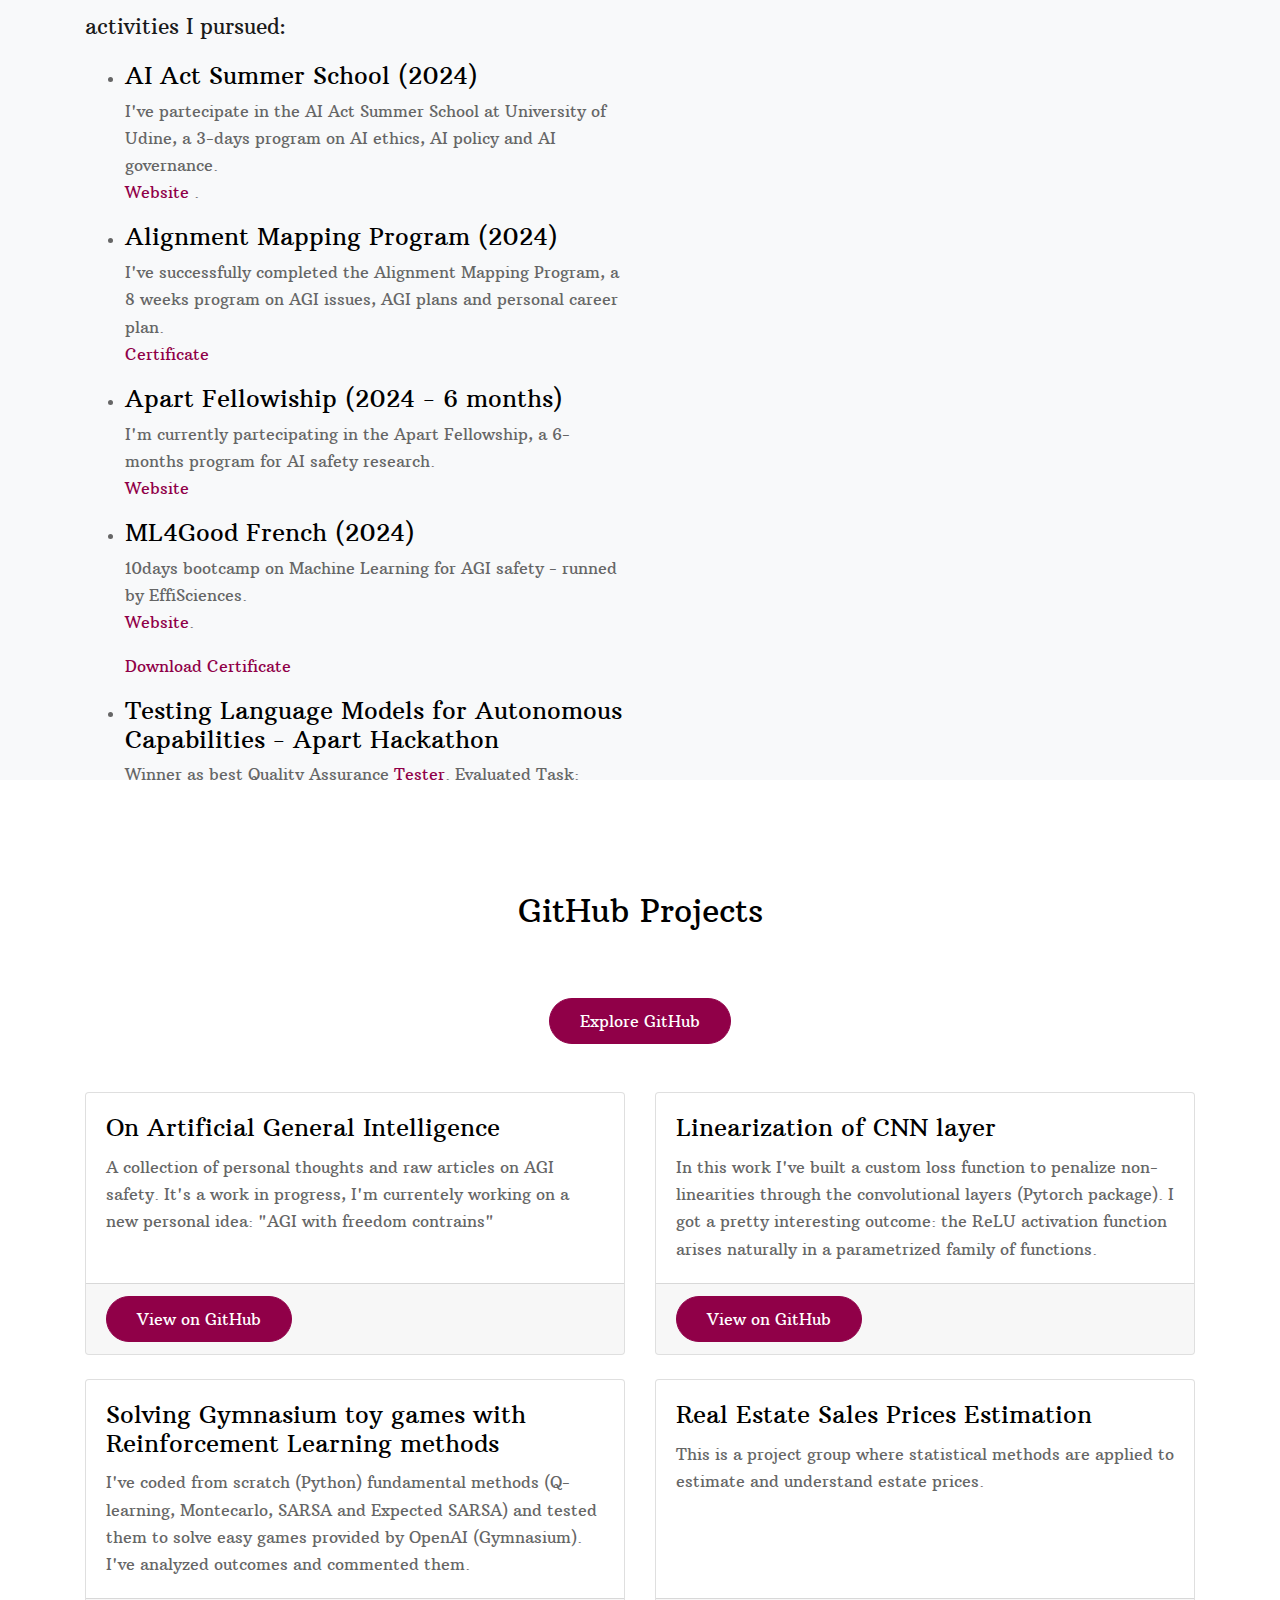
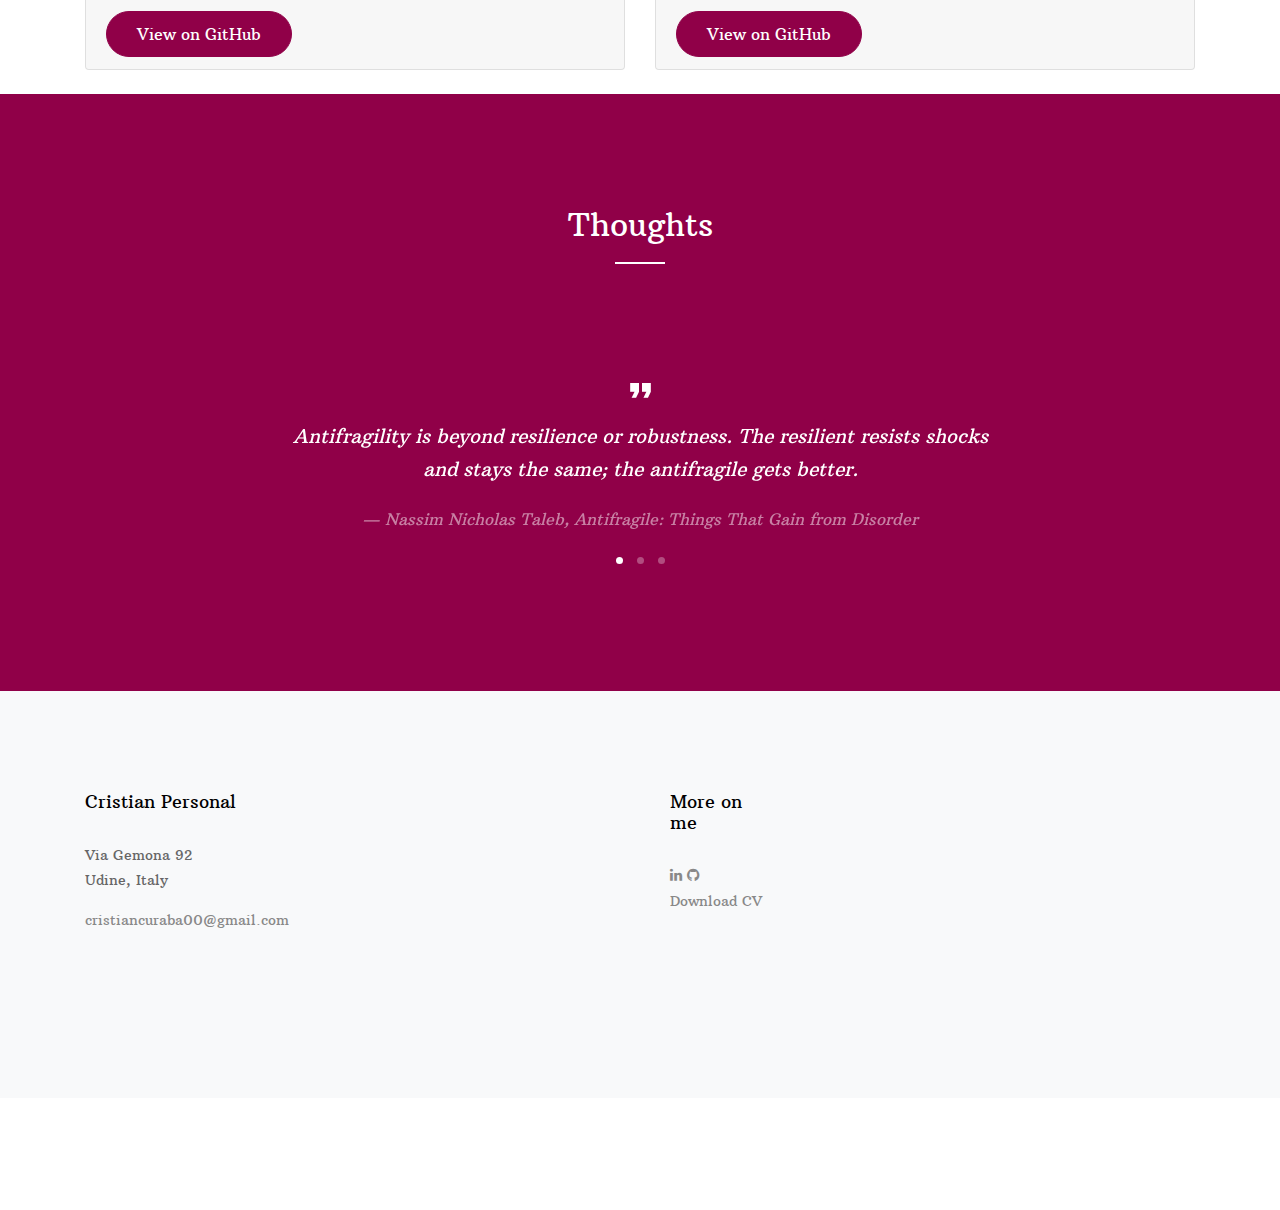
==== commit 1445cb96: "minors" ====
--- a/index.html
+++ b/index.html
@@ -278,18 +278,18 @@
                     <li>
                       <h4>Alignment Mapping Program (2024)</h4>
                       I've successfully completed the Alignment Mapping Program, a 8 weeks program on AGI issues, AGI plans and personal career plan.
-                      <p><a href="files/Certificate (Alignment Mapping Program, Participant), Spring 2024 - Cristian Curaba.pdf"> Certificate </a>.</p>
+                      <p><a href="files/Certificate (Alignment Mapping Program, Participant), Spring 2024 - Cristian Curaba.pdf"> Certificate </a></p>
                     <li>
                       <h4>Apart Fellowiship (2024 - 6 months)</h4>
                       I'm currently partecipating in the Apart Fellowship, a 6-months program for AI safety research.
-                      <p><a href="https://www.apartresearch.com/lab"> Website </a>.</p>
+                      <p><a href="https://www.apartresearch.com/lab"> Website </a></p>
 
                     </li>  
                     <li>
                       <h4>ML4Good French (2024)</h4>
                       10days bootcamp on Machine Learning for AGI safety - runned by EffiSciences. 
                       <p><a href="https://www.ml4good.org/courses/ml4good-france-june-2024"> Website</a>.</p>
-                      <p><a href="files/Cristian_Curaba_ML4Good.png" download>Download Certificate.</a> 
+                      <p><a href="files/Cristian_Curaba_ML4Good.png" download>Download Certificate</a> 
 
                     </li>  
                     <li>
@@ -299,13 +299,13 @@
                     </li>  
                     <li>
                       <h4>AI Safety North course (2023)</h4> Fundamentals of Artificial General Intelligence (about 40 hours). Each week, after reading the selected materials (<a href="files/Textbook_ AISF Alignment Express .pdf" download>Download Book</a>), I shared my insights in a weekly-planned discussion group.
-                      <a href="files/certificate_AISafety.pdf" download>Download Certificate.</a>
+                      <a href="files/certificate_AISafety.pdf" download>Download Certificate</a>
                     </li>  
 
                     <li> 
                       <h4>International Collegiate Programming Contest (SWERC - 2023/2024)</h4> Partecipation in the international programming competition (C++) in the team of The School for Advanced Studies "Di Toppo Wassermann".
                           <p>Classified 55/103. Link to <a href="https://swerc.eu/2023/results/" download> Website.</a></p>
-                          <p><a href="files/Certificato_di_partecipazione_SWERC.pdf" download>Download Certificate.</a>
+                          <p><a href="files/Certificato_di_partecipazione_SWERC.pdf" download>Download Certificate</a>
                     </li>
 
                     <li>
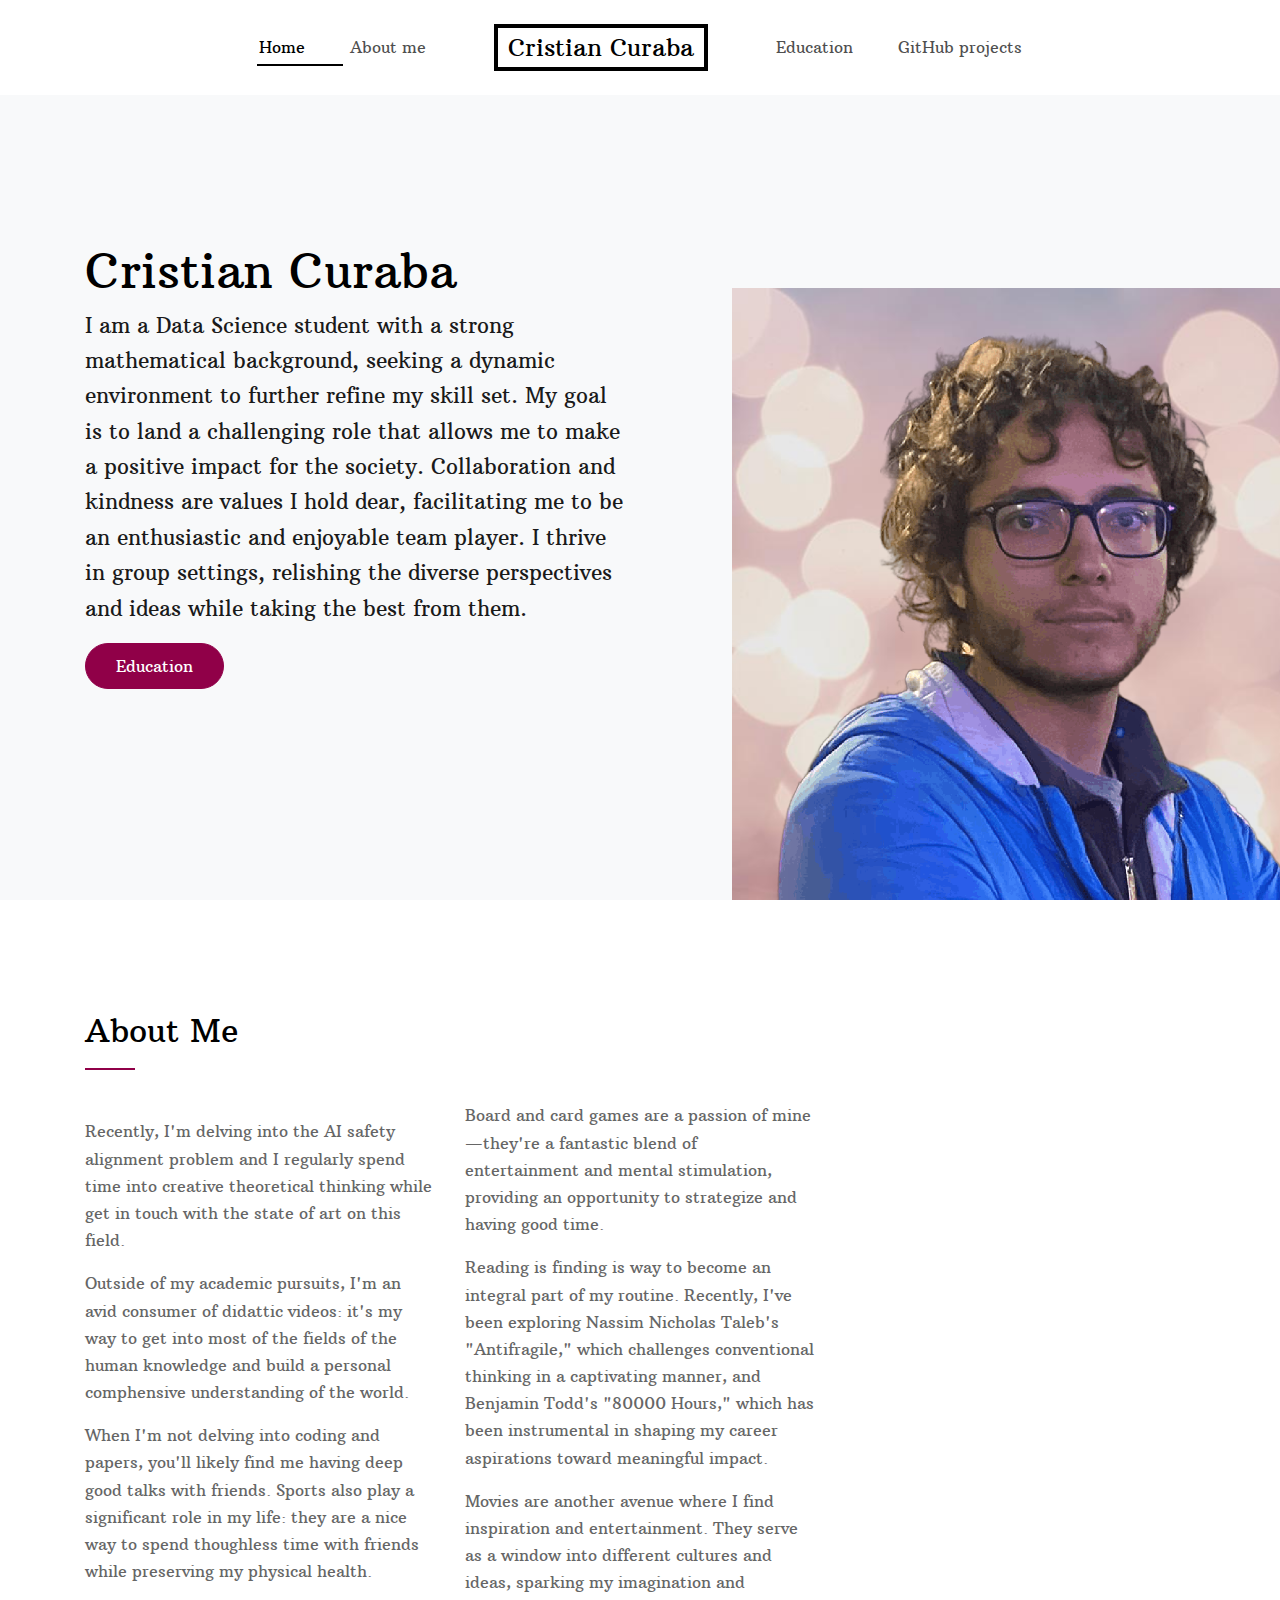
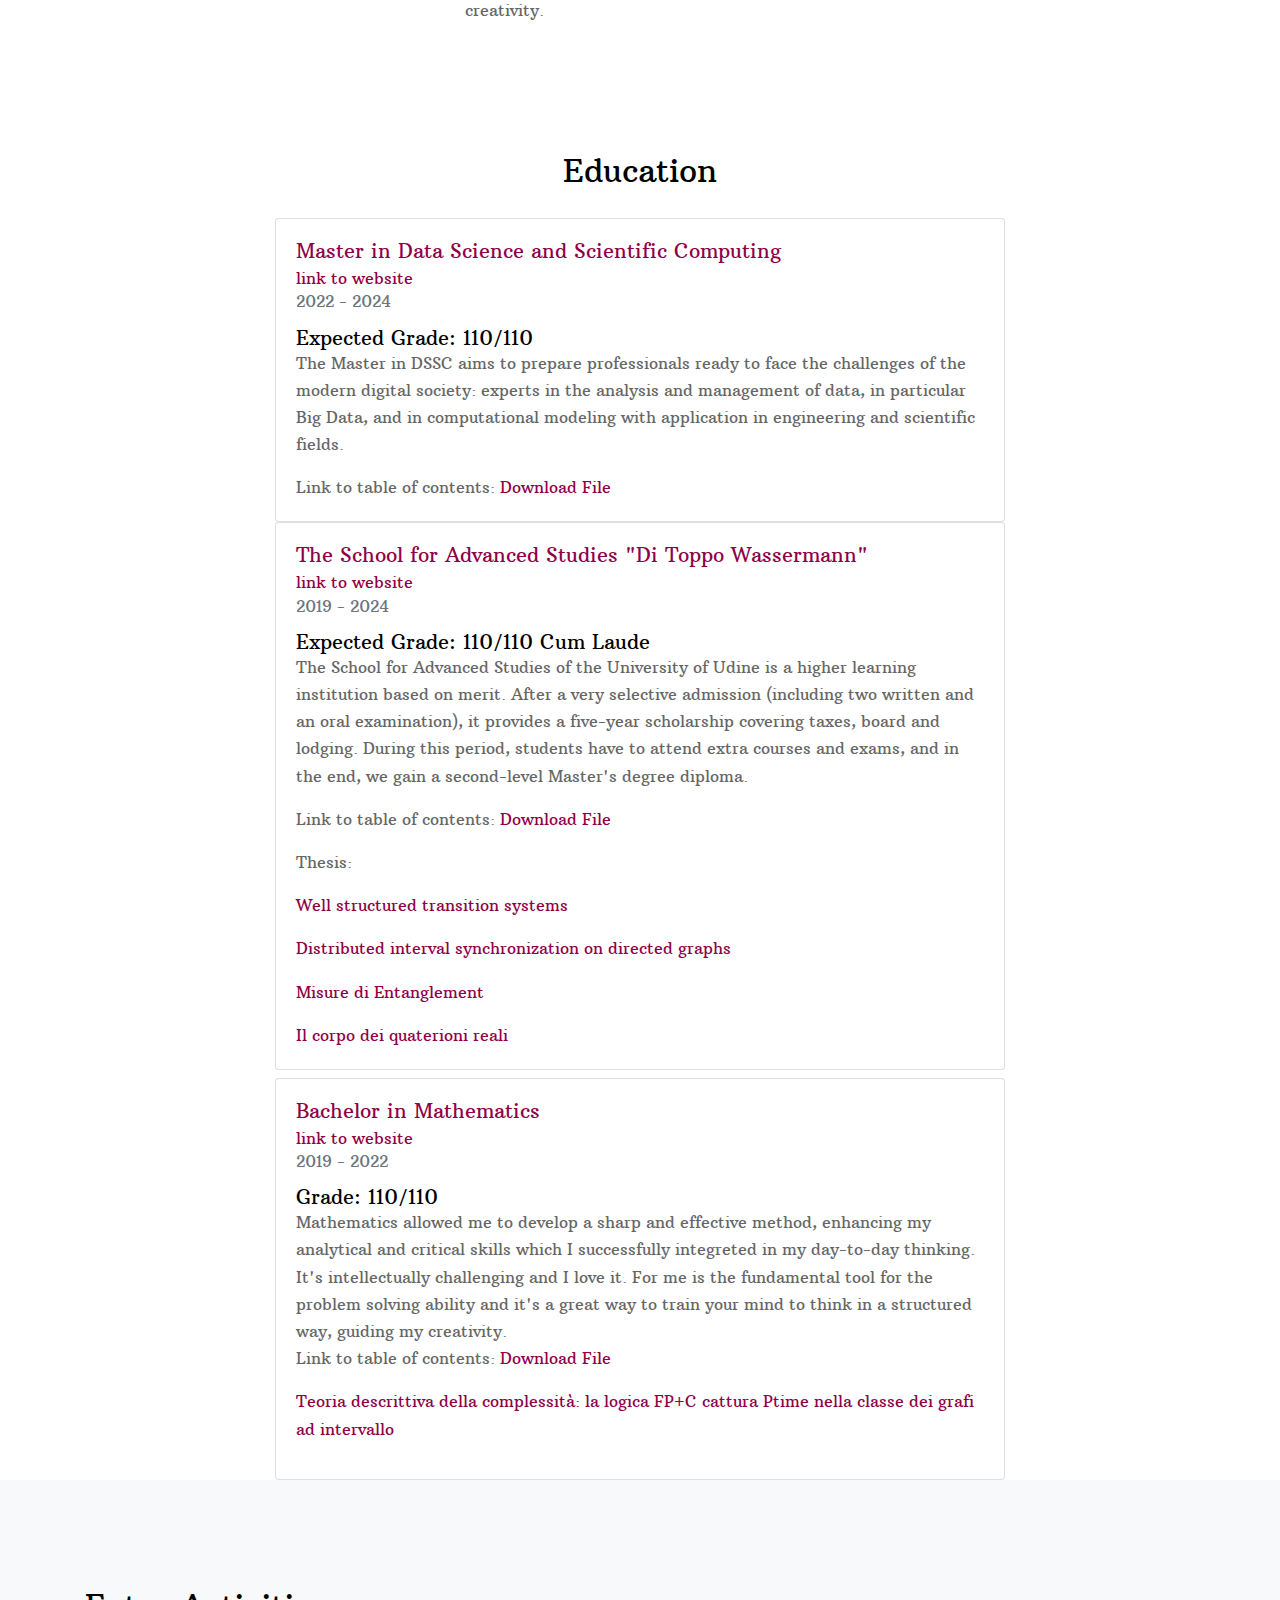
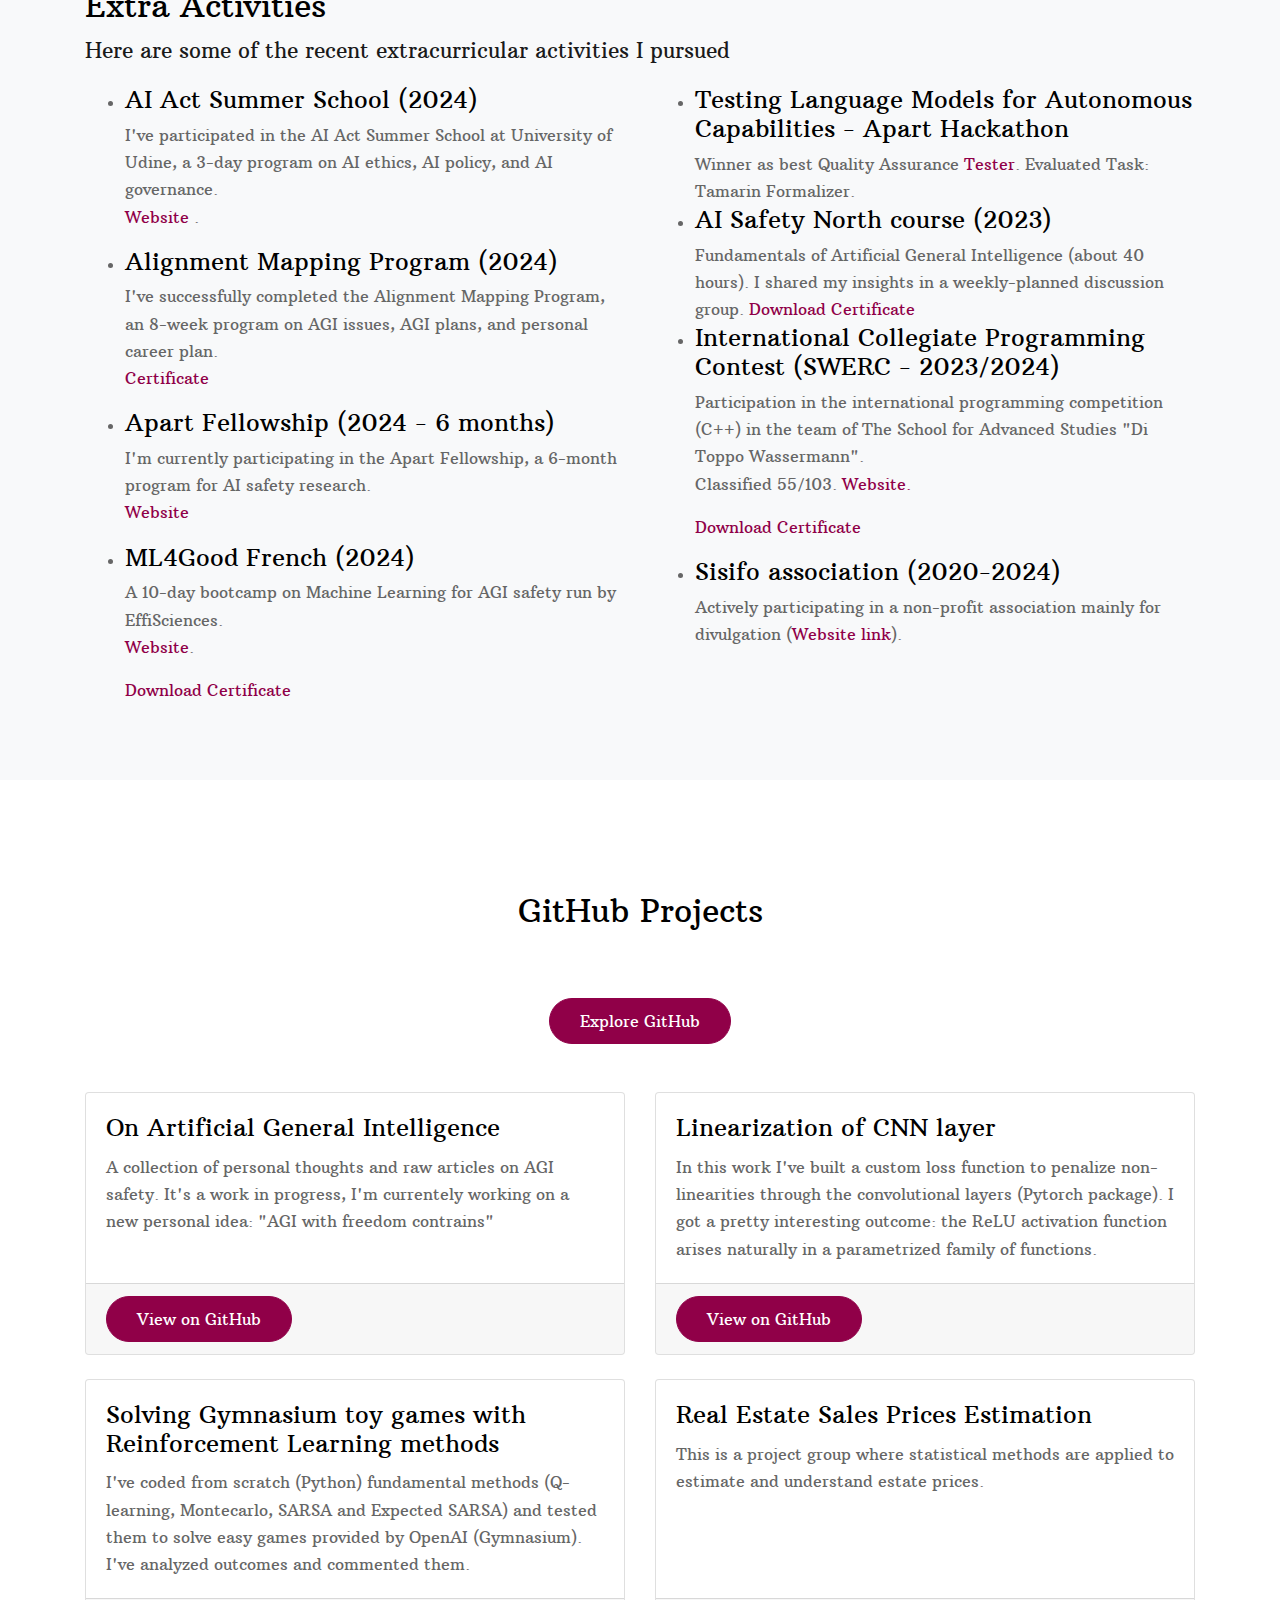
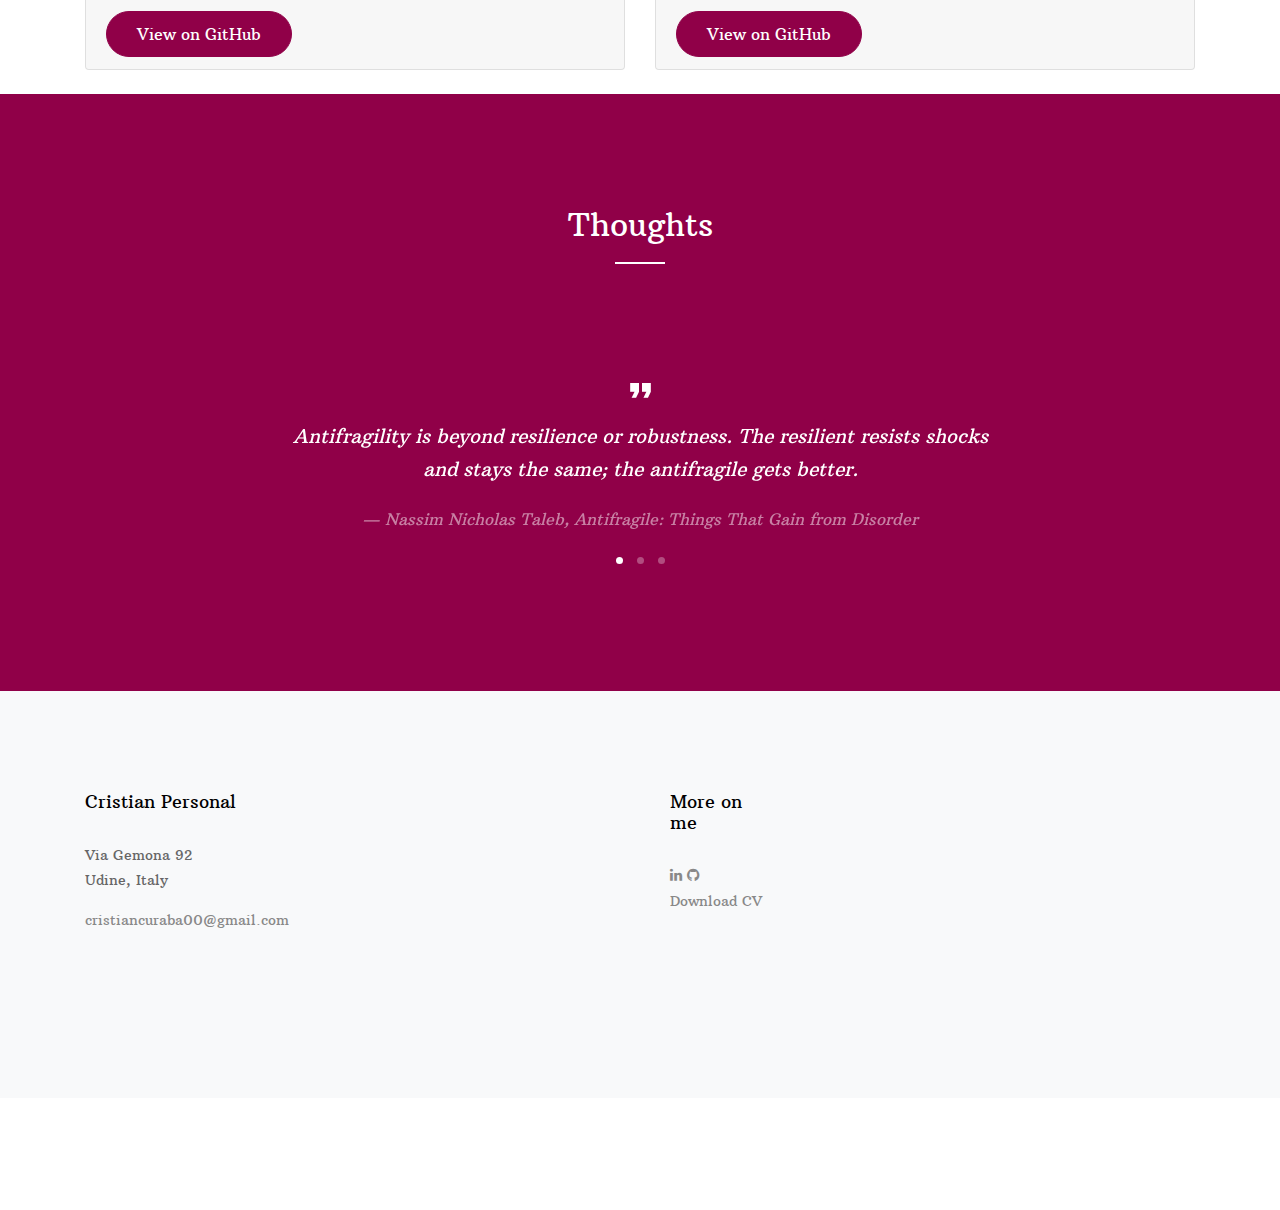
==== commit 1f2e9cc9: "Two cols for Extra Activities" ====
--- a/index.html
+++ b/index.html
@@ -261,63 +261,78 @@
         <div class="row justify-content-center">
           <div class="col-md-12 mt-lg-5 text-left align-self-center text-intro">
             <div class="row">
-              <div class="col-lg-6">
+              <div class="col-lg-12">
                 <h2 class="text-black">Extra Activities</h2>
-                <p class="lead">
-                  Here are some of the recent extra curricular activities I pursued:
-    
-                  <ul>
-                    
-                    <li>
-                      <h4>AI Act Summer School (2024)</h4>
-                      I've partecipate in the AI Act Summer School at University of Udine, a 3-days program on AI ethics, AI policy and AI governance.
-                      <p><a href="https://ai-act-school.uniud.it/"> Website </a>.</p>
-
-
-                    </li>
-                    <li>
-                      <h4>Alignment Mapping Program (2024)</h4>
-                      I've successfully completed the Alignment Mapping Program, a 8 weeks program on AGI issues, AGI plans and personal career plan.
-                      <p><a href="files/Certificate (Alignment Mapping Program, Participant), Spring 2024 - Cristian Curaba.pdf"> Certificate </a></p>
-                    <li>
-                      <h4>Apart Fellowiship (2024 - 6 months)</h4>
-                      I'm currently partecipating in the Apart Fellowship, a 6-months program for AI safety research.
-                      <p><a href="https://www.apartresearch.com/lab"> Website </a></p>
-
-                    </li>  
-                    <li>
-                      <h4>ML4Good French (2024)</h4>
-                      10days bootcamp on Machine Learning for AGI safety - runned by EffiSciences. 
-                      <p><a href="https://www.ml4good.org/courses/ml4good-france-june-2024"> Website</a>.</p>
-                      <p><a href="files/Cristian_Curaba_ML4Good.png" download>Download Certificate</a> 
-
-                    </li>  
-                    <li>
-                      <h4>Testing Language Models for Autonomous Capabilities - Apart Hackathon</h4>
-                      Winner as best Quality Assurance <a href="https://www.apartresearch.com/event/codered#schedule">Tester</a>. Evaluated Task: Tamarin Formalizer.
-
-                    </li>  
-                    <li>
-                      <h4>AI Safety North course (2023)</h4> Fundamentals of Artificial General Intelligence (about 40 hours). Each week, after reading the selected materials (<a href="files/Textbook_ AISF Alignment Express .pdf" download>Download Book</a>), I shared my insights in a weekly-planned discussion group.
-                      <a href="files/certificate_AISafety.pdf" download>Download Certificate</a>
-                    </li>  
-
-                    <li> 
-                      <h4>International Collegiate Programming Contest (SWERC - 2023/2024)</h4> Partecipation in the international programming competition (C++) in the team of The School for Advanced Studies "Di Toppo Wassermann".
-                          <p>Classified 55/103. Link to <a href="https://swerc.eu/2023/results/" download> Website.</a></p>
-                          <p><a href="files/Certificato_di_partecipazione_SWERC.pdf" download>Download Certificate</a>
-                    </li>
-
-                    <li>
-                      <h4>Sisifo association (2020-2024)</h4> Actively partecipating in a non-profit association (mainly) for divulgation (<a href="https://www.sisifoassociazione.it/">Website link</a>). </li>
-                  </ul>
-                </p>
+                <p class="lead">Here are some of the recent extracurricular activities I pursued</p>
+                
+                <!-- Start of the two-column layout -->
+                <div class="row">
+                  <!-- First column -->
+                  <div class="col-lg-6">
+                    <ul>
+                      <li>
+                        <h4>AI Act Summer School (2024)</h4>
+                        I've participated in the AI Act Summer School at University of Udine, a 3-day program on AI ethics, AI policy, and AI governance.
+                        <p><a href="https://ai-act-school.uniud.it/"> Website </a>.</p>
+                      </li>
+    
+                      <li>
+                        <h4>Alignment Mapping Program (2024)</h4>
+                        I've successfully completed the Alignment Mapping Program, an 8-week program on AGI issues, AGI plans, and personal career plan.
+                        <p><a href="files/Certificate (Alignment Mapping Program, Participant), Spring 2024 - Cristian Curaba.pdf"> Certificate </a></p>
+                      </li>
+    
+                      <li>
+                        <h4>Apart Fellowship (2024 - 6 months)</h4>
+                        I'm currently participating in the Apart Fellowship, a 6-month program for AI safety research.
+                        <p><a href="https://www.apartresearch.com/lab"> Website </a></p>
+                      </li>
+    
+                      <li>
+                        <h4>ML4Good French (2024)</h4>
+                        A 10-day bootcamp on Machine Learning for AGI safety run by EffiSciences.
+                        <p><a href="https://www.ml4good.org/courses/ml4good-france-june-2024"> Website</a>.</p>
+                        <p><a href="files/Cristian_Curaba_ML4Good.png" download>Download Certificate</a></p>
+                      </li>
+                    </ul>
+                  </div>
+                  <!-- Second column -->
+                  <div class="col-lg-6">
+                    <ul>
+                      <li>
+                        <h4>Testing Language Models for Autonomous Capabilities - Apart Hackathon</h4>
+                        Winner as best Quality Assurance <a href="https://www.apartresearch.com/event/codered#schedule">Tester</a>. Evaluated Task: Tamarin Formalizer.
+                      </li>
+    
+                      <li>
+                        <h4>AI Safety North course (2023)</h4>
+                        Fundamentals of Artificial General Intelligence (about 40 hours). I shared my insights in a weekly-planned discussion group.
+                        <a href="files/certificate_AISafety.pdf" download>Download Certificate</a>
+                      </li>
+    
+                      <li>
+                        <h4>International Collegiate Programming Contest (SWERC - 2023/2024)</h4>
+                        Participation in the international programming competition (C++) in the team of The School for Advanced Studies "Di Toppo Wassermann".
+                        <p>Classified 55/103. <a href="https://swerc.eu/2023/results/" download> Website.</a></p>
+                        <p><a href="files/Certificato_di_partecipazione_SWERC.pdf" download>Download Certificate</a></p>
+                      </li>
+    
+                      <li>
+                        <h4>Sisifo association (2020-2024)</h4>
+                        Actively participating in a non-profit association mainly for divulgation (<a href="https://www.sisifoassociazione.it/">Website link</a>).
+                      </li>
+                    </ul>
+                  </div>
+                </div>
+                <!-- End of the two-column layout -->
               </div>
             </div>
           </div>
         </div>
       </div>
     </div>
+    <div style="clear: both;"></div>
+    
     
 
 
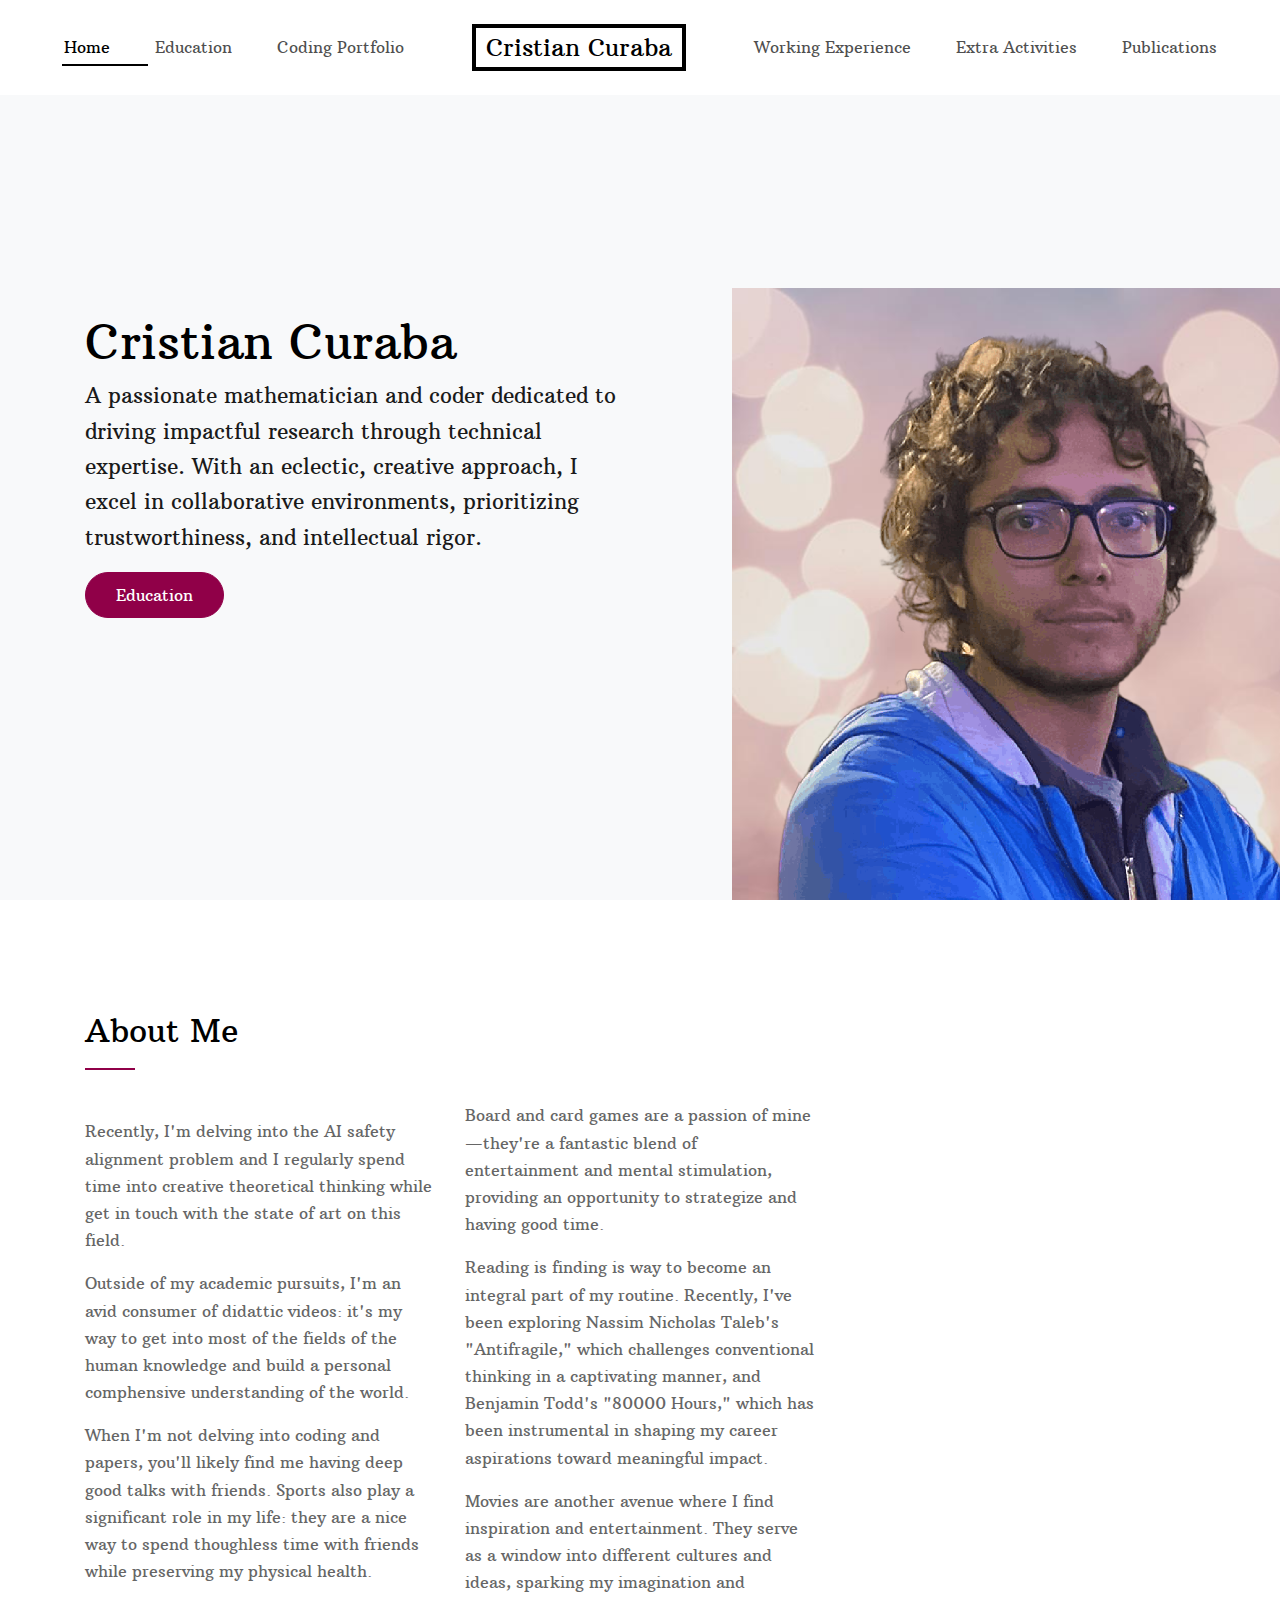
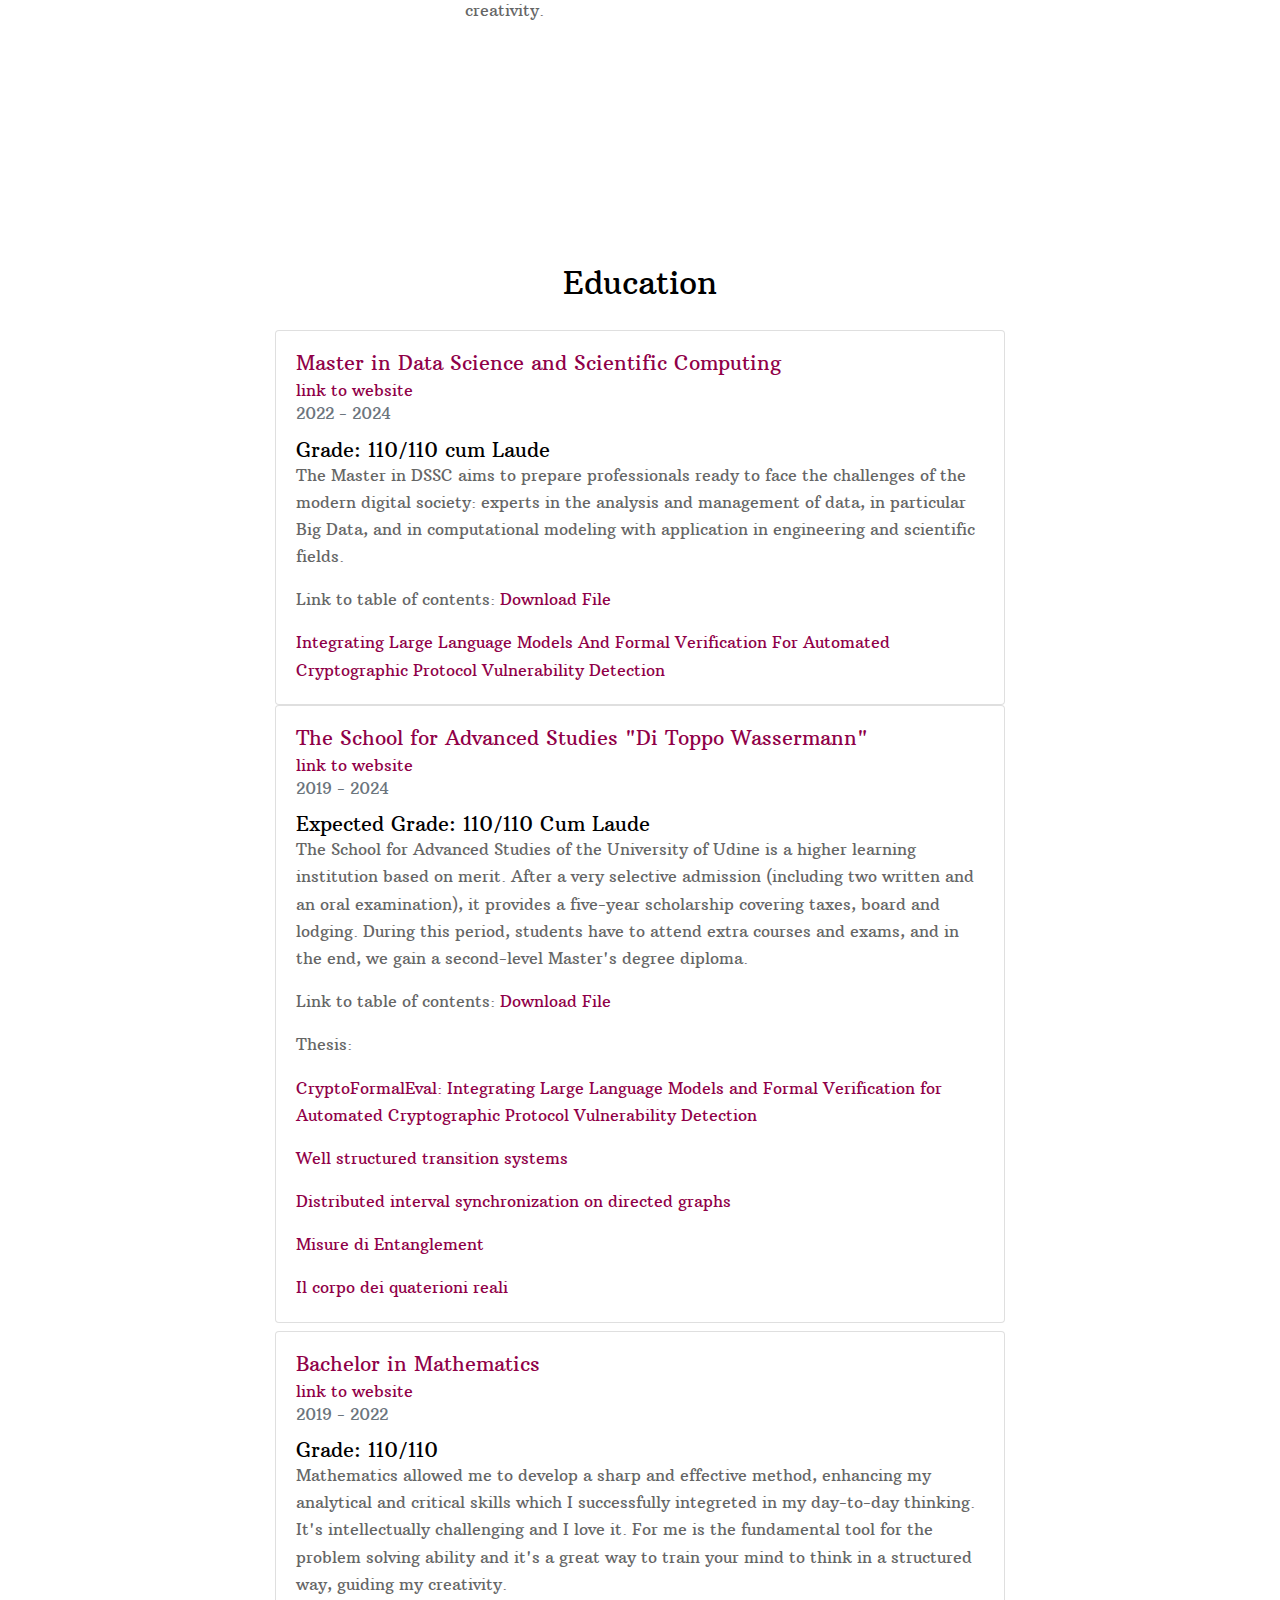
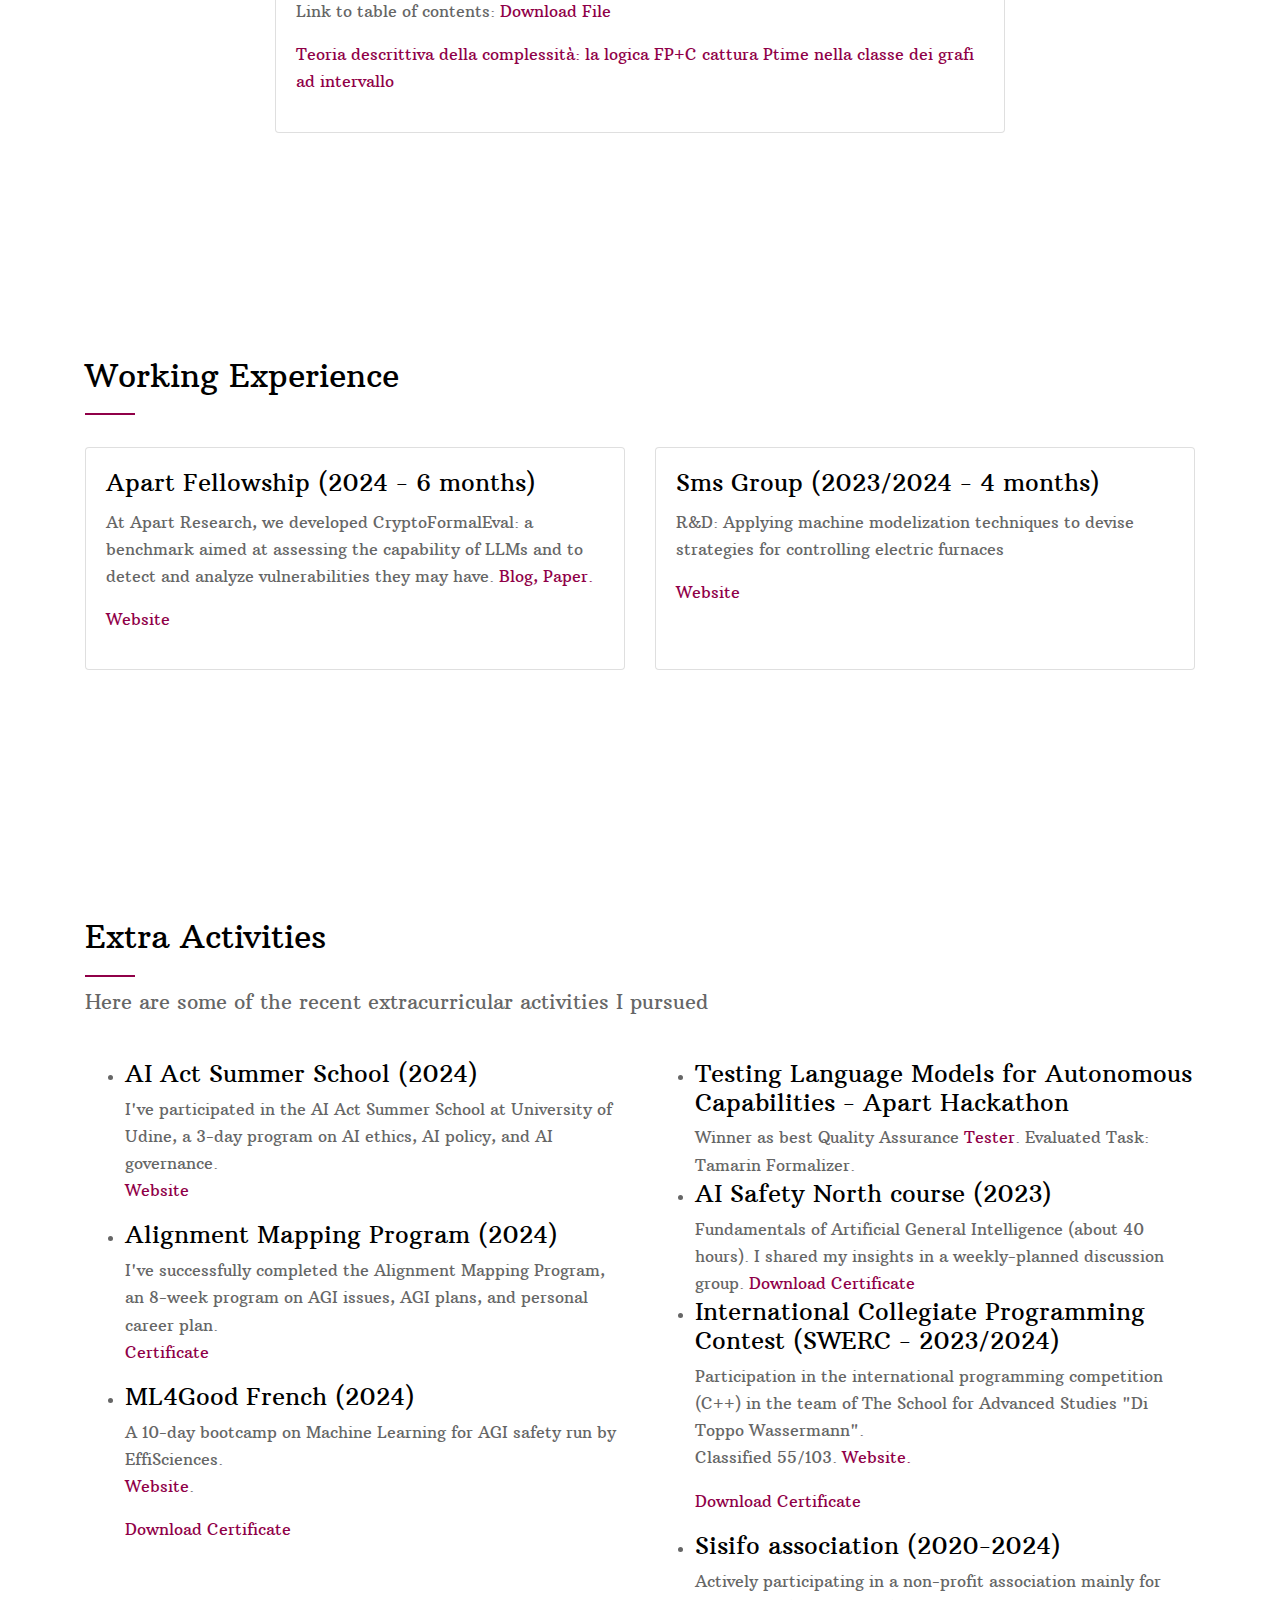
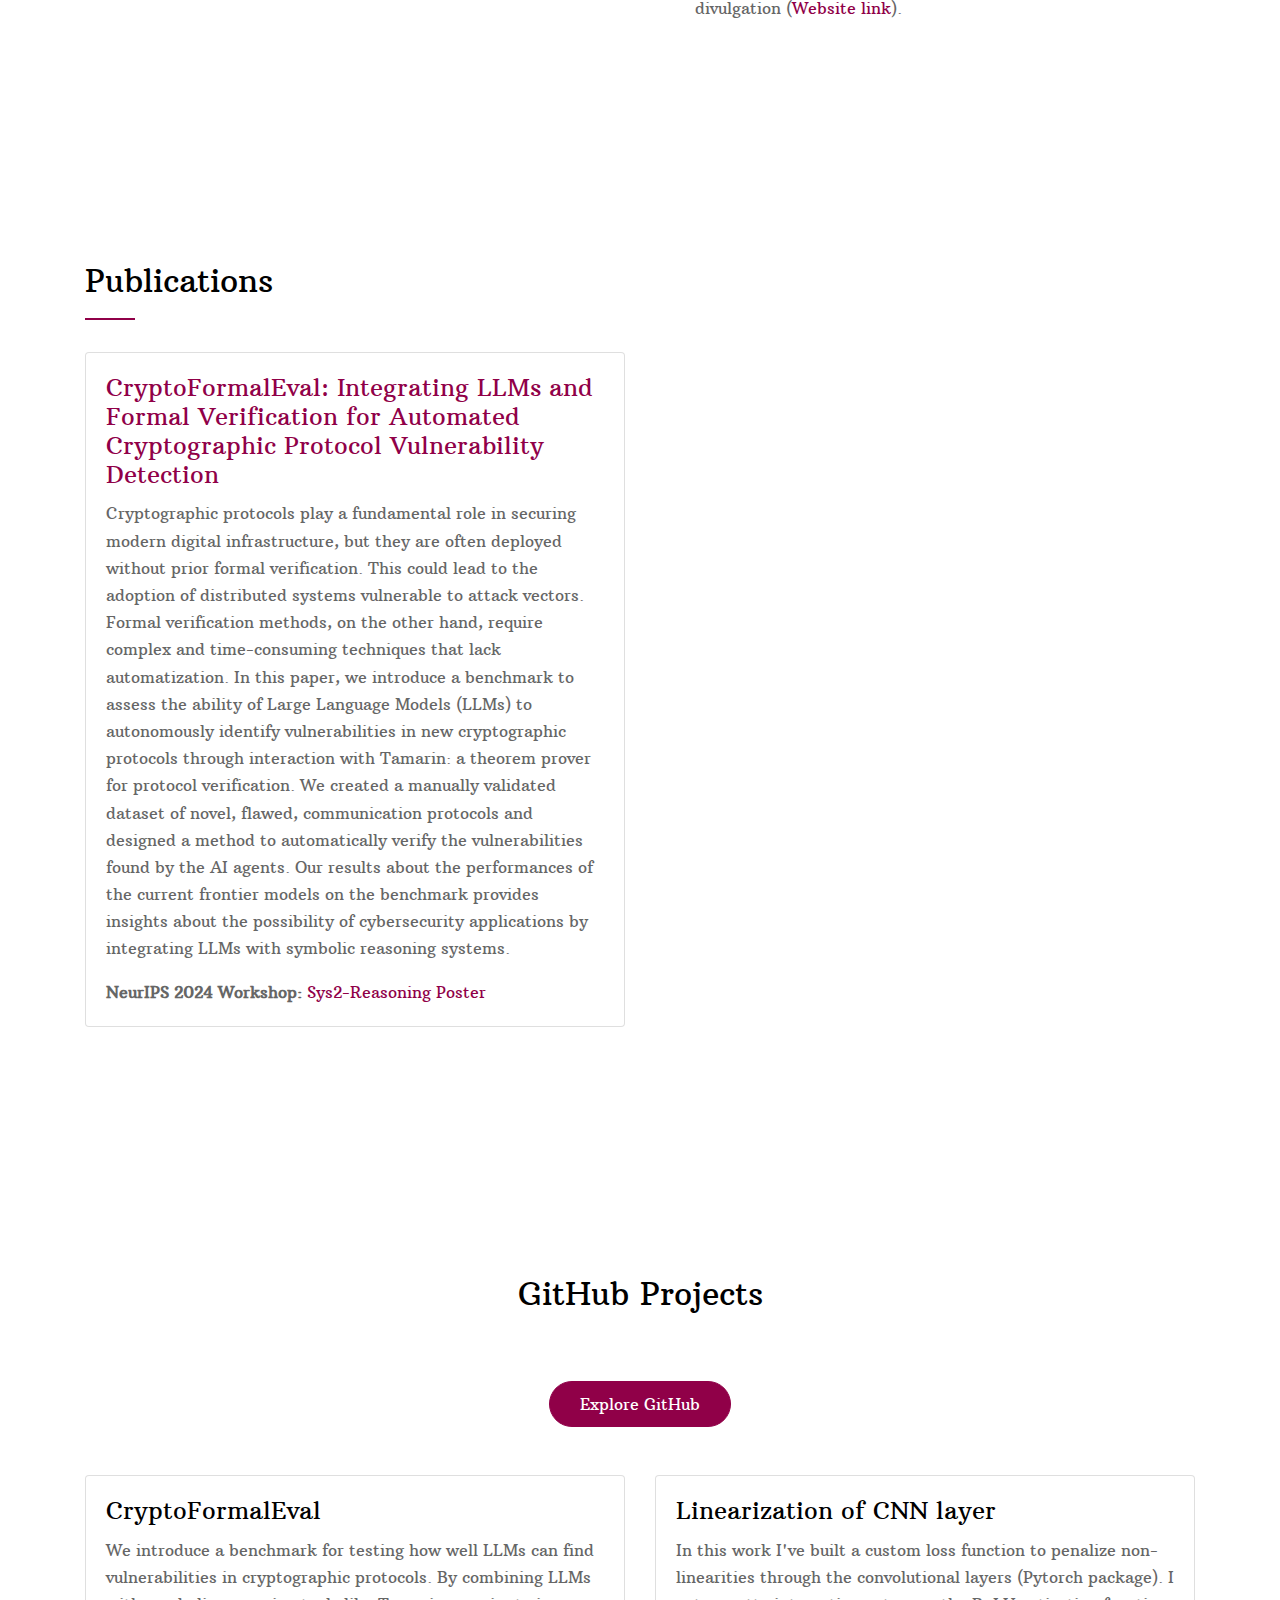
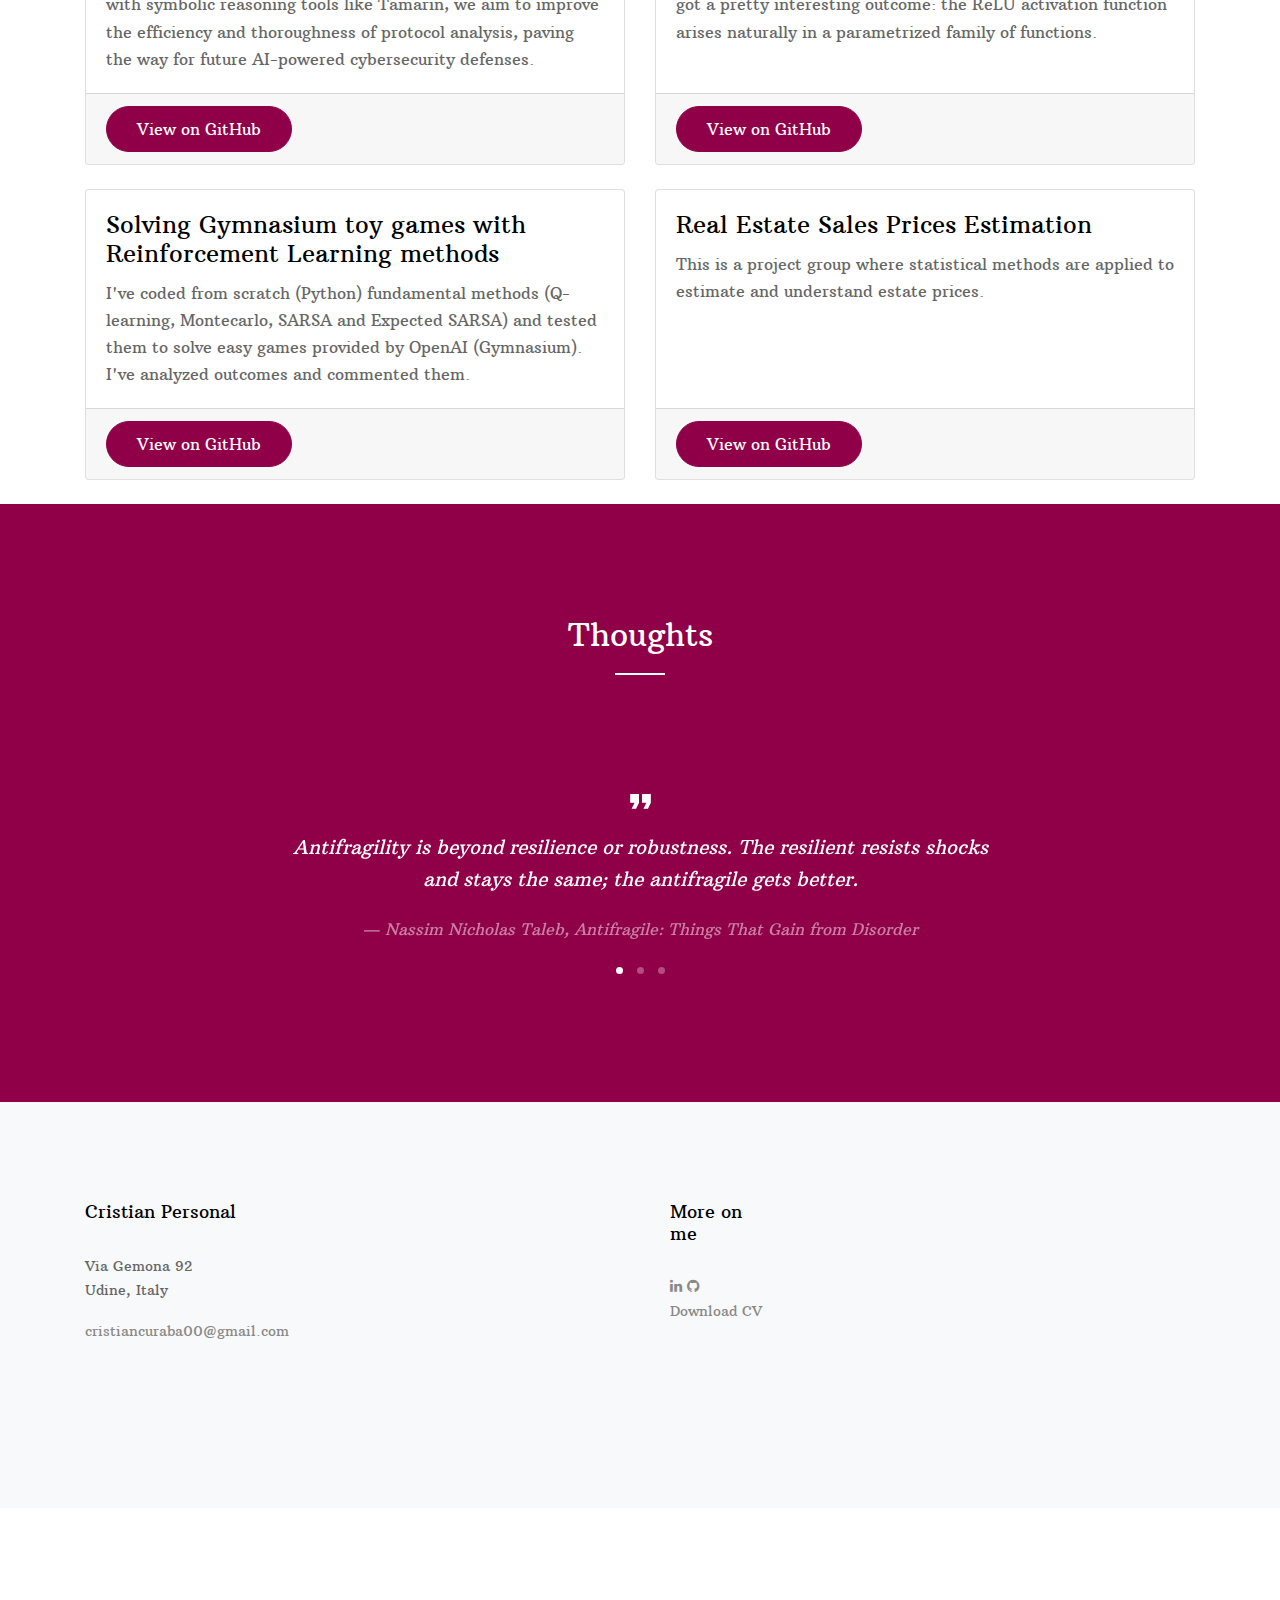
==== commit 5454fb25: "after master degree" ====
--- a/index.html
+++ b/index.html
@@ -20,7 +20,6 @@
   <link rel="stylesheet" href="css/jquery-ui.css">
   <link rel="stylesheet" href="css/owl.carousel.min.css">
   <link rel="stylesheet" href="css/owl.theme.default.min.css">
-  <link rel="stylesheet" href="css/owl.theme.default.min.css">
 
   <link rel="stylesheet" href="css/jquery.fancybox.min.css">
 
@@ -35,14 +34,6 @@
 </head>
 
 <body data-spy="scroll" data-target=".site-navbar-target" data-offset="300">
-
-
-  <!-- <div id="overlayer"></div>
-  <div class="loader">
-    <div class="spinner-border text-primary" role="status">
-      <span class="sr-only">Loading...</span>
-    </div>
-  </div> -->
 
   <div class="site-wrap">
 
@@ -64,9 +55,8 @@
             <nav class="site-navigation position-relative text-right" role="navigation">
               <ul class="site-menu main-menu js-clone-nav mr-auto d-none d-lg-block">
                 <li><a href="#home-section" class="nav-link">Home</a></li>
-                <li><a href="#about-section" class="nav-link">About me</a></li>
-
-                <!-- <li><a href="#services-section" class="nav-link">Services</a></li> -->
+                <li><a href="#education-section" class="nav-link">Education</a></li>
+                <li><a href="#portfolio-section" class="nav-link">Coding Portfolio</a></li>
               </ul>
             </nav>
           </div>
@@ -80,9 +70,9 @@
             <nav class="site-navigation position-relative" role="navigation">
               <ul class="site-menu main-menu js-clone-nav mr-auto d-none d-lg-block">
 
-                <li><a href="#education-section" class="nav-link">Education</a></li>
-                <li><a href="#portfolio-section" class="nav-link">GitHub projects</a></li>
-                <!-- <li><a href="#contact-section" class="nav-link">Contact</a></li> -->
+                <li><a href="#work-experience-section" class="nav-link">Working Experience</a></li>
+                <li><a href="#extra-activities-section" class="nav-link">Extra Activities</a></li>
+                <li><a href="#publications-section" class="nav-link">Publications</a></li>
               </ul>
             </nav>
 
@@ -108,21 +98,17 @@
             <div class="row">
               <div class="col-lg-6">
                 <h1 class="text-black"> Cristian Curaba</h1>
-                <p class="lead"> I am a Data Science student with a strong mathematical background, seeking a dynamic
-                  environment to further refine my skill set.
-                  My goal is to land a challenging role that allows me to make a positive impact for the society.
-                  Collaboration and kindness are values I hold dear,
-                  facilitating me to be an enthusiastic and enjoyable team player. I thrive in group settings, relishing
-                  the diverse perspectives and ideas while taking the best from them.</p></a></p>
+                <p class="lead"> A passionate mathematician and coder dedicated to driving impactful research through technical expertise.
+                   With an eclectic, creative approach, I excel in collaborative environments, prioritizing trustworthiness, and intellectual rigor.</p></a></p>
                 <p><a href="#education-section" class="btn smoothscroll btn-primary">Education</a></p>
 
               </div>
             </div>
           </div>
-          <img src="files/Cristian_face.png"  class="img-face"  data-aos="fade">
-        </div>
-      </div>
-      
+          <img src="files/Cristian_face.png" class="img-face" data-aos="fade">
+        </div>
+      </div>
+
     </div>
 
     <div class="site-section" id="about-section">
@@ -157,12 +143,12 @@
       </div>
     </div>
 
-    <section class="site-" id="education-section">
-        <div class="col-12 position-relative">
-          <h2 class="section-title text-center mb-6">Education</h2>
-          
-        </div>
-        
+    <section class="site-section" id="education-section">
+      <div class="col-12 position-relative">
+        <h2 class="section-title text-center mb-6">Education</h2>
+
+      </div>
+
       <div class="container">
         <div class="row">
           <div class="col-md-12 col-lg-8 offset-lg-2">
@@ -171,44 +157,47 @@
               <div class="card">
                 <div class="card-body">
                   <h5 class="card-title"> <a href="">
-                        Master in Data Science and Scientific Computing
-      </a> </h5>
-      
+                      Master in Data Science and Scientific Computing
+                    </a> </h5>
+
                   <h6 class="card-subtitle"> <a href="https://dssc.units.it/ ">link to website</a> </h6>
                   <p class="card-text text-muted">2022 - 2024</p>
-                  <h5 class="card-subtitle">Expected Grade: 110/110</h5>
+                  <h5 class="card-subtitle">Grade: 110/110 cum Laude</h5>
                   <p class="card-text">
-                    The Master in DSSC aims to prepare professionals ready to face the challenges of the modern digital society: 
+                    The Master in DSSC aims to prepare professionals ready to face the challenges of the modern digital society:
                     experts in the analysis and management of data, in particular Big Data, and in computational modeling with application in engineering and scientific fields.
-                    <p class="card-text">Link to table of contents: <a href="files/curaba_units.pdf" download>Download File</a></p>
-                  </div>
+                  <p class="card-text">Link to table of contents: <a href="files/curaba_units.pdf" download>Download File</a></p>
+                  <p class="card-text"><a href="files/Integrating Large Language Models And Formal Verification For Automated Cryptographic Protocol Vulnerability Detection.pdf" download>Integrating Large Language Models And Formal Verification For Automated Cryptographic Protocol Vulnerability Detection</a></p>
+
+                </div>
               </div>
             </article>
 
             <article class="education-item">
-              
+
               <i class="education-icon fa fa-graduation-cap"></i>
               <div class="card">
                 <div class="card-body">
                   <h5 class="card-title"> <a href="">
-                    The School for Advanced Studies "Di Toppo Wassermann"
-                        </a> </h5>
+                      The School for Advanced Studies "Di Toppo Wassermann"
+                    </a> </h5>
                   <h6 class="card-subtitle"> <a href="https://superiore.uniud.it/en">link to website</a> </h6>
                   <p class="card-text text-muted">2019 - 2024</p>
                   <h5 class="card-subtitle">Expected Grade: 110/110 Cum Laude</h5>
                   <p class="card-text">
-                    The School for Advanced Studies of the University of Udine is a higher learning institution based on merit. 
-                    After a very selective admission (including two written and an oral examination), 
-                    it provides a five-year scholarship covering taxes, board and lodging. 
+                    The School for Advanced Studies of the University of Udine is a higher learning institution based on merit.
+                    After a very selective admission (including two written and an oral examination),
+                    it provides a five-year scholarship covering taxes, board and lodging.
                     During this period, students have to attend extra courses and exams, and in the end, we gain a second-level Master's degree diploma.</p>
-                    <p class="card-text">Link to table of contents: <a href="files/Contents_Supe.pdf" download>Download File</a></p>
-                    <p>Thesis:</p>
-                    <p class="card-text"><a href="files/Well_structured_transition_systems.pdf" download>Well structured transition systems</a></p>
-                    <p class="card-text"><a href="files/Distributed_interval_synchronization_on_directed_graphs.pdf" download>Distributed interval synchronization on directed graphs</a></p>
-                    <p class="card-text"><a href="files/Misure_di_Entanglement.pdf" download>Misure di Entanglement</a></p>
-                    <p class="card-text"><a href="files/Il_corpo_dei_quaternioni_reali.pdf" download>Il corpo dei quaterioni reali</a></p>
-
-                  </div>
+                  <p class="card-text">Link to table of contents: <a href="files/Contents_Supe.pdf" download>Download File</a></p>
+                  <p>Thesis:</p>
+                  <p class="card-text"><a href="files/Crypto_Formal_EVAL_Tesina_Ottobre.pdf.pdf" download>CryptoFormalEval: Integrating Large Language Models and Formal Verification for Automated Cryptographic Protocol Vulnerability Detection </a></p>
+                  <p class="card-text"><a href="files/Well_structured_transition_systems.pdf" download>Well structured transition systems</a></p>
+                  <p class="card-text"><a href="files/Distributed_interval_synchronization_on_directed_graphs.pdf" download>Distributed interval synchronization on directed graphs</a></p>
+                  <p class="card-text"><a href="files/Misure_di_Entanglement.pdf" download>Misure di Entanglement</a></p>
+                  <p class="card-text"><a href="files/Il_corpo_dei_quaternioni_reali.pdf" download>Il corpo dei quaterioni reali</a></p>
+
+                </div>
               </div>
             </article>
 
@@ -218,124 +207,153 @@
               <div class="card">
                 <div class="card-body">
                   <h5 class="card-title"> <a href="">
-                        Bachelor in Mathematics</a> </h5>
+                      Bachelor in Mathematics</a> </h5>
                   <h6 class="card-subtitle"> <a href="https://www.uniud.it/en/education/offer/courses/scientific-area/mathematics-computer-sciences-multimedia-physics/bachelor-degree-courses-undergraduate-180-ects/mathematics/mathematics?set_language=en">link to website</a> </h6>
                   <p class="card-text text-muted">2019 - 2022</p>
-                  <h5 class="card-subtitle">Grade: 110/110</h5> 
+                  <h5 class="card-subtitle">Grade: 110/110</h5>
                   Mathematics allowed me to develop a sharp and effective method, enhancing my analytical and critical skills which I successfully integreted in my day-to-day thinking. It's intellectually challenging and I love it.
                   For me is the fundamental tool for the problem solving ability and it's a great way to train your mind to think in a structured way, guiding my creativity.
                   <p class="card-text">Link to table of contents: <a href="files/Uniud_exams.pdf" download>Download File</a></p>
                   <p class="card-text"><a href="files/Tesi_di_laurea_Triennale_Matematica_.pdf" download>Teoria descrittiva della complessità: la logica FP+C
-                    cattura Ptime nella classe dei grafi ad intervallo</a></p>
-                    
+                      cattura Ptime nella classe dei grafi ad intervallo</a></p>
+
                   </p>
                 </div>
               </div>
             </article>
-            
-            
-            <!-- <article class="education-item">
-              <i class="education-icon fa fa-graduation-cap"></i>
-              <div class="card">
-                <div class="card-body">
-                  <h5 class="card-title"> <a href="">
-                        Secondary School</a> </h5>
-      
-                  <h6 class="card-subtitle"> <a href="">link to website</a> </h6>
-                  <p class="card-text text-muted">2014-</p>
-                  <p class="card-text">
-                    Lorem ipsum dolor sit amet, consectetur adipiscing elit. Nam quis risus id nulla eleifend eleifend. In ligula eros, hendrerit eu tristique sit amet, gravida ut mi. Integer eu nisl id augue aliquet condimentum sit amet nec turpis. Sed eget hendrerit lacus.
-                    Donec erat lectus, varius sed risus id, bibendum cursus velit </p>
-                  <p class="card-text">Link to <a href="https://github.com/eugene-robb" target="_blank">GitHub</a> and demo.</p>
-                </div>
-              </div>
-            </article> -->
-          </div>
-        </div>
-      </div>
-
+
+          </div>
+        </div>
+      </div>
 
     </section>
-    <div class="site-blocks-cover overlay bg-light" id="home-section">
-      <div class="container">
-        <div class="row justify-content-center">
-          <div class="col-md-12 mt-lg-5 text-left align-self-center text-intro">
-            <div class="row">
-              <div class="col-lg-12">
-                <h2 class="text-black">Extra Activities</h2>
-                <p class="lead">Here are some of the recent extracurricular activities I pursued</p>
-                
-                <!-- Start of the two-column layout -->
-                <div class="row">
-                  <!-- First column -->
-                  <div class="col-lg-6">
-                    <ul>
-                      <li>
-                        <h4>AI Act Summer School (2024)</h4>
-                        I've participated in the AI Act Summer School at University of Udine, a 3-day program on AI ethics, AI policy, and AI governance.
-                        <p><a href="https://ai-act-school.uniud.it/"> Website </a>.</p>
-                      </li>
+
+    <!-- Work Experience Section -->
+    <section class="site-section" id="work-experience-section">
+      <div class="container">
+        <div class="row">
+          <div class="col-12 mb-4 position-relative">
+            <h2 class="section-title">Working Experience</h2>
+          </div>
+        </div>
+        <div class="row">
+          <!-- Example Work Experience -->
+          <div class="col-md-6 mb-4">
+            <div class="card h-100">
+              <div class="card-body">
+                <h4 class="card-title">Apart Fellowship (2024 - 6 months)</h4>
+                <p>
+                  At Apart Research, we developed CryptoFormalEval: a benchmark aimed at assessing the capability of LLMs and to detect and analyze vulnerabilities they may have.
+                  <a href="https://www.apartresearch.com/post/cryptoformaleval-integrating-llms-formal-verification-for-automated-cryptographic-protocol-vulnerability-detection" target="_blank" rel="noopener noreferrer">Blog, </a>
+                  <a href="https://www.arxiv.org/abs/2411.13627" target="_blank" rel="noopener noreferrer">Paper.</a>
+                </p>
+                <p><a href="https://www.apartresearch.com/lab" target="_blank" rel="noopener noreferrer">Website</a></p>
+              </div>
+            </div>
+          </div>
+          <div class="col-md-6 mb-4">
+            <div class="card h-100">
+              <div class="card-body">
+                <h4 class="card-title"> Sms Group (2023/2024 - 4 months)</h4>
+                <p> R&D: Applying machine modelization techniques to devise strategies for controlling electric furnaces</p>
+                <p><a href="https://www.sms-group.com/" target="_blank" rel="noopener noreferrer">Website</a></p>
+              </div>
+            </div>
+          </div>
+        </div>
+      </div>
+    </section>
     
-                      <li>
-                        <h4>Alignment Mapping Program (2024)</h4>
-                        I've successfully completed the Alignment Mapping Program, an 8-week program on AGI issues, AGI plans, and personal career plan.
-                        <p><a href="files/Certificate (Alignment Mapping Program, Participant), Spring 2024 - Cristian Curaba.pdf"> Certificate </a></p>
-                      </li>
-    
-                      <li>
-                        <h4>Apart Fellowship (2024 - 6 months)</h4>
-                        I'm currently participating in the Apart Fellowship, a 6-month program for AI safety research.
-                        <p><a href="https://www.apartresearch.com/lab"> Website </a></p>
-                      </li>
-    
-                      <li>
-                        <h4>ML4Good French (2024)</h4>
-                        A 10-day bootcamp on Machine Learning for AGI safety run by EffiSciences.
-                        <p><a href="https://www.ml4good.org/courses/ml4good-france-june-2024"> Website</a>.</p>
-                        <p><a href="files/Cristian_Curaba_ML4Good.png" download>Download Certificate</a></p>
-                      </li>
-                    </ul>
-                  </div>
-                  <!-- Second column -->
-                  <div class="col-lg-6">
-                    <ul>
-                      <li>
-                        <h4>Testing Language Models for Autonomous Capabilities - Apart Hackathon</h4>
-                        Winner as best Quality Assurance <a href="https://www.apartresearch.com/event/codered#schedule">Tester</a>. Evaluated Task: Tamarin Formalizer.
-                      </li>
-    
-                      <li>
-                        <h4>AI Safety North course (2023)</h4>
-                        Fundamentals of Artificial General Intelligence (about 40 hours). I shared my insights in a weekly-planned discussion group.
-                        <a href="files/certificate_AISafety.pdf" download>Download Certificate</a>
-                      </li>
-    
-                      <li>
-                        <h4>International Collegiate Programming Contest (SWERC - 2023/2024)</h4>
-                        Participation in the international programming competition (C++) in the team of The School for Advanced Studies "Di Toppo Wassermann".
-                        <p>Classified 55/103. <a href="https://swerc.eu/2023/results/" download> Website.</a></p>
-                        <p><a href="files/Certificato_di_partecipazione_SWERC.pdf" download>Download Certificate</a></p>
-                      </li>
-    
-                      <li>
-                        <h4>Sisifo association (2020-2024)</h4>
-                        Actively participating in a non-profit association mainly for divulgation (<a href="https://www.sisifoassociazione.it/">Website link</a>).
-                      </li>
-                    </ul>
-                  </div>
-                </div>
-                <!-- End of the two-column layout -->
-              </div>
-            </div>
-          </div>
-        </div>
-      </div>
-    </div>
-    <div style="clear: both;"></div>
-    
-    
-
-
+    <!-- Extra Activities Section -->
+    <section class="site-section" id="extra-activities-section">
+      <div class="container">
+        <div class="row ">
+          <div class="col-12 mb-4 position-relative">
+            <h2 class="section-title">Extra Activities</h2>
+            <p class="lead">Here are some of the recent extracurricular activities I pursued</p>
+          </div>
+        </div>
+
+        <!-- Start of the two-column layout -->
+        <div class="row">
+          <!-- First column -->
+          <div class="col-lg-6">
+            <ul>
+              <li>
+                <h4>AI Act Summer School (2024)</h4>
+                I've participated in the AI Act Summer School at University of Udine, a 3-day program on AI ethics, AI policy, and AI governance.
+                <p><a href="https://ai-act-school.uniud.it/"> Website </a></p>
+              </li>
+
+              <li>
+                <h4>Alignment Mapping Program (2024)</h4>
+                I've successfully completed the Alignment Mapping Program, an 8-week program on AGI issues, AGI plans, and personal career plan.
+                <p><a href="files/Certificate (Alignment Mapping Program, Participant), Spring 2024 - Cristian Curaba.pdf"> Certificate </a></p>
+              </li>
+
+              <li>
+                <h4>ML4Good French (2024)</h4>
+                A 10-day bootcamp on Machine Learning for AGI safety run by EffiSciences.
+                <p><a href="https://www.ml4good.org/courses/ml4good-france-june-2024"> Website</a>.</p>
+                <p><a href="files/Cristian_Curaba_ML4Good.png" download>Download Certificate</a></p>
+              </li>
+            </ul>
+          </div>
+          <!-- Second column -->
+          <div class="col-lg-6">
+            <ul>
+              <li>
+                <h4>Testing Language Models for Autonomous Capabilities - Apart Hackathon</h4>
+                Winner as best Quality Assurance <a href="https://www.apartresearch.com/event/codered#schedule">Tester</a>. Evaluated Task: Tamarin Formalizer.
+              </li>
+
+              <li>
+                <h4>AI Safety North course (2023)</h4>
+                Fundamentals of Artificial General Intelligence (about 40 hours). I shared my insights in a weekly-planned discussion group.
+                <a href="files/certificate_AISafety.pdf" download>Download Certificate</a>
+              </li>
+
+              <li>
+                <h4>International Collegiate Programming Contest (SWERC - 2023/2024)</h4>
+                Participation in the international programming competition (C++) in the team of The School for Advanced Studies "Di Toppo Wassermann".
+                <p>Classified 55/103. <a href="https://swerc.eu/2023/results/" download> Website.</a></p>
+                <p><a href="files/Certificato_di_partecipazione_SWERC.pdf" download>Download Certificate</a></p>
+              </li>
+
+              <li>
+                <h4>Sisifo association (2020-2024)</h4>
+                Actively participating in a non-profit association mainly for divulgation (<a href="https://www.sisifoassociazione.it/">Website link</a>).
+              </li>
+            </ul>
+          </div>
+        </div>
+        <!-- End of the two-column layout -->
+      </div>
+    </section>
+
+    <!-- Publications Section -->
+    <section class="site-section" id="publications-section">
+      <div class="container">
+        <div class="row ">
+          <div class="col-12 mb-4 position-relative">
+            <h2 class="section-title">Publications</h2>
+          </div>
+        </div>
+        <div class="row">
+          <!-- Example Publication -->
+          <div class="col-md-6 mb-4">
+            <div class="card h-100">
+              <div class="card-body">
+                <h4 class="card-title"><a href="https://www.arxiv.org/abs/2411.13627">CryptoFormalEval: Integrating LLMs and Formal Verification for Automated Cryptographic Protocol Vulnerability Detection</a></h4>
+                <p class="card-text">Cryptographic protocols play a fundamental role in securing modern digital infrastructure, but they are often deployed without prior formal verification. This could lead to the adoption of distributed systems vulnerable to attack vectors. Formal verification methods, on the other hand, require complex and time-consuming techniques that lack automatization. In this paper, we introduce a benchmark to assess the ability of Large Language Models (LLMs) to autonomously identify vulnerabilities in new cryptographic protocols through interaction with Tamarin: a theorem prover for protocol verification. We created a manually validated dataset of novel, flawed, communication protocols and designed a method to automatically verify the vulnerabilities found by the AI agents. Our results about the performances of the current frontier models on the benchmark provides insights about the possibility of cybersecurity applications by integrating LLMs with symbolic reasoning systems.</p>
+                <p class="card-text"><strong>NeurIPS 2024 Workshop:</strong> <a href="https://openreview.net/forum?id=hqvJT2pOxu"> Sys2-Reasoning Poster</a> </p>
+              </div>
+            </div>
+          </div>
+          <!-- Add more publications as needed -->
+        </div>
+      </div>
+    </section>
 
     <section class="site-section block__62272" id="portfolio-section">
       <div class="container">
@@ -347,63 +365,63 @@
             </div>
           </div>
         </div>
-    <div class="row">
-        <!-- First Project -->
-        <div class="col-lg-6 mb-4">
-          <div class="card h-100">
-            <div class="card-body">
-              <h4 class="card-title">On Artificial General Intelligence
-              </h4>
-              <p class="card-text">A collection of personal thoughts and raw articles on AGI safety. It's a work in progress,
-                         I'm currentely working on a new personal idea: "AGI with freedom contrains"</p>
-            </div>
-            <div class="card-footer">
-              <a href="https://github.com/Cristian-Curaba/On-Artificial-General-Intelligence" class="btn btn-primary">View on GitHub</a>
-            </div>
-          </div>
-        </div>
-        
-        <!-- Second Project -->
-        <div class="col-lg-6 mb-4">
-          <div class="card h-100">
-            <div class="card-body">
-              <h4 class="card-title">Linearization of CNN layer</h4>
-              <p class="card-text">In this work I've built a custom loss function to penalize non-linearities through the convolutional layers (Pytorch package). I got a pretty interesting outcome: the ReLU activation function arises naturally in a parametrized family of functions. </p>
-            </div>
-            <div class="card-footer">
-              <a href="https://github.com/Cristian-Curaba/Linearization-of-CNN-layer" class="btn btn-primary">View on GitHub</a>
-            </div>
-          </div>
-        </div>
-
-        <!-- Third Project -->
-        <div class="col-lg-6 mb-4">
-          <div class="card h-100">
-            <div class="card-body">
-              <h4 class="card-title"> Solving Gymnasium toy games with Reinforcement Learning methods </h4>
-              <p class="card-text">  I've coded from scratch (Python) fundamental methods (Q-learning, Montecarlo, SARSA and Expected SARSA) and tested them to solve easy games provided by OpenAI (Gymnasium). I've analyzed outcomes and commented them.</p>
-            </div>
-            <div class="card-footer">
-              <a href="https://github.com/Cristian-Curaba/Solving-Gymnasium-toy-games-with-Reinforcement-Learning-methods" class="btn btn-primary">View on GitHub</a>
-            </div>
-          </div>
-        </div>
-        
-        <!-- Fourth Project -->
-        <div class="col-lg-6 mb-4">
-          <div class="card h-100">
-            <div class="card-body">
-              <h4 class="card-title">Real Estate Sales Prices Estimation
-              </h4>
-              <p class="card-text">This is a project group where statistical methods are applied to estimate and understand estate prices.</p>
-            </div>
-            <div class="card-footer">
-              <a href="https://github.com/Cristian-Curaba/RealEstateSalesPricesEstimation" class="btn btn-primary">View on GitHub</a>
-            </div>
-          </div>
-        </div>
-      </div>
-    </div>
+        <div class="row">
+          <!-- First Project -->
+          <div class="col-lg-6 mb-4">
+            <div class="card h-100">
+              <div class="card-body">
+                <h4 class="card-title">CryptoFormalEval
+                </h4>
+                <p class="card-text">
+                  We introduce a benchmark for testing how well LLMs can find vulnerabilities in cryptographic protocols. By combining LLMs with symbolic reasoning tools like Tamarin, we aim to improve the efficiency and thoroughness of protocol analysis, paving the way for future AI-powered cybersecurity defenses.</p>
+              </div>
+              <div class="card-footer">
+                <a href="https://github.com/Cristian-Curaba/CryptoFormalEval" class="btn btn-primary">View on GitHub</a>
+              </div>
+            </div>
+          </div>
+
+          <!-- Second Project -->
+          <div class="col-lg-6 mb-4">
+            <div class="card h-100">
+              <div class="card-body">
+                <h4 class="card-title">Linearization of CNN layer</h4>
+                <p class="card-text">In this work I've built a custom loss function to penalize non-linearities through the convolutional layers (Pytorch package). I got a pretty interesting outcome: the ReLU activation function arises naturally in a parametrized family of functions. </p>
+              </div>
+              <div class="card-footer">
+                <a href="https://github.com/Cristian-Curaba/Linearization-of-CNN-layer" class="btn btn-primary">View on GitHub</a>
+              </div>
+            </div>
+          </div>
+
+          <!-- Third Project -->
+          <div class="col-lg-6 mb-4">
+            <div class="card h-100">
+              <div class="card-body">
+                <h4 class="card-title"> Solving Gymnasium toy games with Reinforcement Learning methods </h4>
+                <p class="card-text">  I've coded from scratch (Python) fundamental methods (Q-learning, Montecarlo, SARSA and Expected SARSA) and tested them to solve easy games provided by OpenAI (Gymnasium). I've analyzed outcomes and commented them.</p>
+              </div>
+              <div class="card-footer">
+                <a href="https://github.com/Cristian-Curaba/Solving-Gymnasium-toy-games-with-Reinforcement-Learning-methods" class="btn btn-primary">View on GitHub</a>
+              </div>
+            </div>
+          </div>
+
+          <!-- Fourth Project -->
+          <div class="col-lg-6 mb-4">
+            <div class="card h-100">
+              <div class="card-body">
+                <h4 class="card-title">Real Estate Sales Prices Estimation
+                </h4>
+                <p class="card-text">This is a project group where statistical methods are applied to estimate and understand estate prices.</p>
+              </div>
+              <div class="card-footer">
+                <a href="https://github.com/Cristian-Curaba/RealEstateSalesPricesEstimation" class="btn btn-primary">View on GitHub</a>
+              </div>
+            </div>
+          </div>
+        </div>
+      </div>
 
 
     <section class="site-section bg-primary">
@@ -440,133 +458,6 @@
       </div>
     </section>
 
-    <!-- <section class="site-section">
-      <div class="container">
-        <div class="row">
-          <div class="col-12 mb-5 position-relative">
-            <h2 class="section-title text-center">Clients</h2>
-          </div>
-          <div class="col-6 col-sm-6 col-md-4 col-lg-4 text-center">
-            <img src="images/logo_1.jpg" alt="Free Website Template by Free-Template.co" class="img-fluid">
-          </div>
-          <div class="col-6 col-sm-6 col-md-4 col-lg-4 text-center">
-            <img src="images/logo_2.jpg" alt="Free Website Template by Free-Template.co" class="img-fluid">
-          </div>
-          <div class="col-6 col-sm-6 col-md-4 col-lg-4 text-center">
-            <img src="images/logo_3.jpg" alt="Free Website Template by Free-Template.co" class="img-fluid">
-          </div>
-          <div class="col-6 col-sm-6 col-md-4 col-lg-4 text-center">
-            <img src="images/logo_4.jpg" alt="Free Website Template by Free-Template.co" class="img-fluid">
-          </div>
-
-
-          <div class="col-6 col-sm-6 col-md-4 col-lg-4 text-center">
-            <img src="images/logo_5.jpg" alt="Free Website Template by Free-Template.co" class="img-fluid">
-          </div>
-          <div class="col-6 col-sm-6 col-md-4 col-lg-4 text-center">
-            <img src="images/logo_6.jpg" alt="Free Website Template by Free-Template.co" class="img-fluid">
-          </div>
-        </div>
-      </div>
-    </section> -->
-
-    <!-- <section class="site-section bg-light" id="blog-section">
-      <div class="container">
-        <div class="row">
-
-          <div class="col-12 mb-5 position-relative">
-            <h2 class="section-title text-center mb-5">Read My Post On Medium</h2>
-          </div>
-
-          <div class="col-md-6 mb-5 mb-lg-0 col-lg-4">
-            <div class="blog_entry">
-              <a href="#"><img src="images/blog_1.jpg" alt="Free Website Template by Free-Template.co"
-                  class="img-fluid"></a>
-              <div class="p-4 bg-white">
-                <h3><a href="#">Where To Learn HTML &amp; CSS In 2019</a></h3>
-                <span class="date">April 25, 2019</span>
-                <p>A small river named Duden flows by their place and supplies it with the necessary regelialia.</p>
-                <p class="more"><a href="#">Read More</a></p>
-              </div>
-            </div>
-          </div>
-
-          <div class="col-md-6 mb-5 mb-lg-0 col-lg-4">
-            <div class="blog_entry">
-              <a href="#"><img src="images/blog_2.jpg" alt="Free Website Template by Free-Template.co"
-                  class="img-fluid"></a>
-              <div class="p-4 bg-white">
-                <h3><a href="#">Where To Learn HTML &amp; CSS In 2019</a></h3>
-                <span class="date">April 25, 2019</span>
-                <p>A small river named Duden flows by their place and supplies it with the necessary regelialia.</p>
-                <p class="more"><a href="#">Read More</a></p>
-              </div>
-            </div>
-          </div>
-
-          <div class="col-md-6 mb-5 mb-lg-0 col-lg-4">
-            <div class="blog_entry">
-              <a href="#"><img src="images/blog_3.jpg" alt="Free Website Template by Free-Template.co"
-                  class="img-fluid"></a>
-              <div class="p-4 bg-white">
-                <h3><a href="#">Where To Learn HTML &amp; CSS In 2019</a></h3>
-                <span class="date">April 25, 2019</span>
-                <p>A small river named Duden flows by their place and supplies it with the necessary regelialia.</p>
-                <p class="more"><a href="#">Read More</a></p>
-              </div>
-            </div>
-          </div>
-        </div>
-      </div>
-    </section>
- -->
-<!-- 
-    <section class="site-section" id="contact-section">
-      <div class="container">
-        <div class="row">
-          <div class="col-12 mb-5 position-relative">
-            <h2 class="section-title text-center mb-5">Contact Form</h2>
-          </div>
-        </div>
-        <form action="#" class="form">
-          <div class="row mb-4">
-            <div class="form-group col-6">
-              <input type="text" class="form-control" placeholder="First name">
-            </div>
-            <div class="form-group col-6">
-              <input type="text" class="form-control" placeholder="Full name">
-            </div>
-          </div>
-
-          <div class="row mb-4">
-            <div class="form-group col-12">
-              <input type="email" class="form-control" placeholder="Email address">
-            </div>
-          </div>
-
-          <div class="row mb-4">
-            <div class="form-group col-12">
-              <input type="text" class="form-control" placeholder="Subject of the message">
-            </div>
-          </div>
-
-          <div class="row mb-4">
-            <div class="form-group col-12">
-              <textarea name="" id="" cols="30" rows="10" class="form-control"
-                placeholder="Type your message here.."></textarea>
-            </div>
-          </div>
-
-          <div class="row">
-            <div class="col-md-6">
-              <input type="submit" class="btn btn-primary" value="Send Message">
-            </div>
-          </div>
-
-        </form>
-      </div>
-    </section>
- -->
     <footer class="site-section bg-light footer">
       <div class="container">
         <div class="row mb-5">
@@ -579,7 +470,7 @@
               </div>
             </div>
           </div>
-    
+
           <div class="col-md-6"> <!-- Right Section -->
             <div class="row">
               <div class="col-md-6">
@@ -594,7 +485,7 @@
         </div>
       </div>
     </footer>
-    
+
 
   </div> <!-- .site-wrap -->
 
@@ -613,4 +504,4 @@
 
 </body>
 
-</html>+</html>
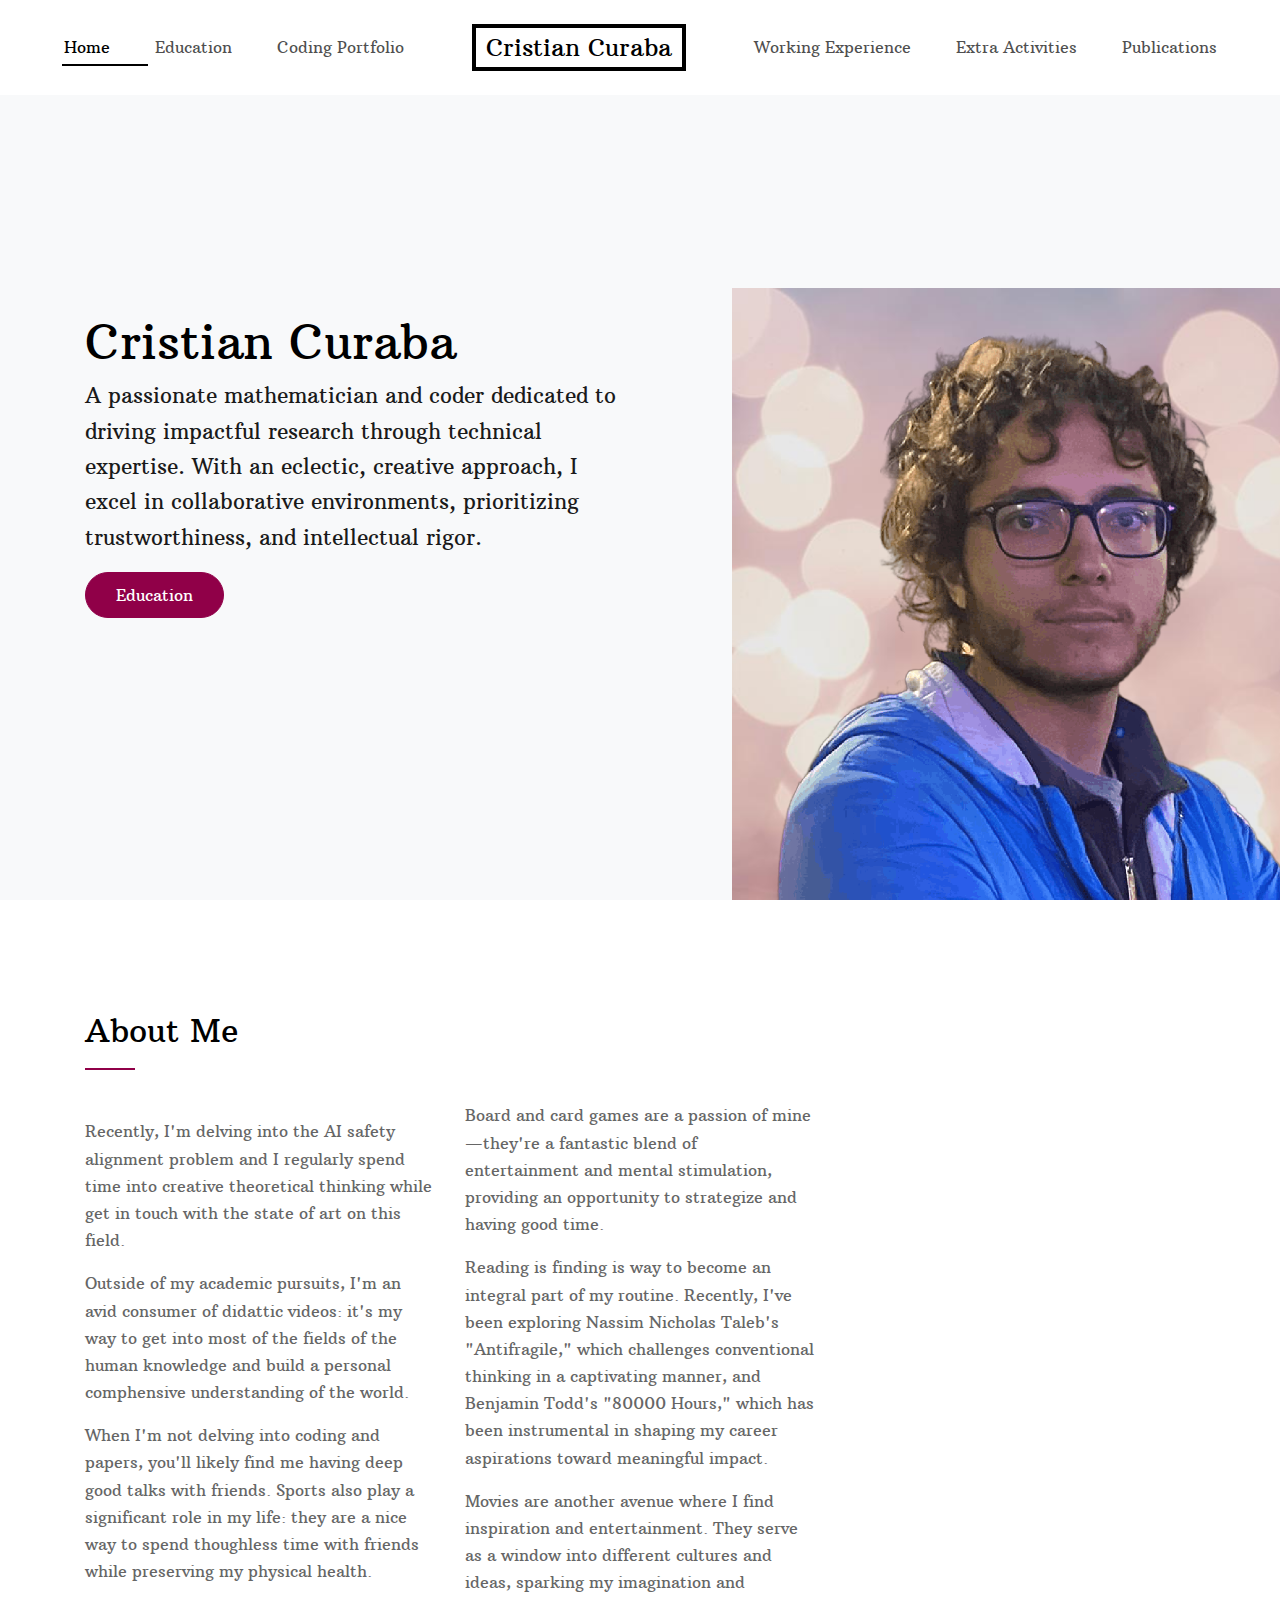
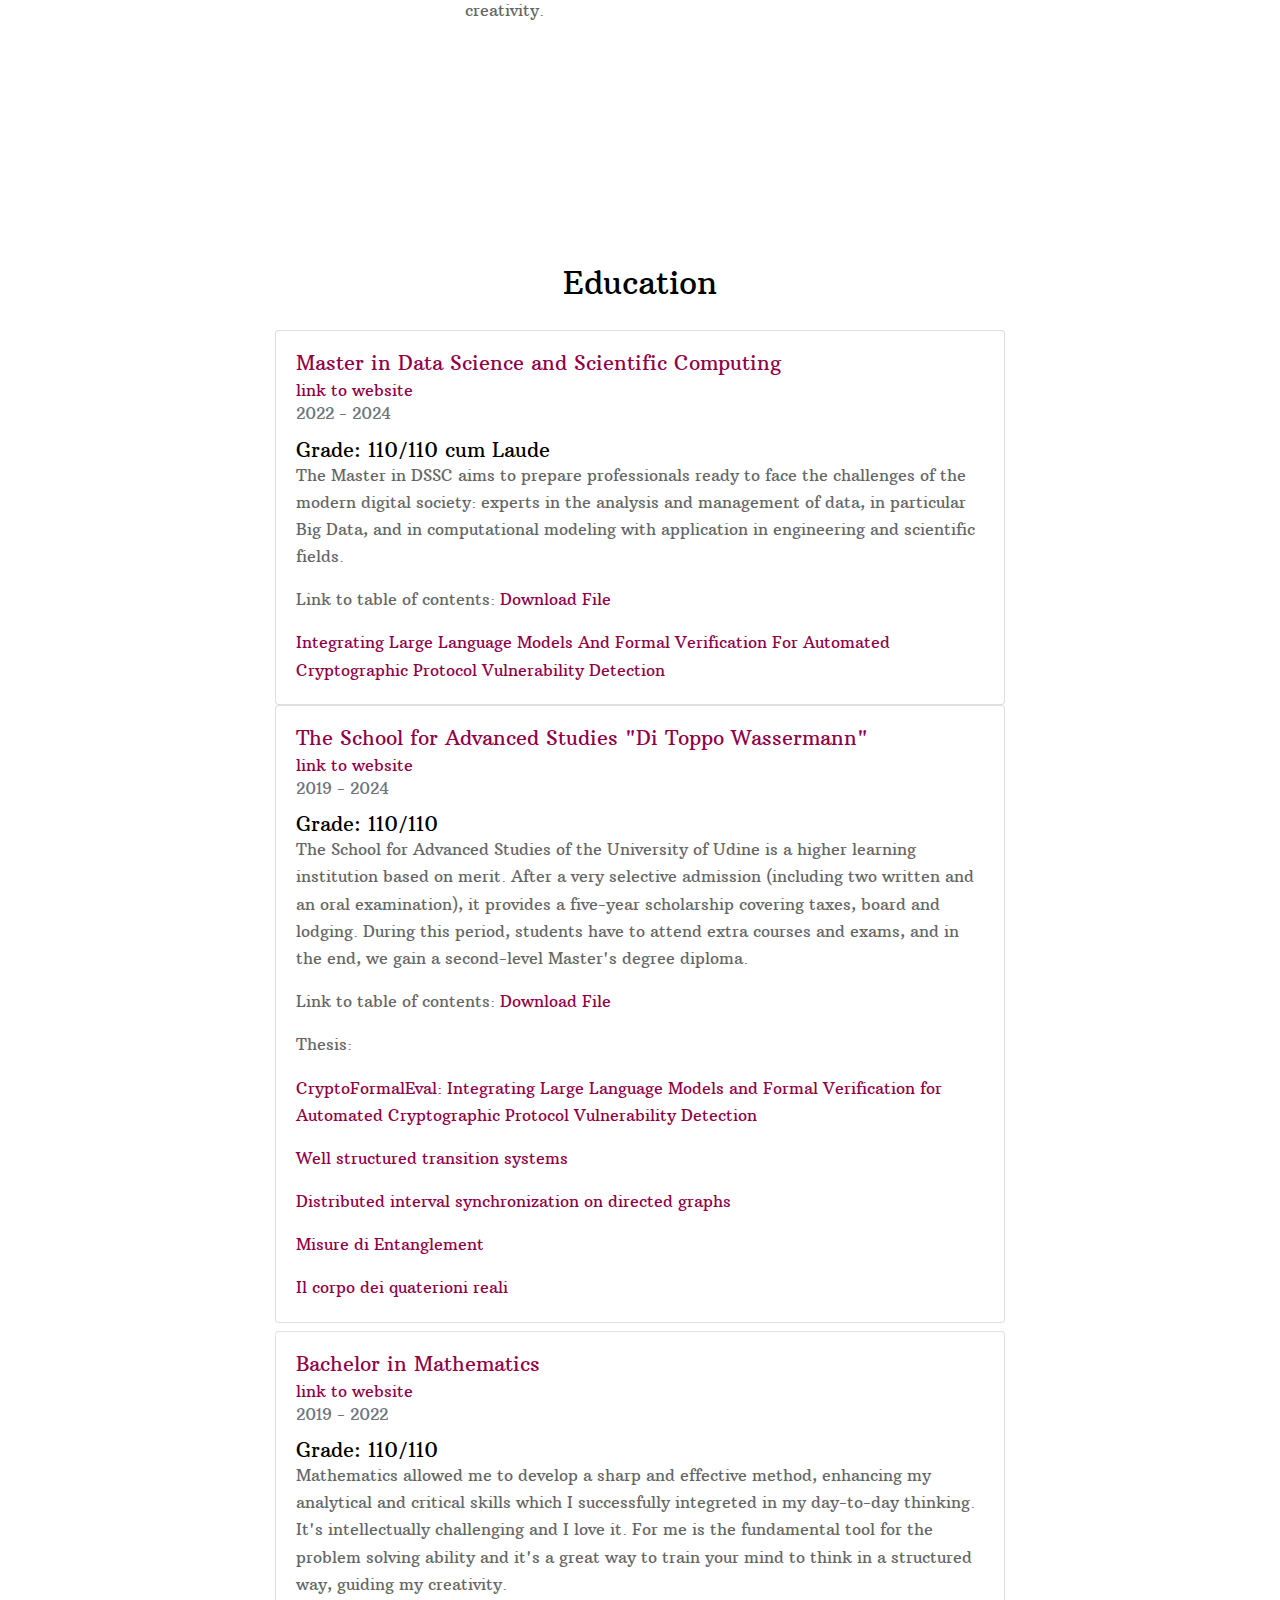
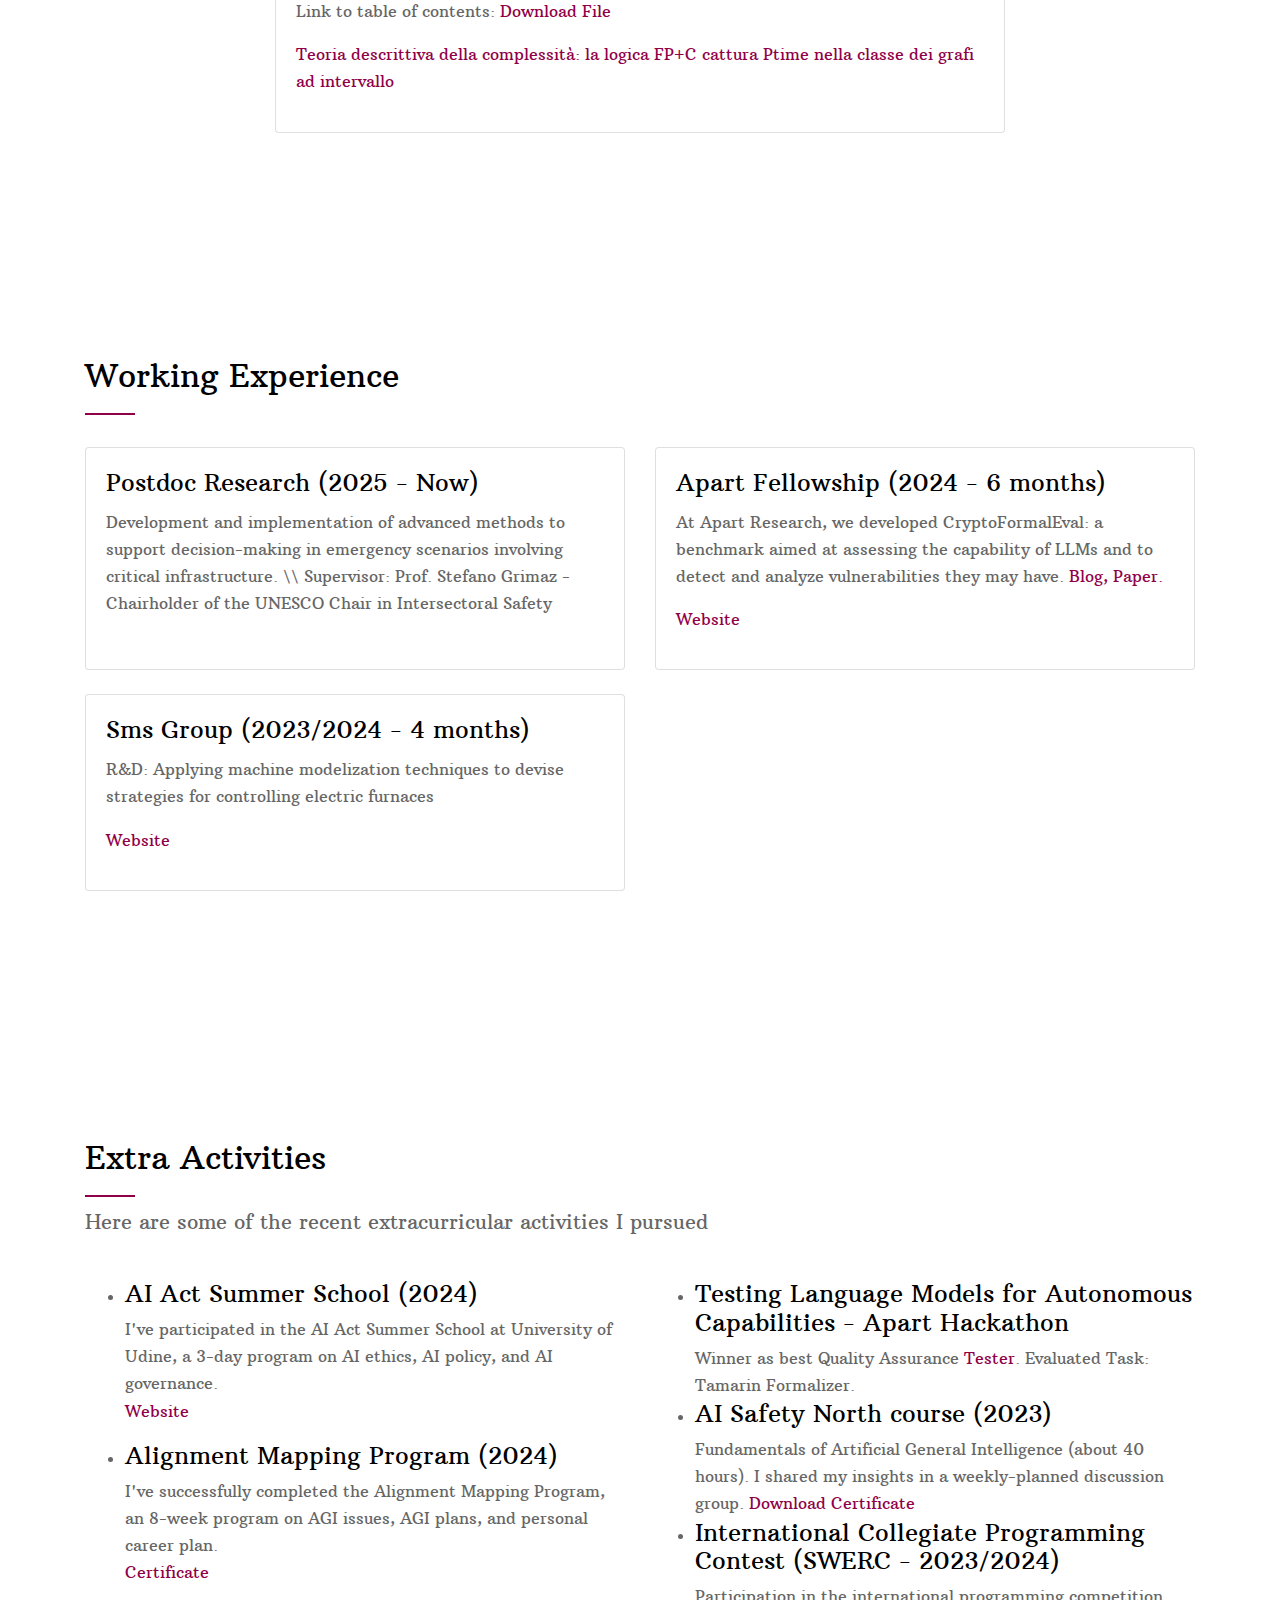
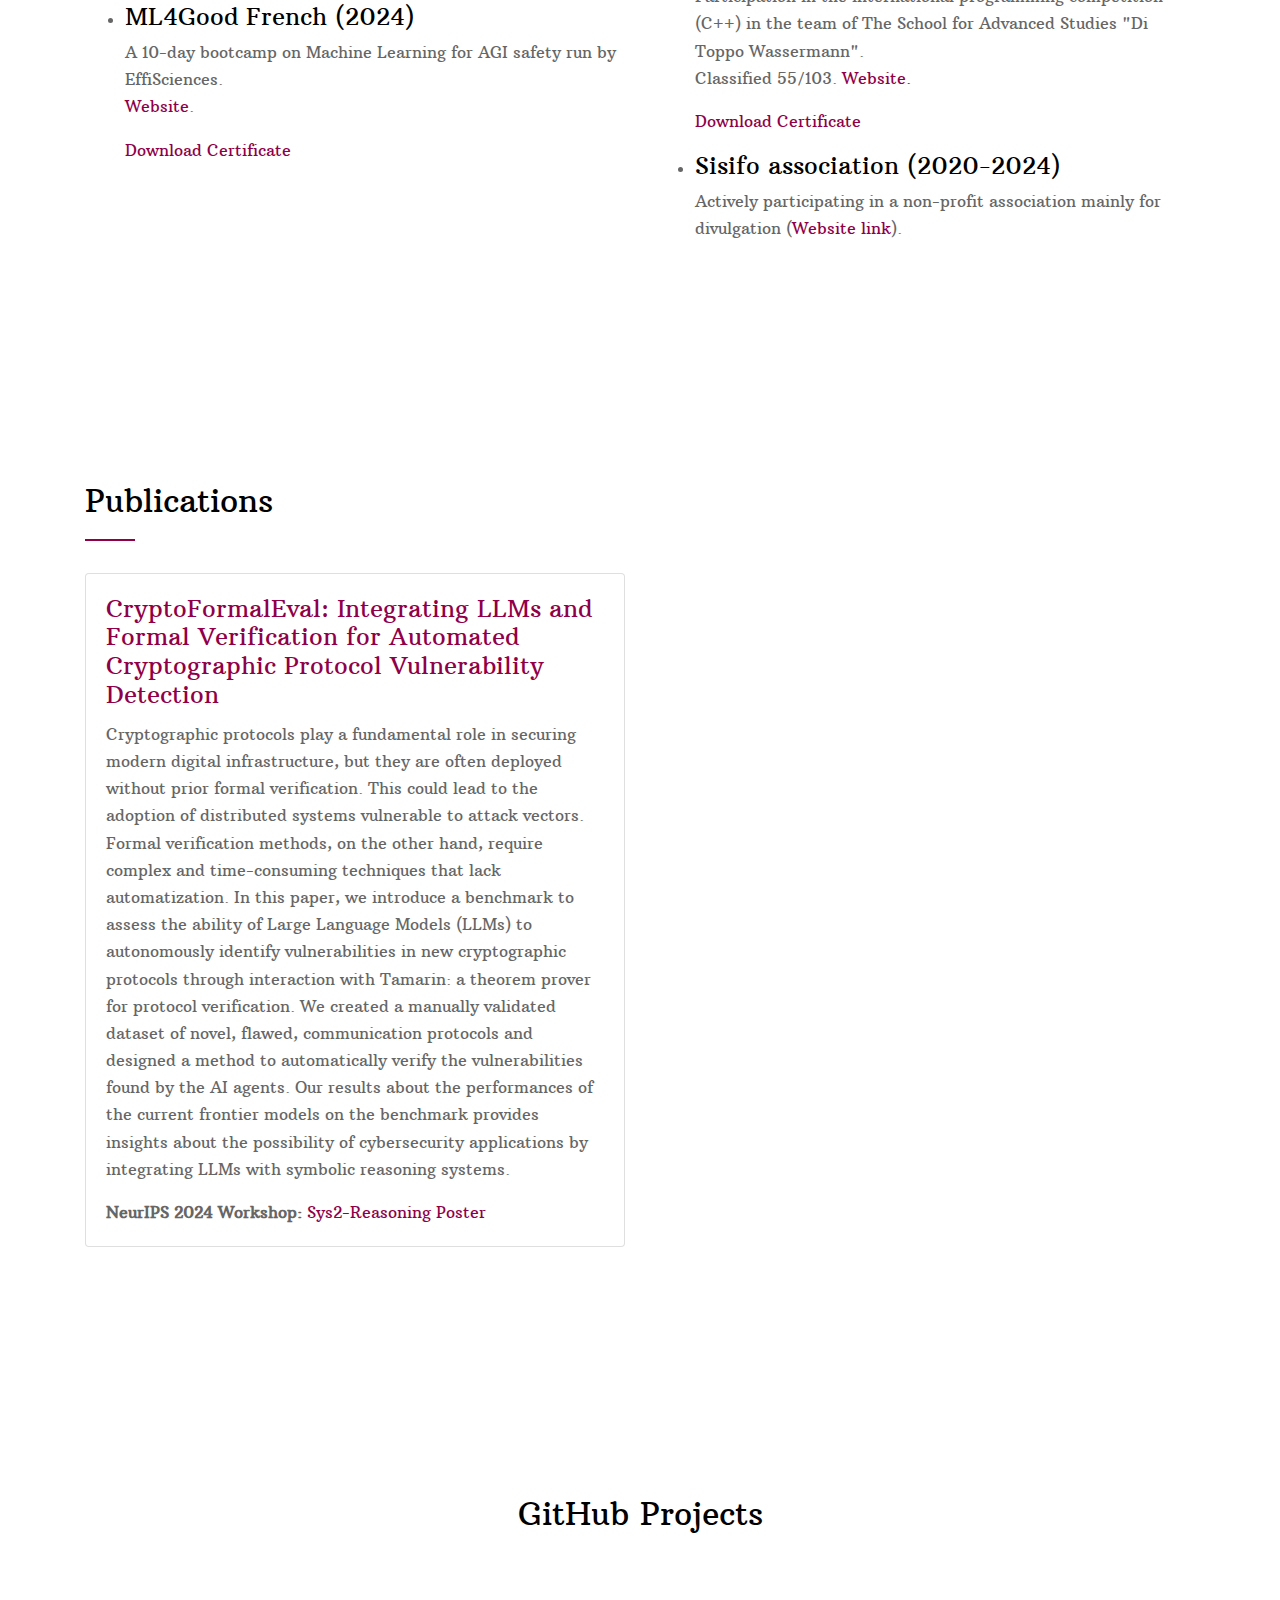
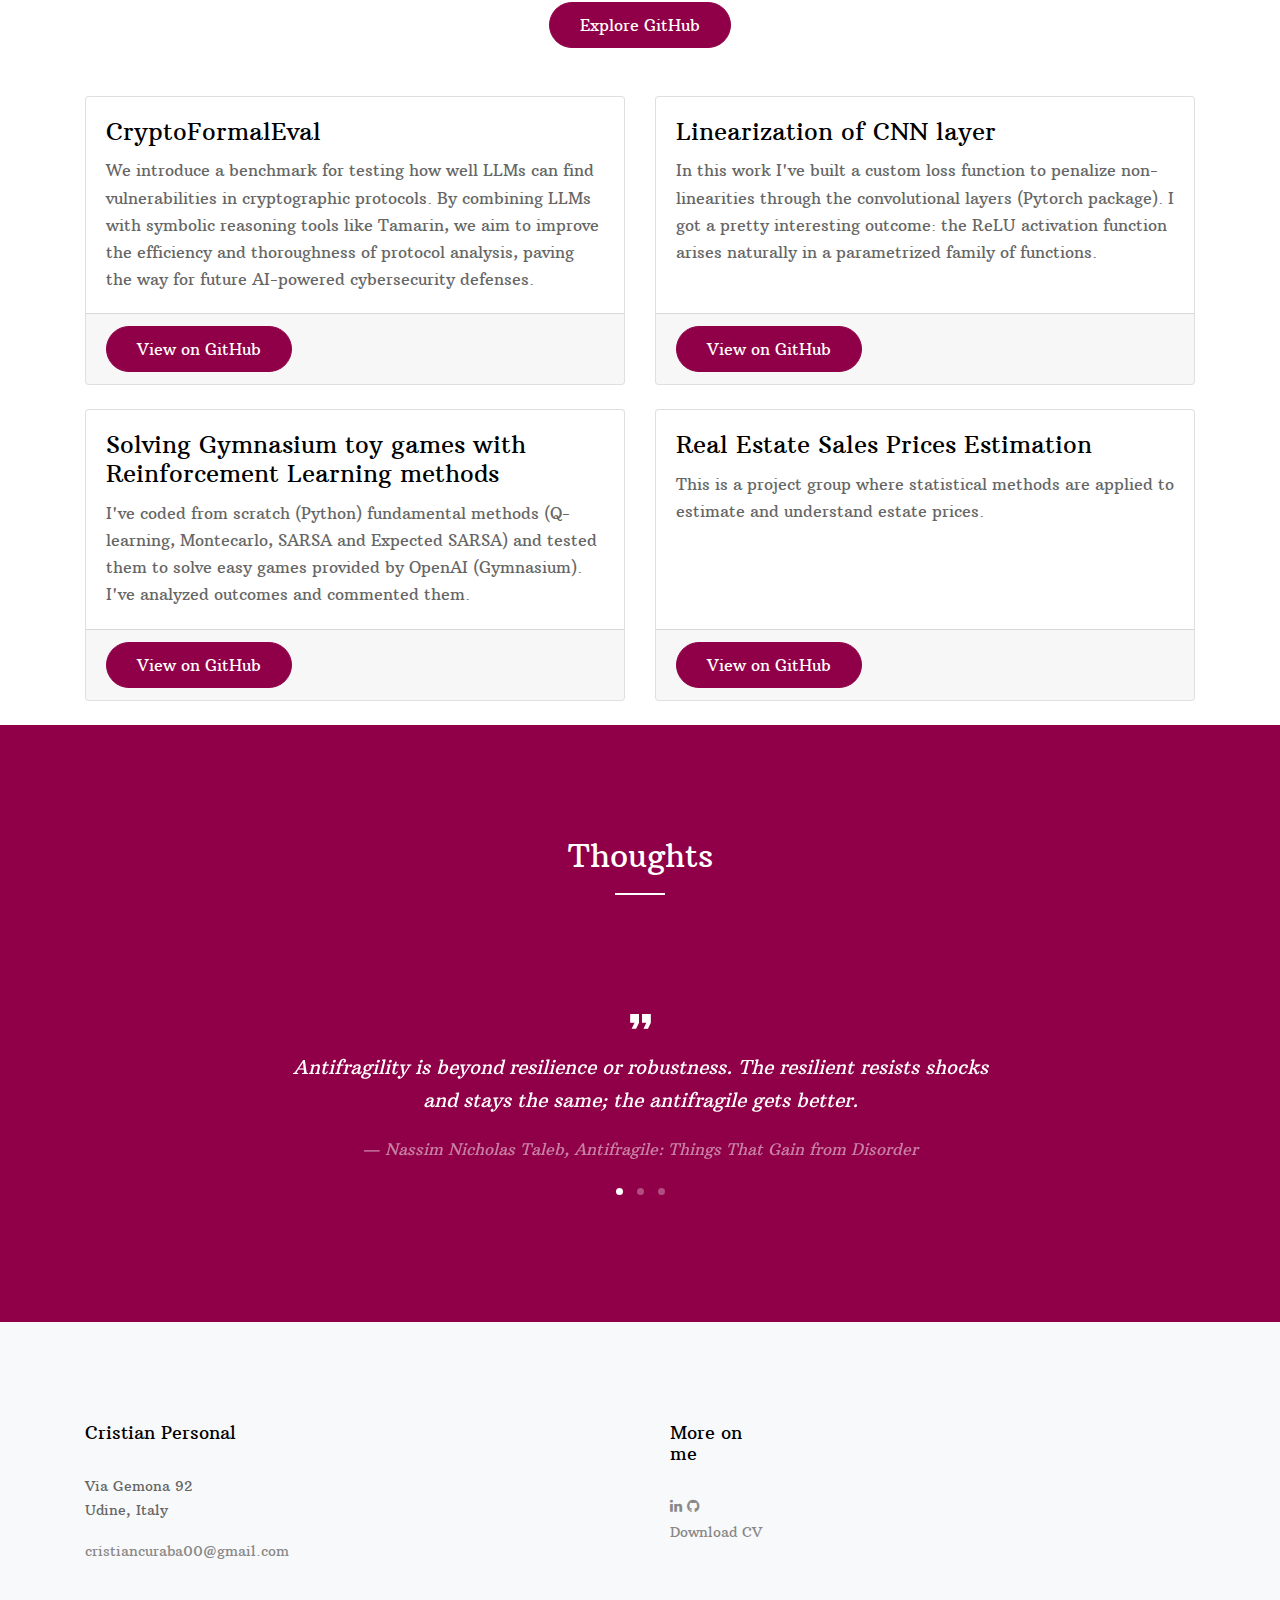
==== commit e4c4c290: "Postdoc Uniud" ====
--- a/index.html
+++ b/index.html
@@ -183,7 +183,7 @@
                     </a> </h5>
                   <h6 class="card-subtitle"> <a href="https://superiore.uniud.it/en">link to website</a> </h6>
                   <p class="card-text text-muted">2019 - 2024</p>
-                  <h5 class="card-subtitle">Expected Grade: 110/110 Cum Laude</h5>
+                  <h5 class="card-subtitle">Grade: 110/110</h5>
                   <p class="card-text">
                     The School for Advanced Studies of the University of Udine is a higher learning institution based on merit.
                     After a very selective admission (including two written and an oral examination),
@@ -237,7 +237,17 @@
           </div>
         </div>
         <div class="row">
-          <!-- Example Work Experience -->
+          <div class="col-md-6 mb-4">
+            <div class="card h-100">
+              <div class="card-body">
+                <h4 class="card-title">Postdoc Research (2025 - Now)</h4>
+                <p>
+                  Development and implementation of advanced methods to support decision-making in emergency scenarios involving critical infrastructure. \\
+                  Supervisor: Prof. Stefano Grimaz - Chairholder of the UNESCO Chair in Intersectoral Safety
+                </p>
+              </div>
+            </div>
+          </div>
           <div class="col-md-6 mb-4">
             <div class="card h-100">
               <div class="card-body">
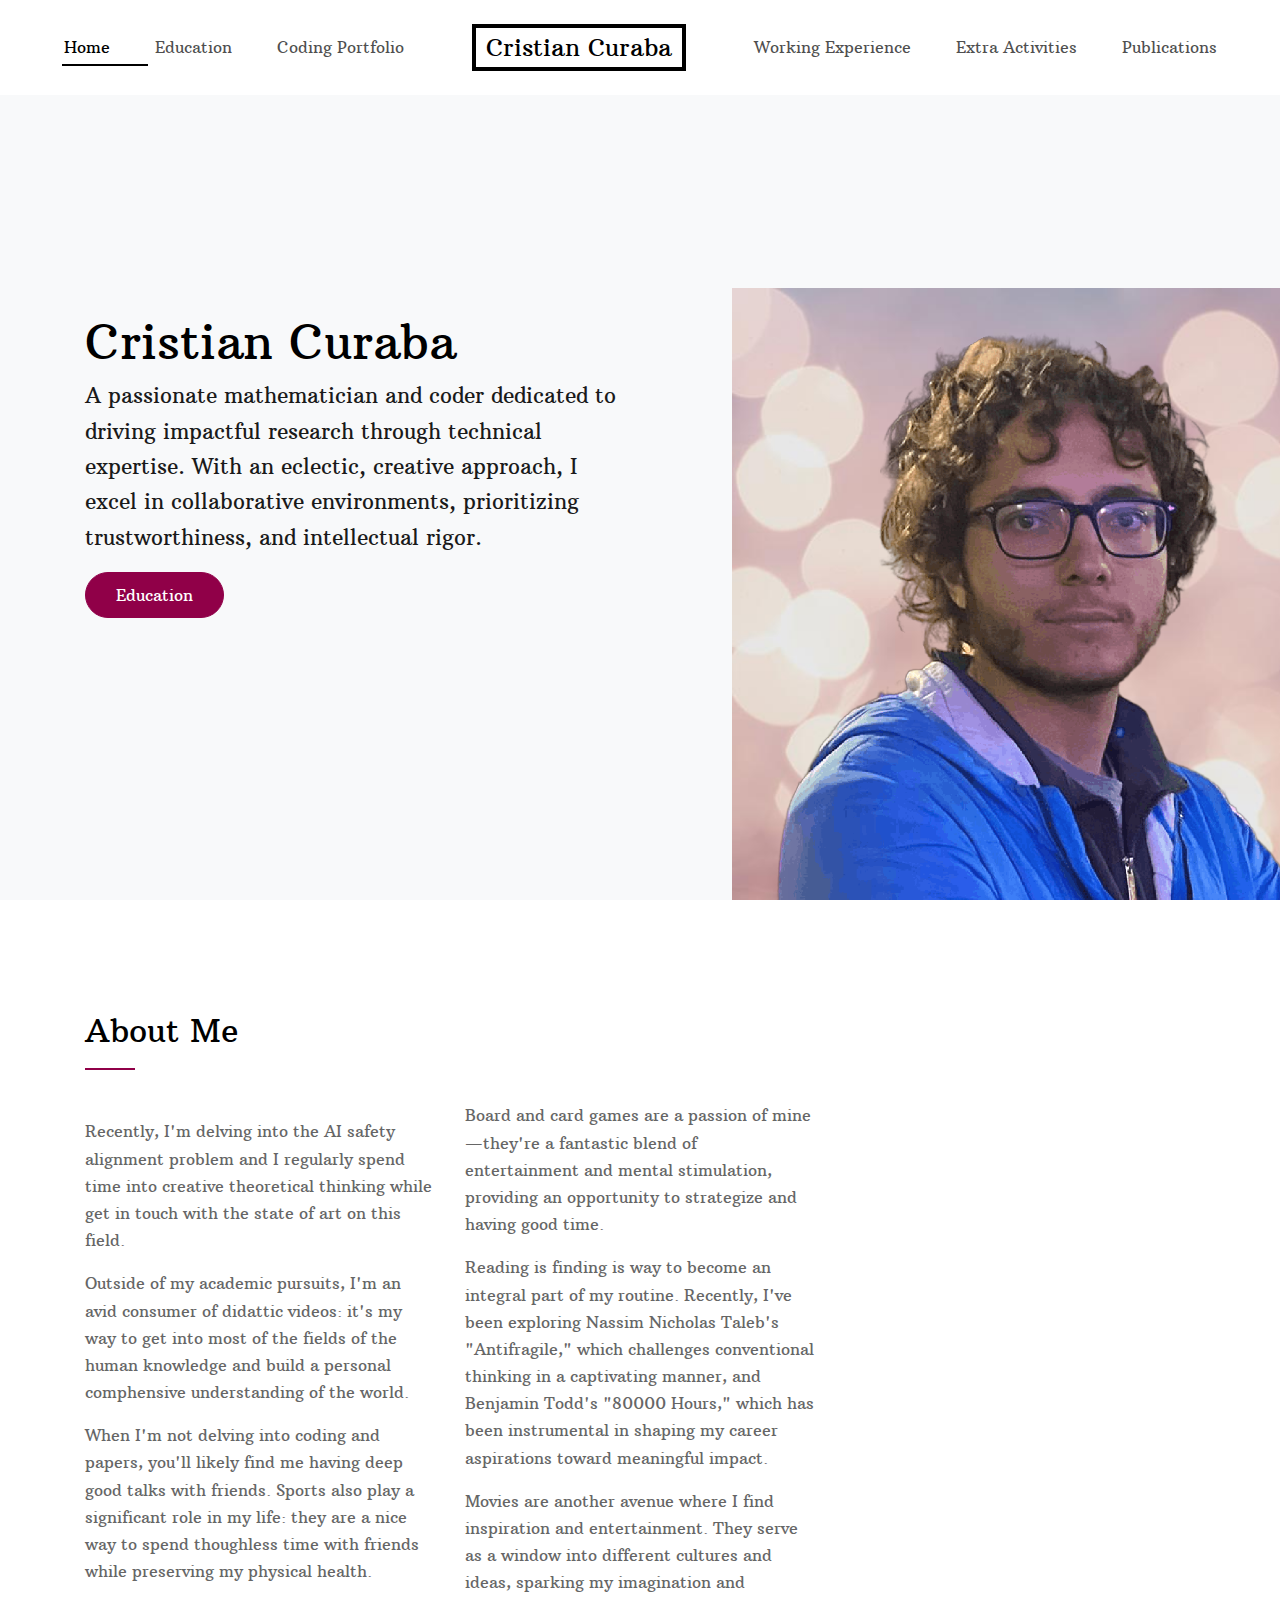
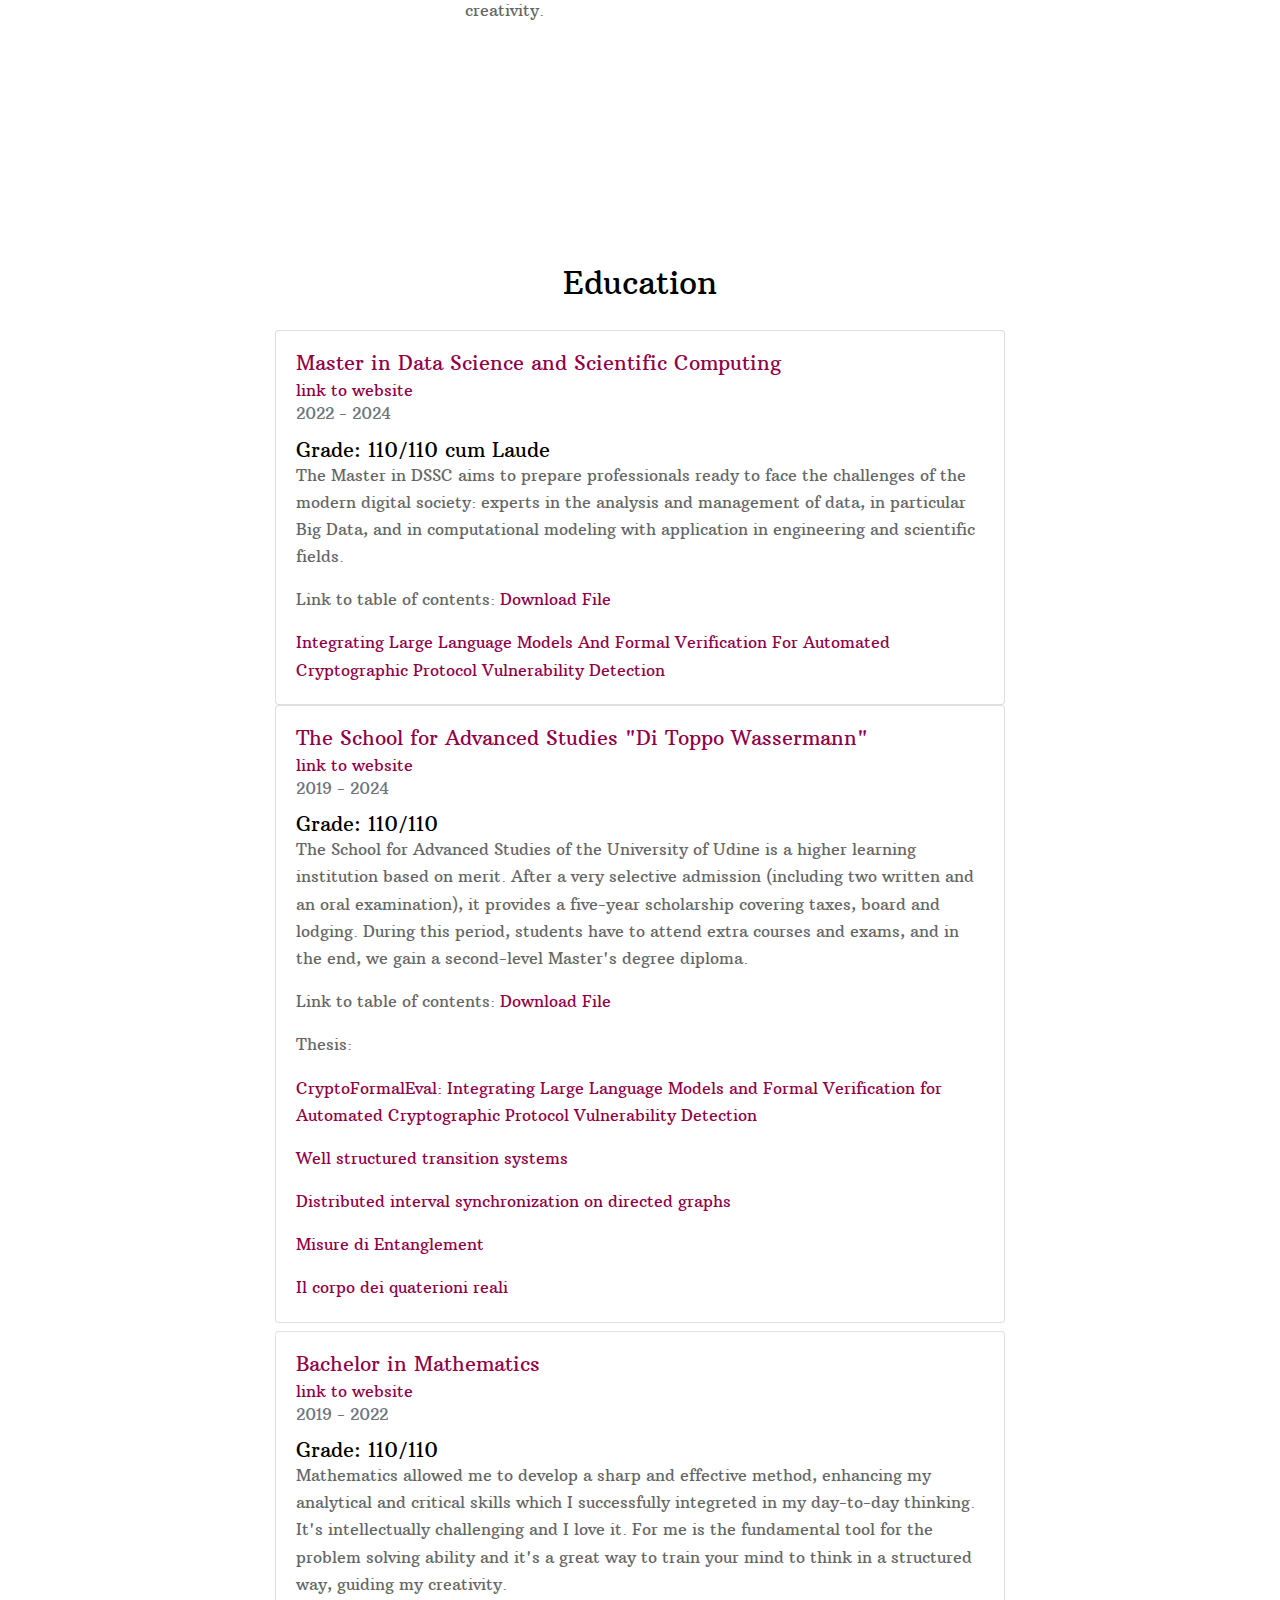
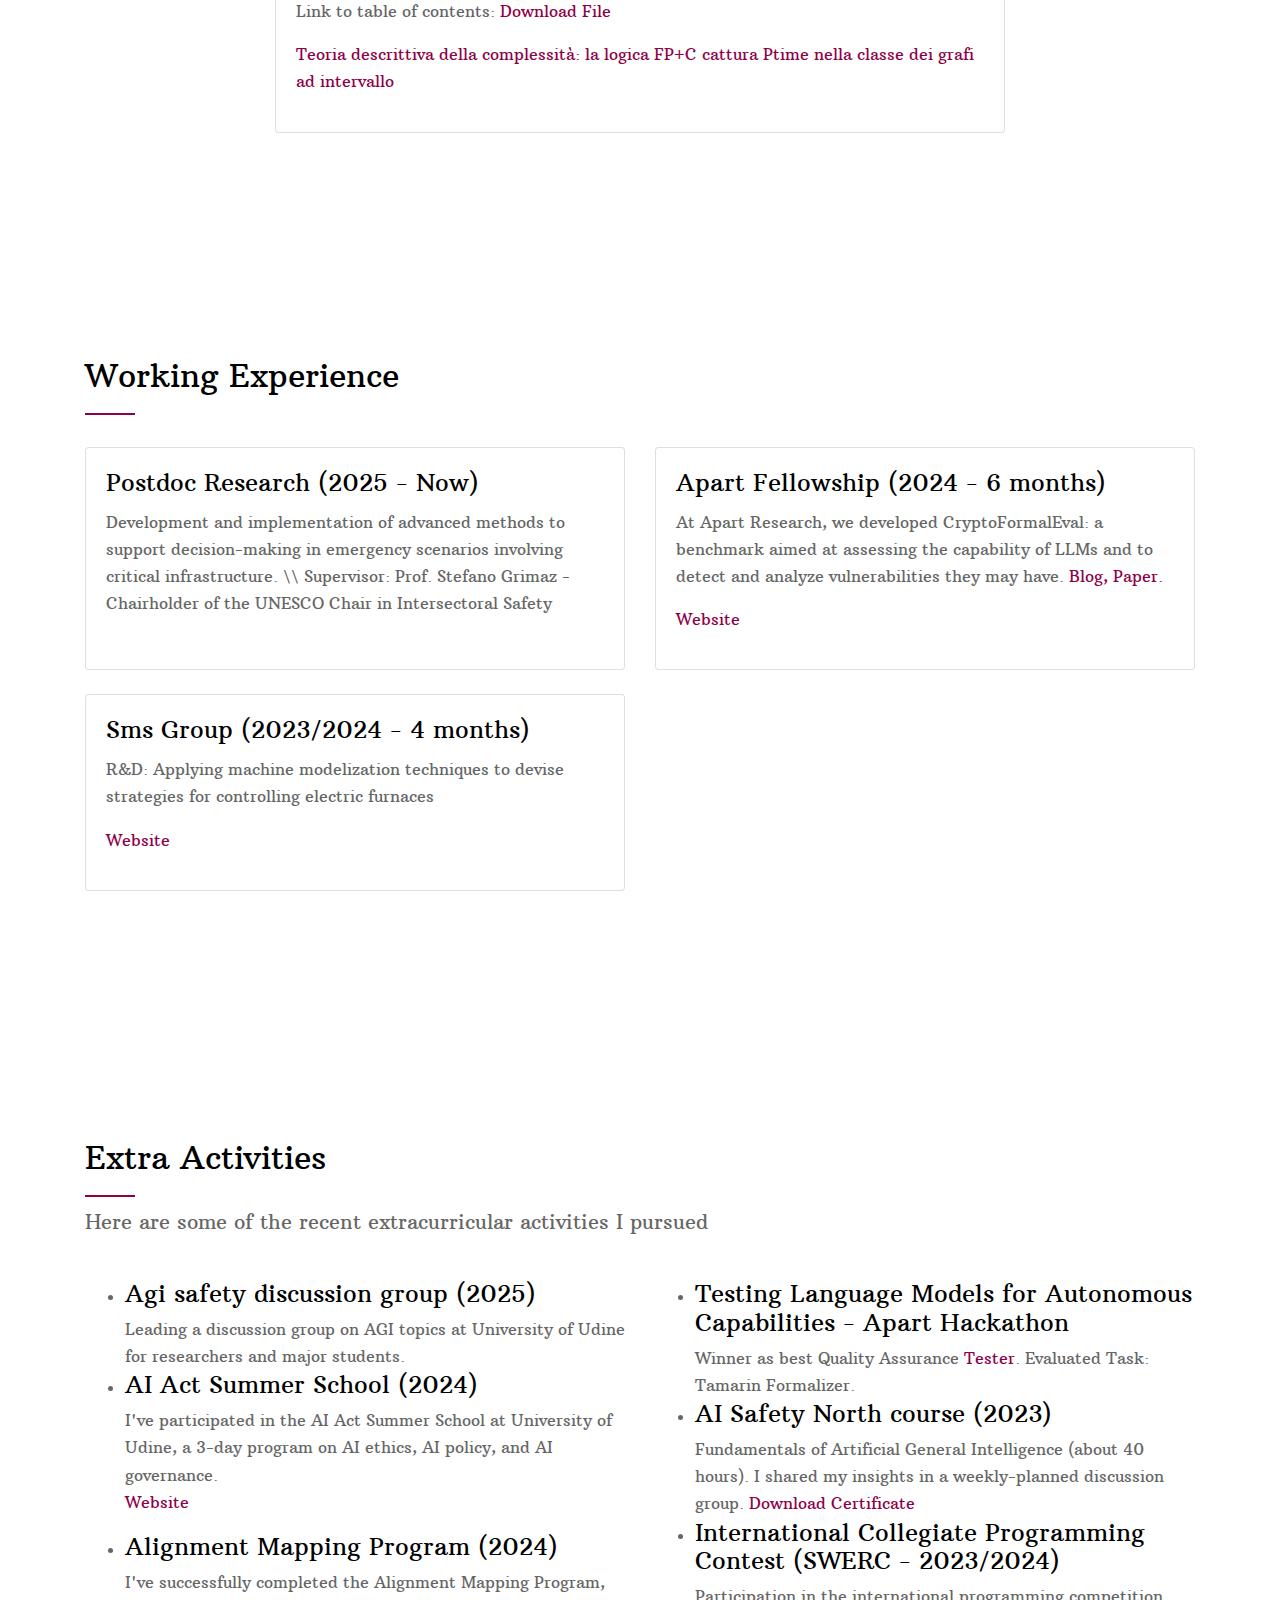
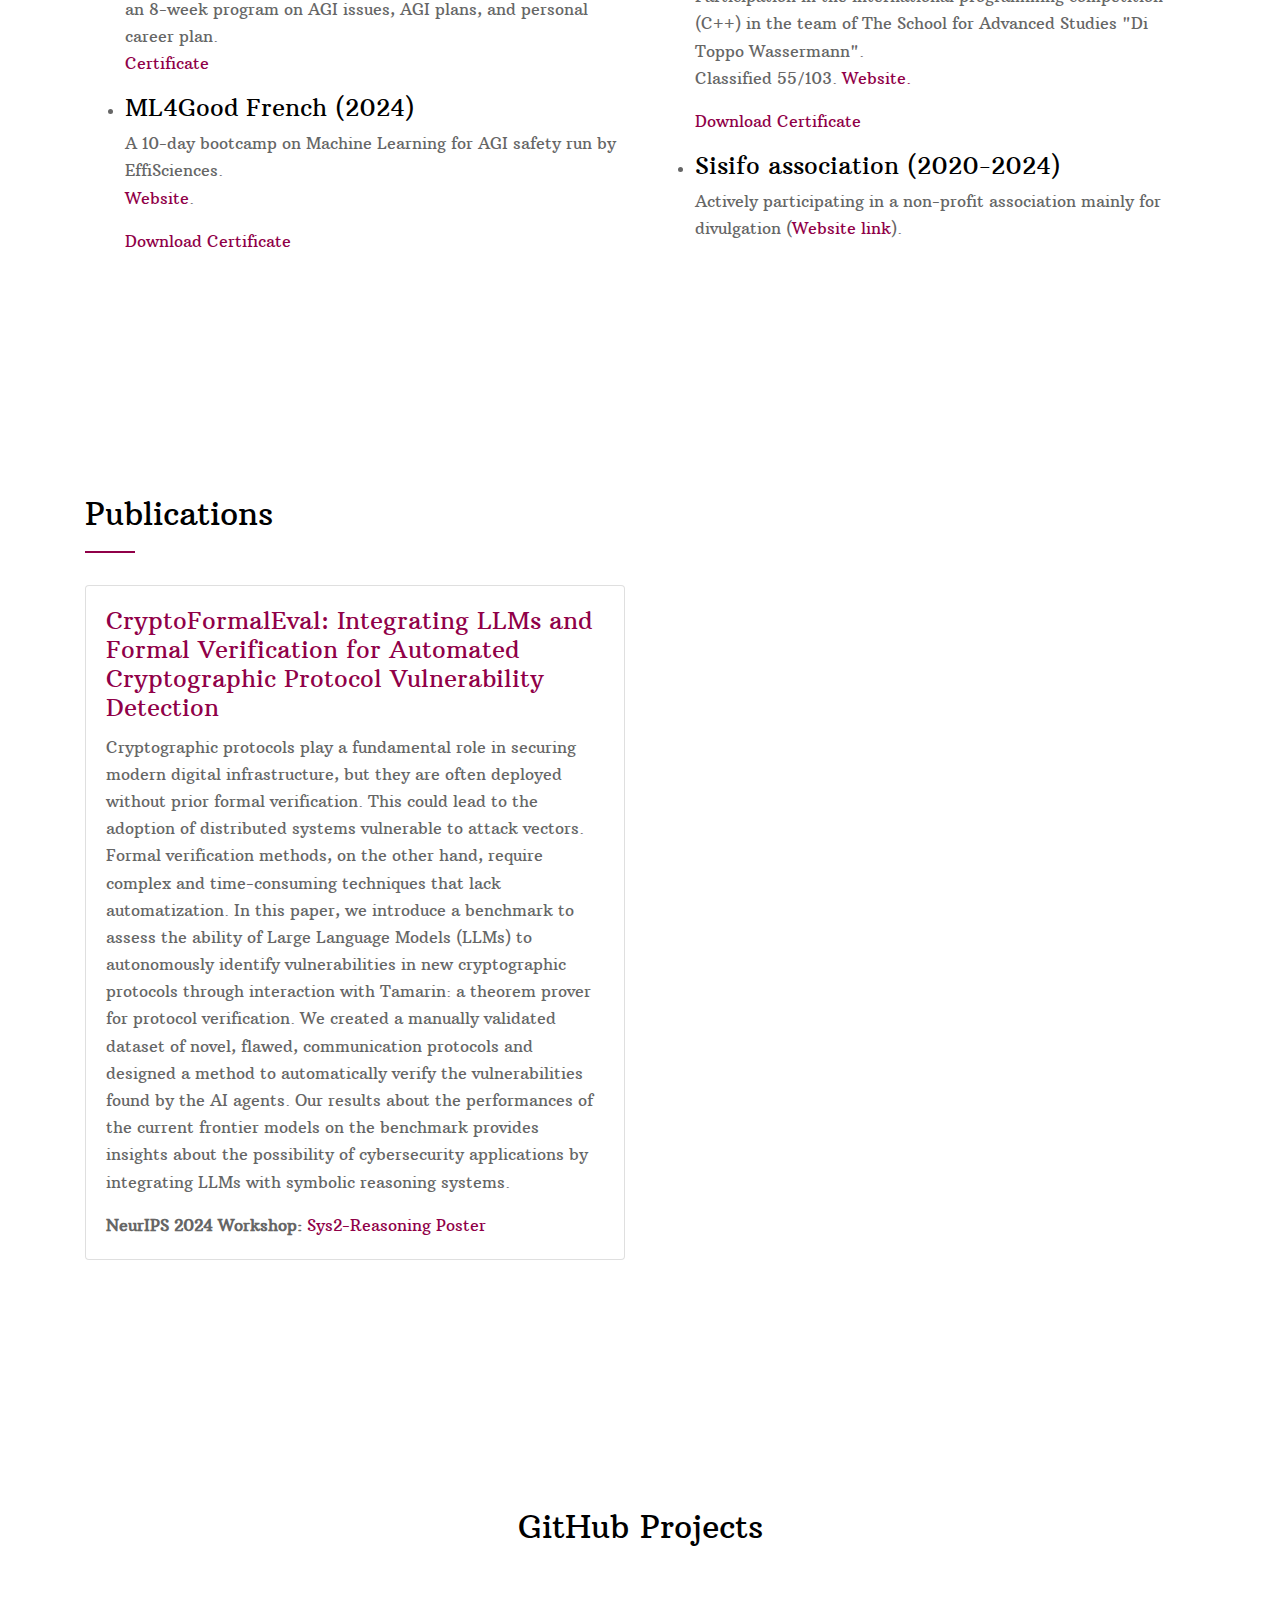
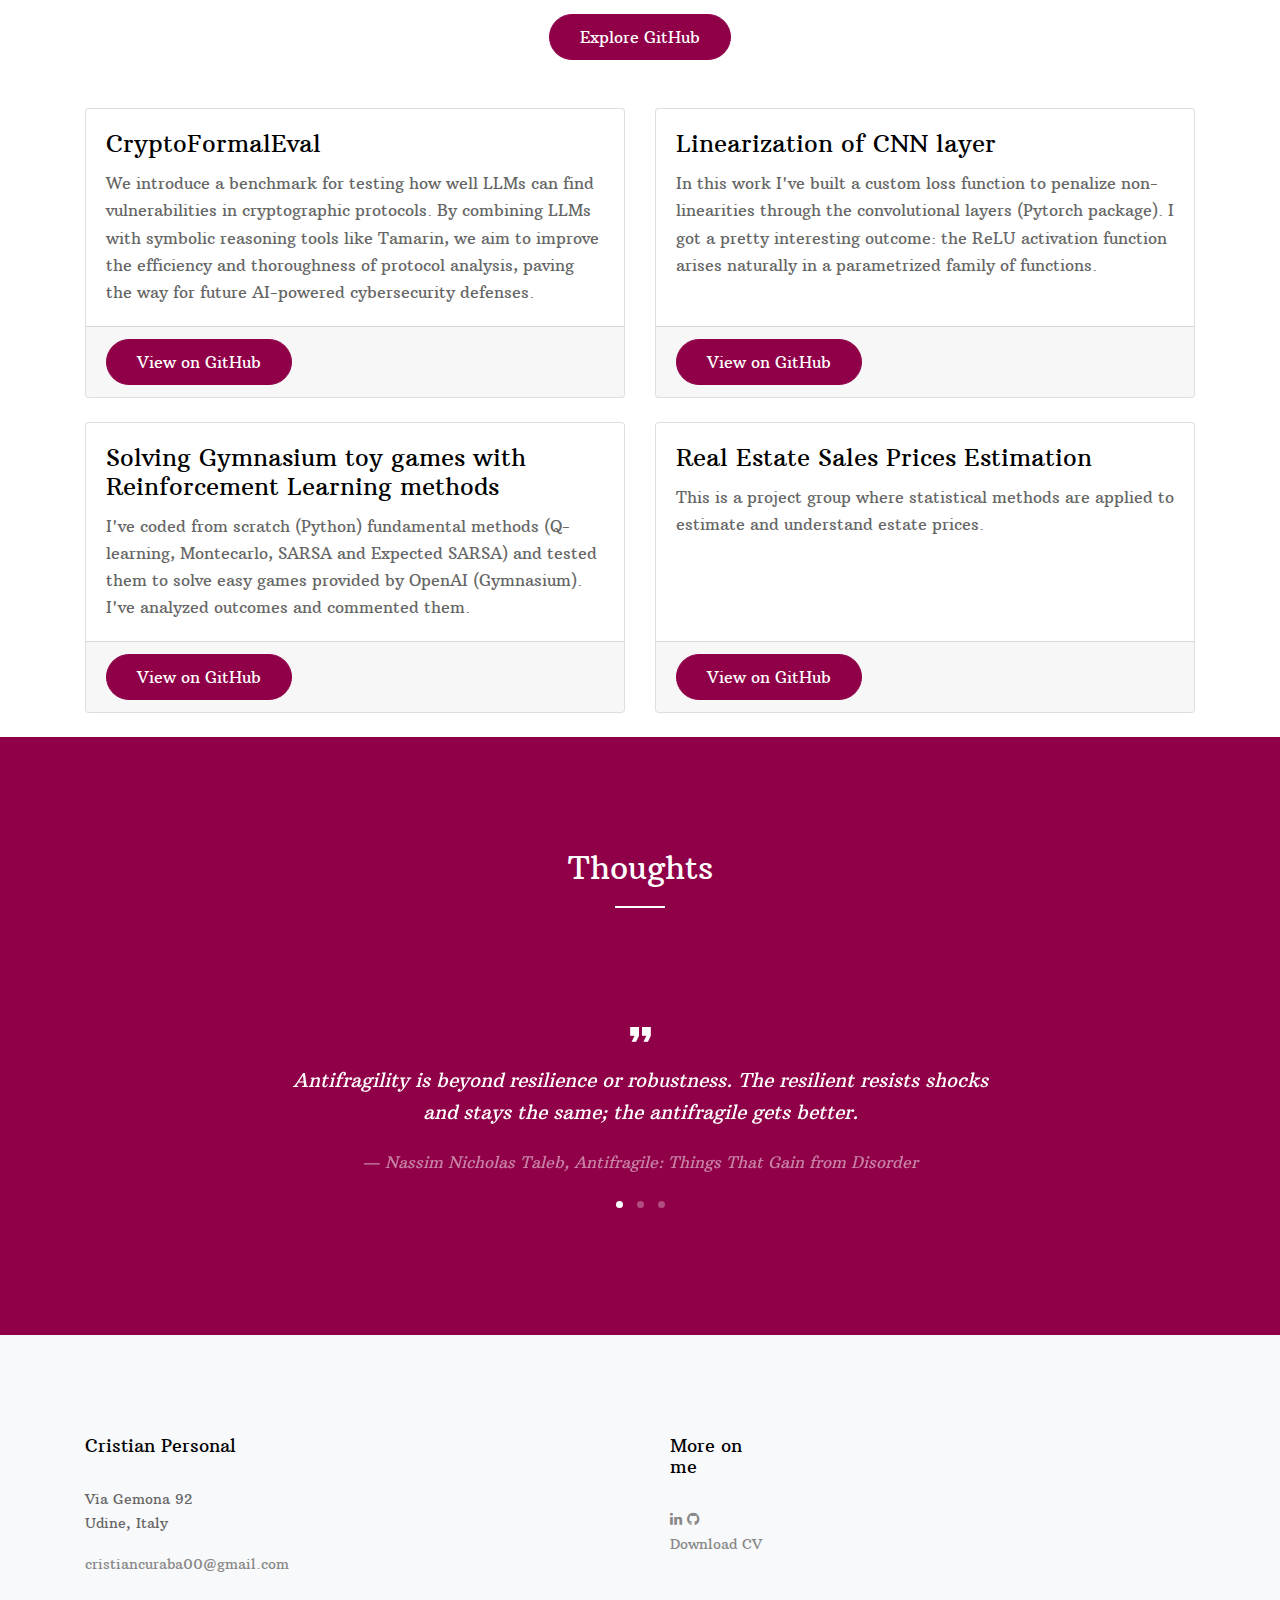
==== commit 927e855a: "AGI discussion group activity" ====
--- a/index.html
+++ b/index.html
@@ -290,6 +290,10 @@
           <div class="col-lg-6">
             <ul>
               <li>
+                <h4>Agi safety discussion group (2025)</h4>
+                Leading a discussion group on AGI topics at University of Udine for researchers and major students.
+              </li>
+              <li>
                 <h4>AI Act Summer School (2024)</h4>
                 I've participated in the AI Act Summer School at University of Udine, a 3-day program on AI ethics, AI policy, and AI governance.
                 <p><a href="https://ai-act-school.uniud.it/"> Website </a></p>
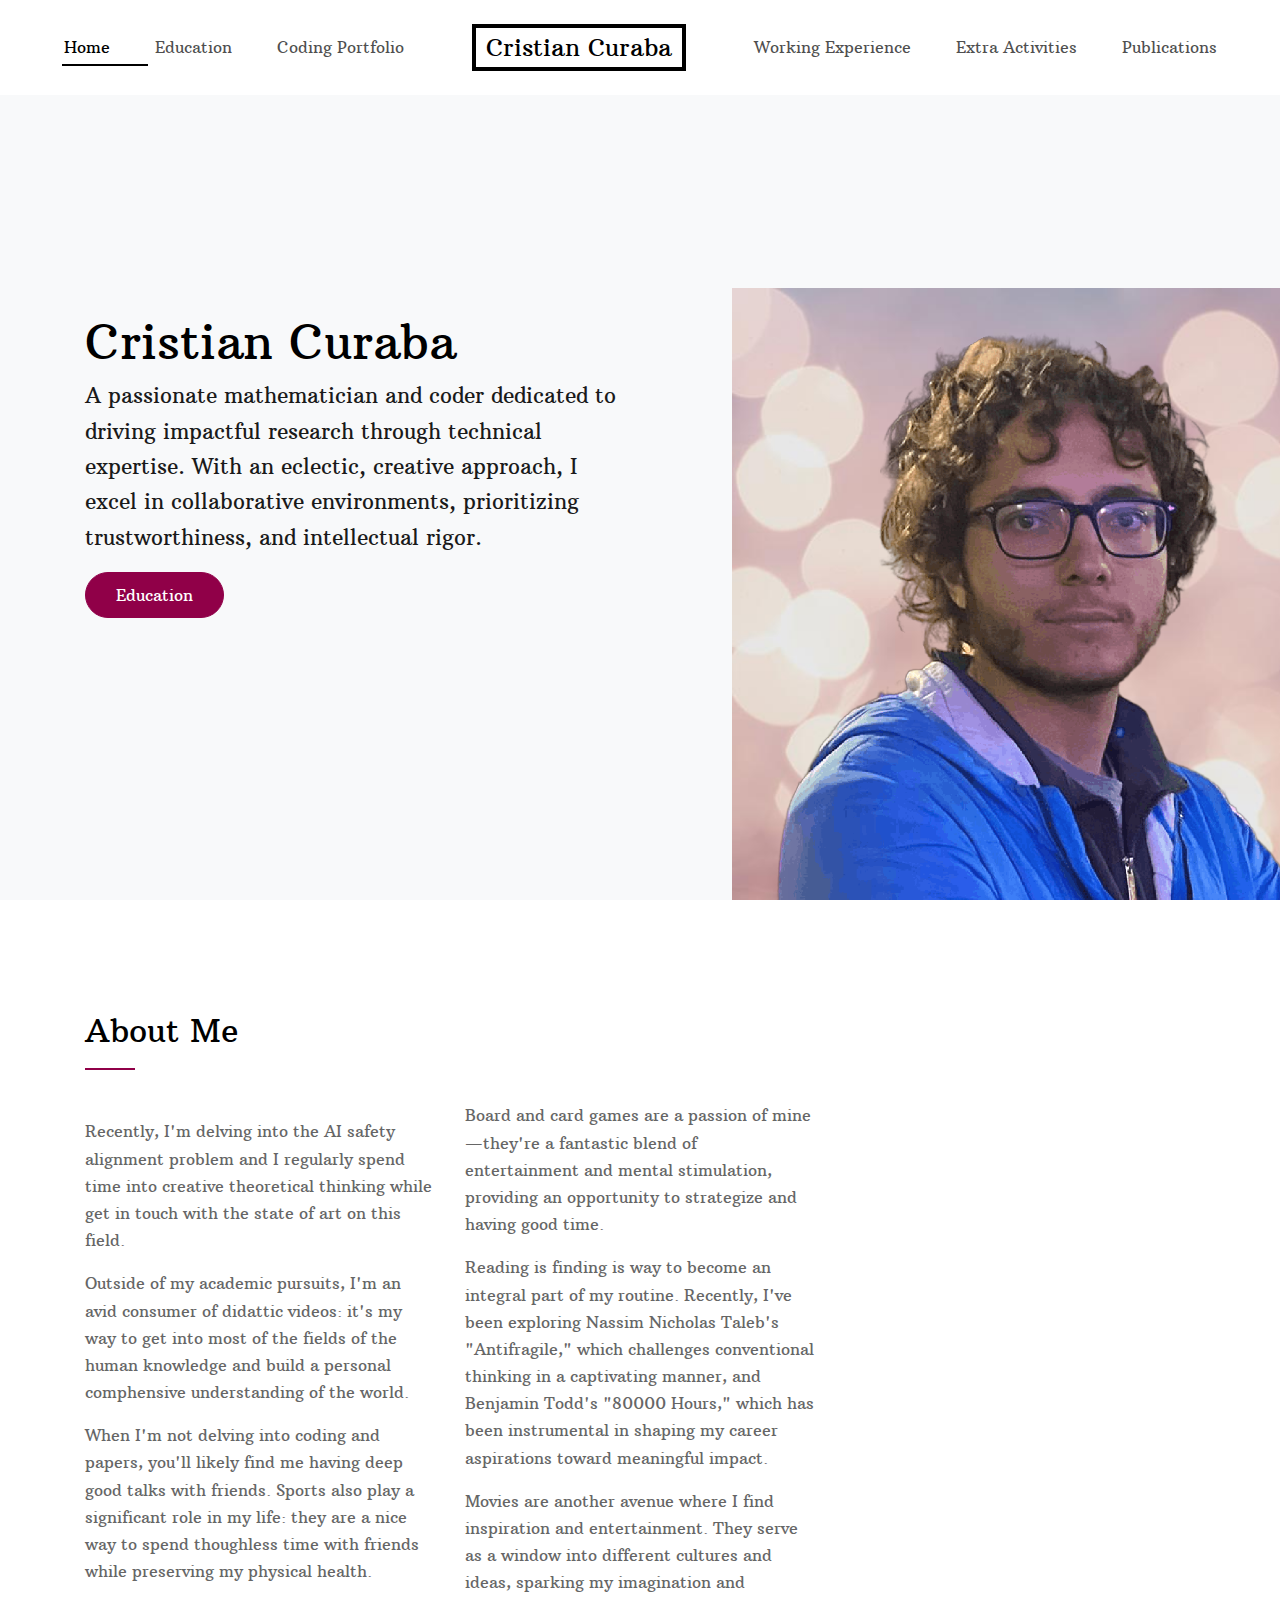
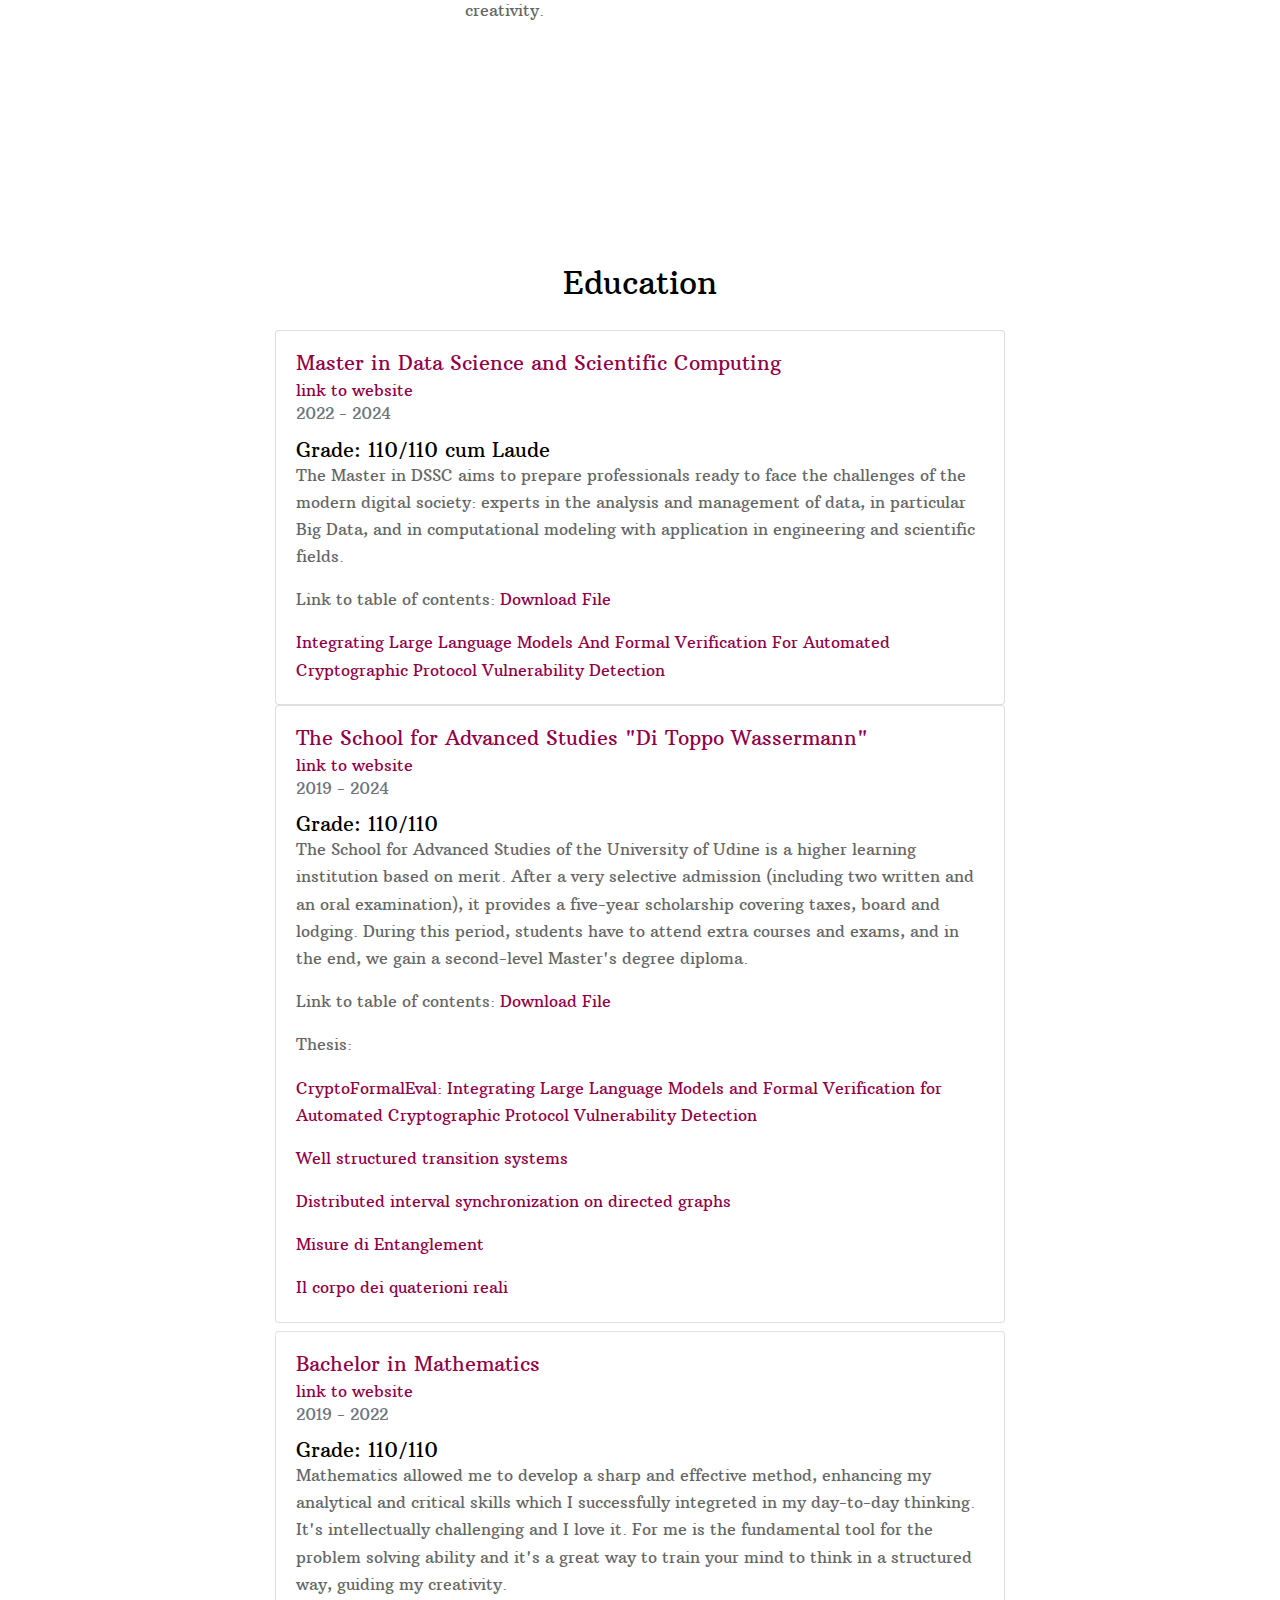
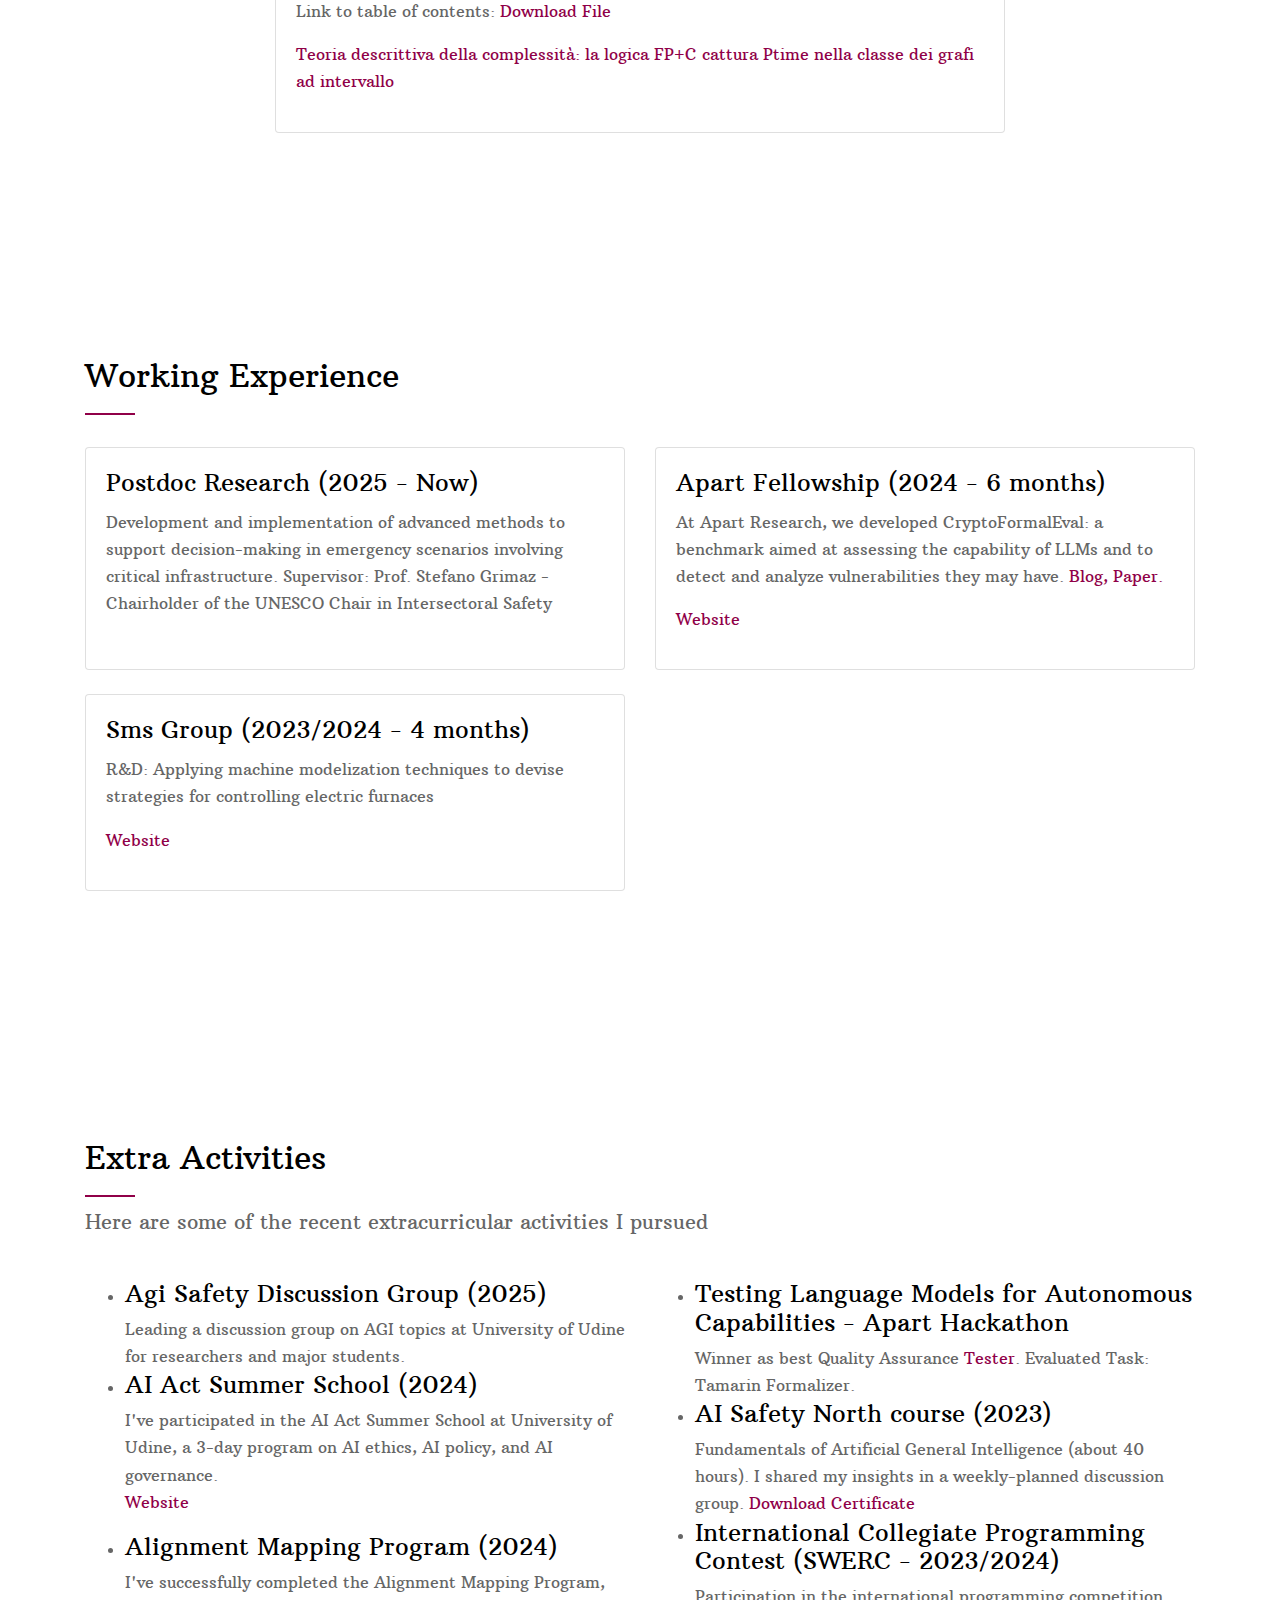
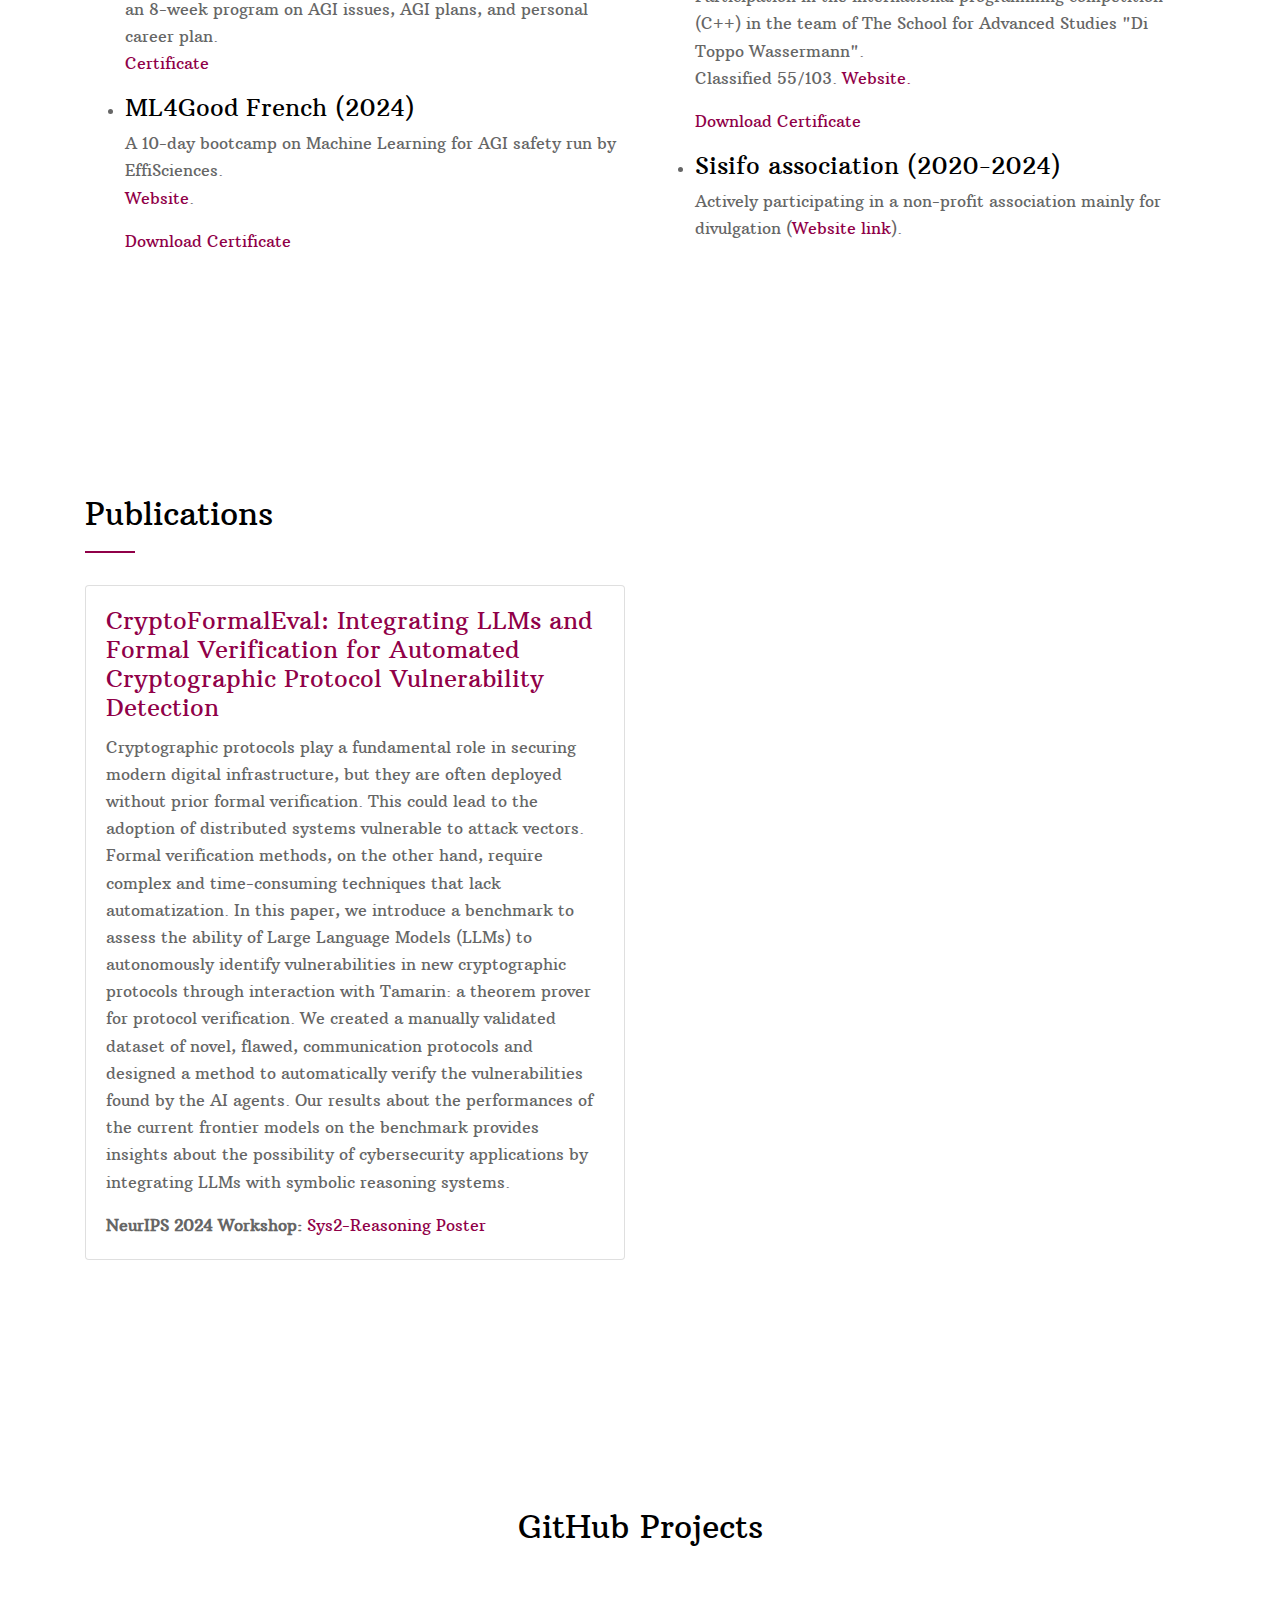
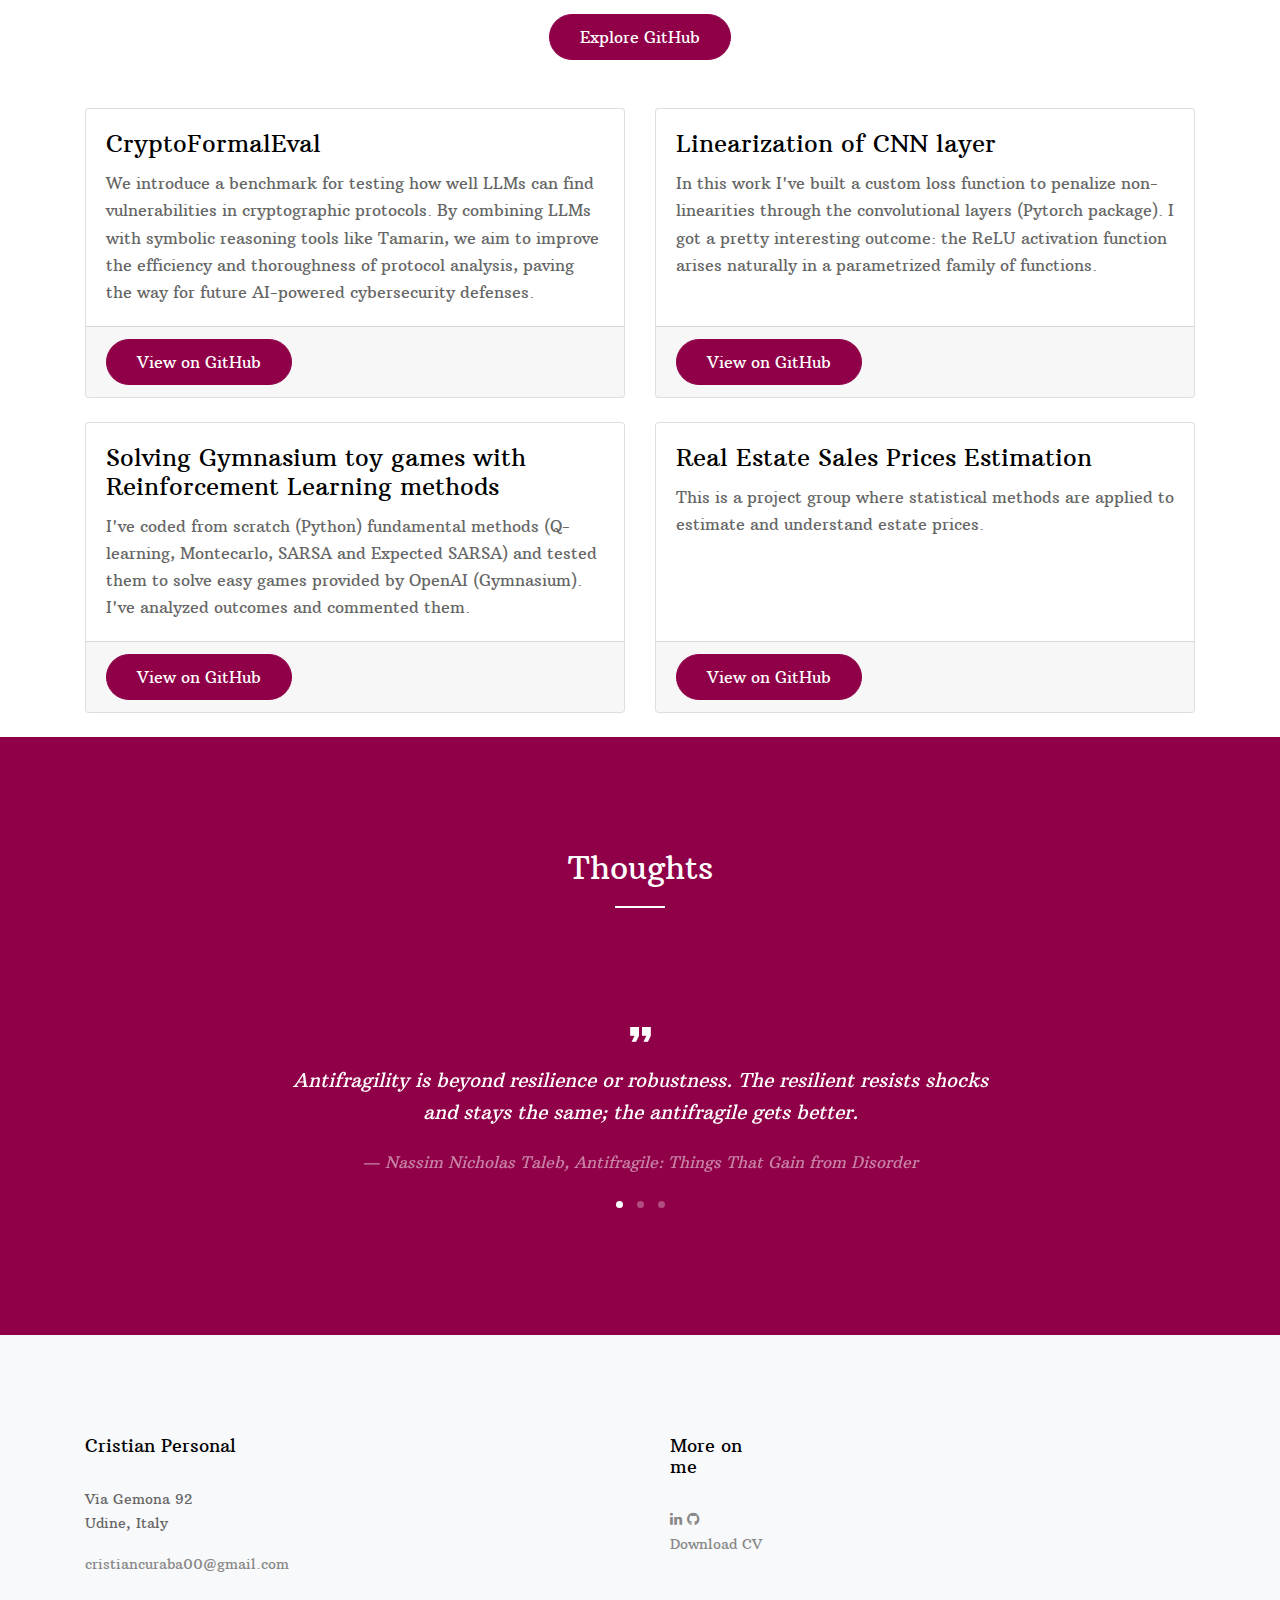
==== commit 2e56059f: "typos" ====
--- a/index.html
+++ b/index.html
@@ -242,7 +242,7 @@
               <div class="card-body">
                 <h4 class="card-title">Postdoc Research (2025 - Now)</h4>
                 <p>
-                  Development and implementation of advanced methods to support decision-making in emergency scenarios involving critical infrastructure. \\
+                  Development and implementation of advanced methods to support decision-making in emergency scenarios involving critical infrastructure.
                   Supervisor: Prof. Stefano Grimaz - Chairholder of the UNESCO Chair in Intersectoral Safety
                 </p>
               </div>
@@ -290,7 +290,7 @@
           <div class="col-lg-6">
             <ul>
               <li>
-                <h4>Agi safety discussion group (2025)</h4>
+                <h4>Agi Safety Discussion Group (2025)</h4>
                 Leading a discussion group on AGI topics at University of Udine for researchers and major students.
               </li>
               <li>
